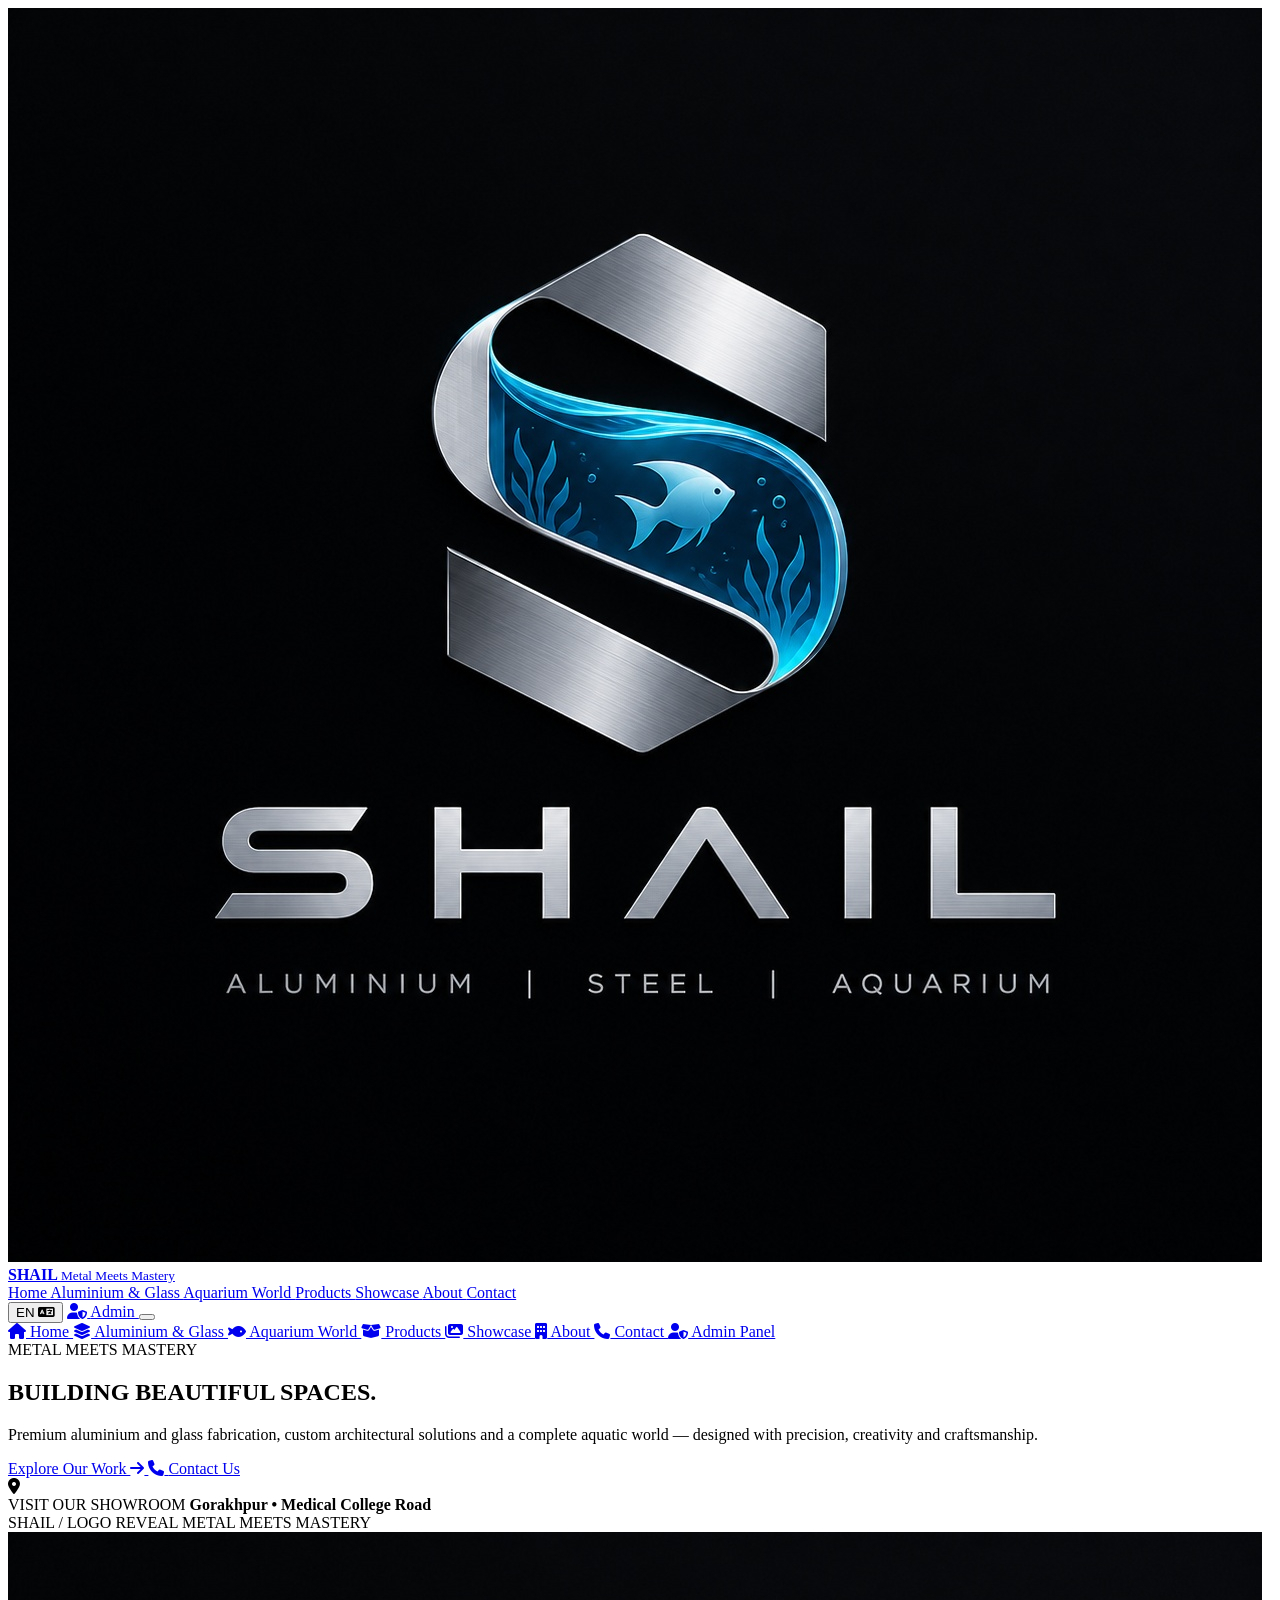
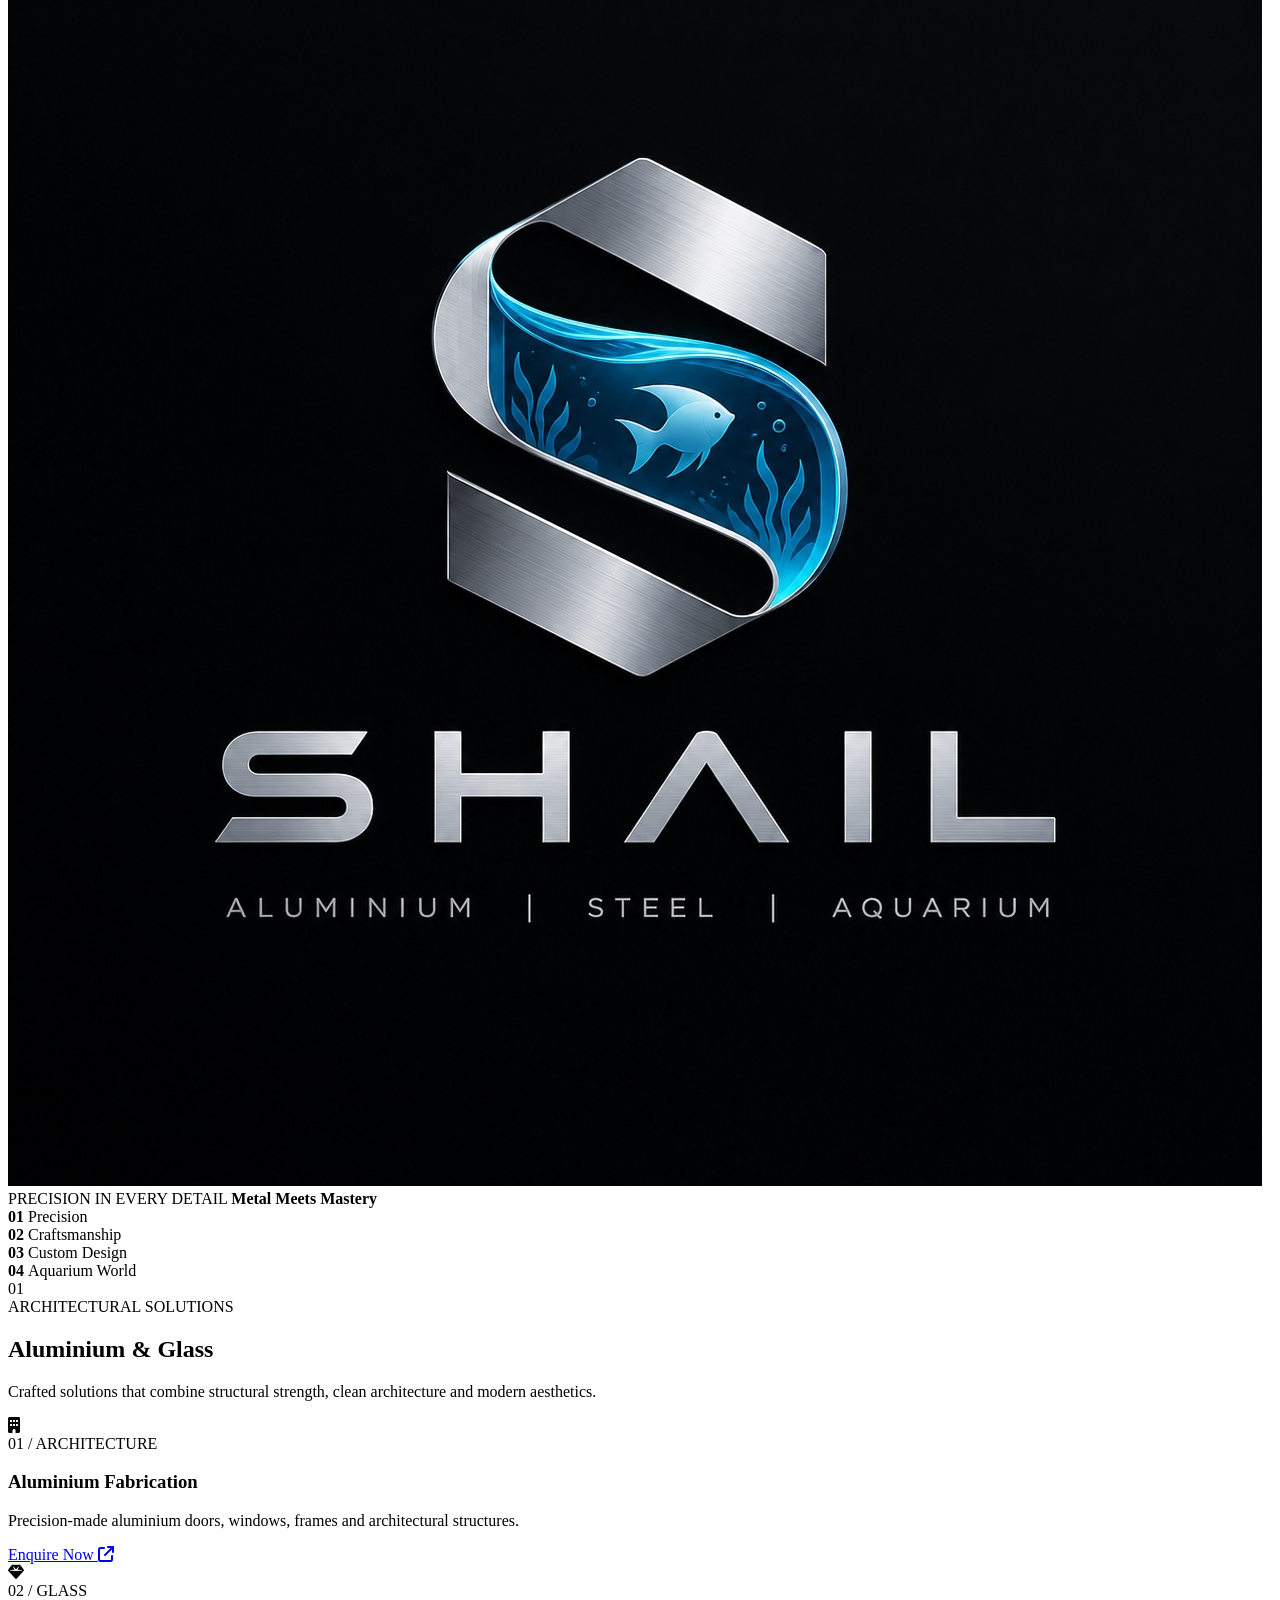
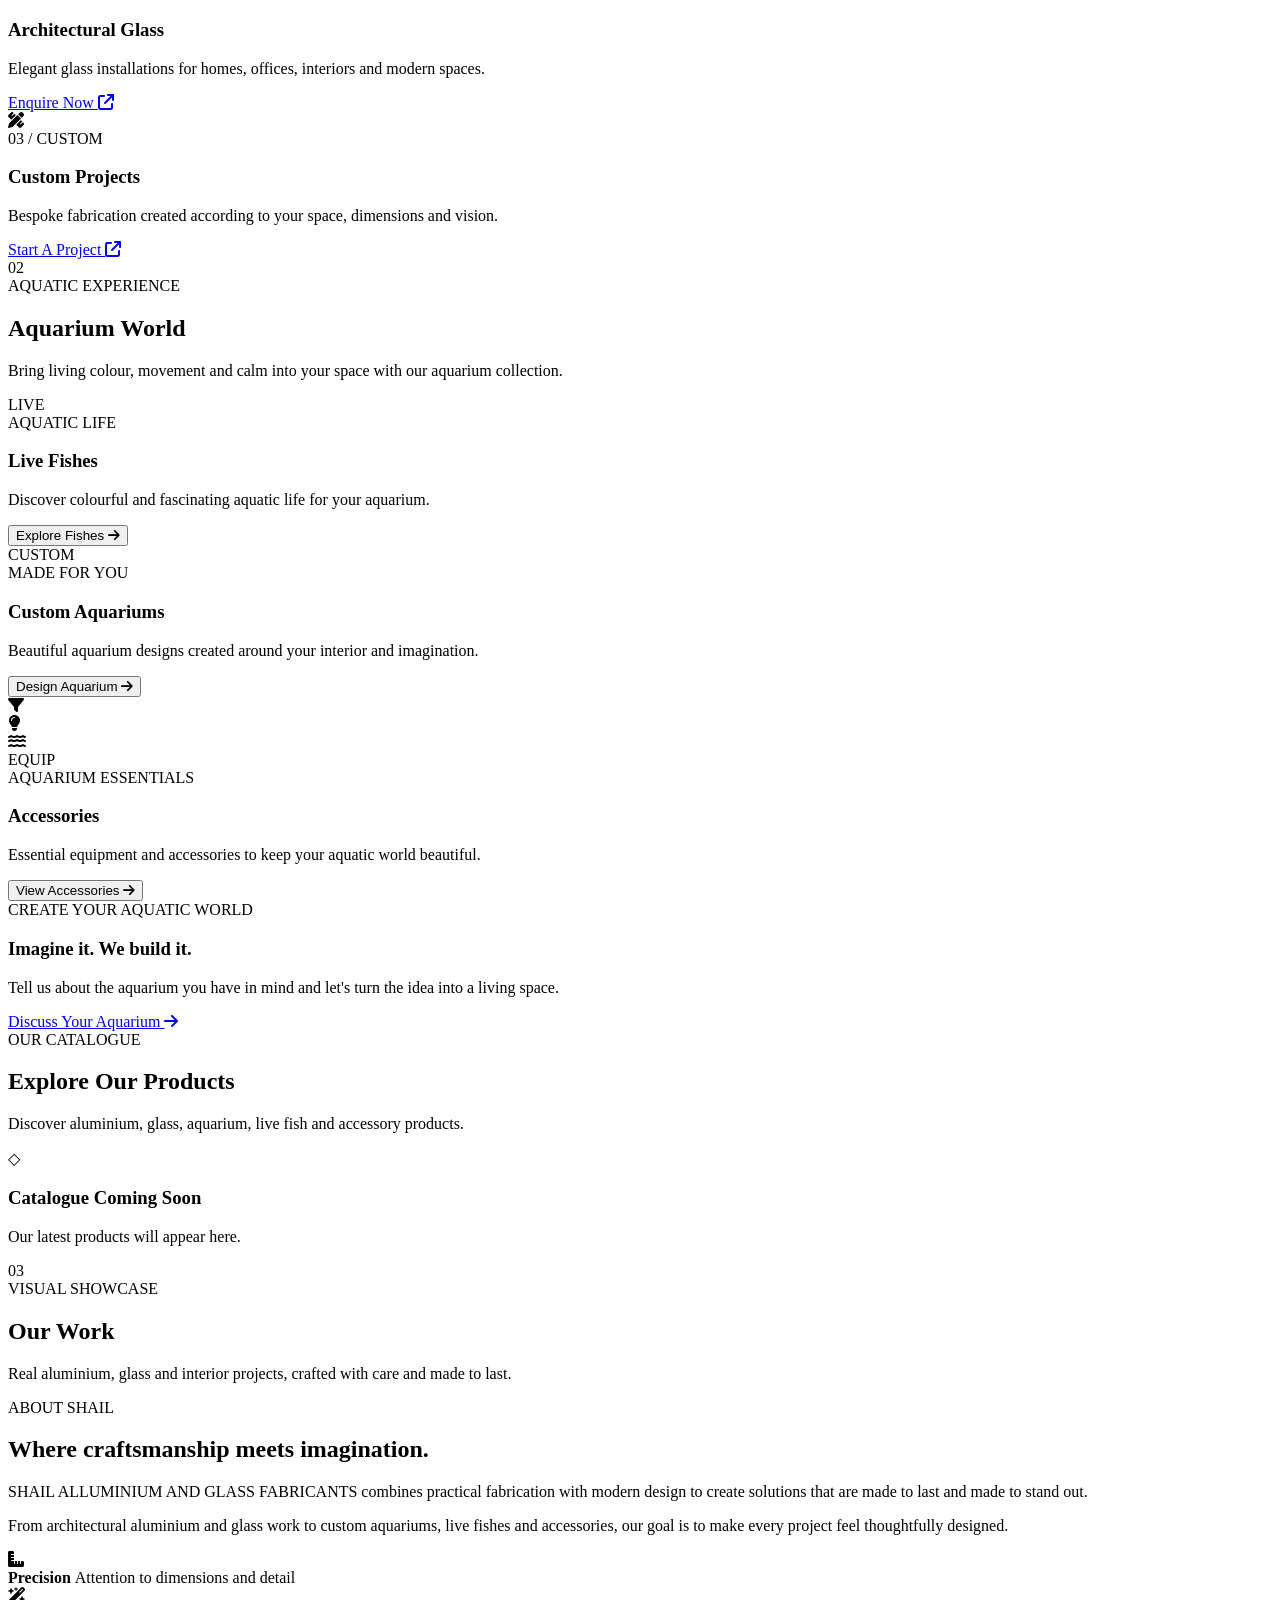
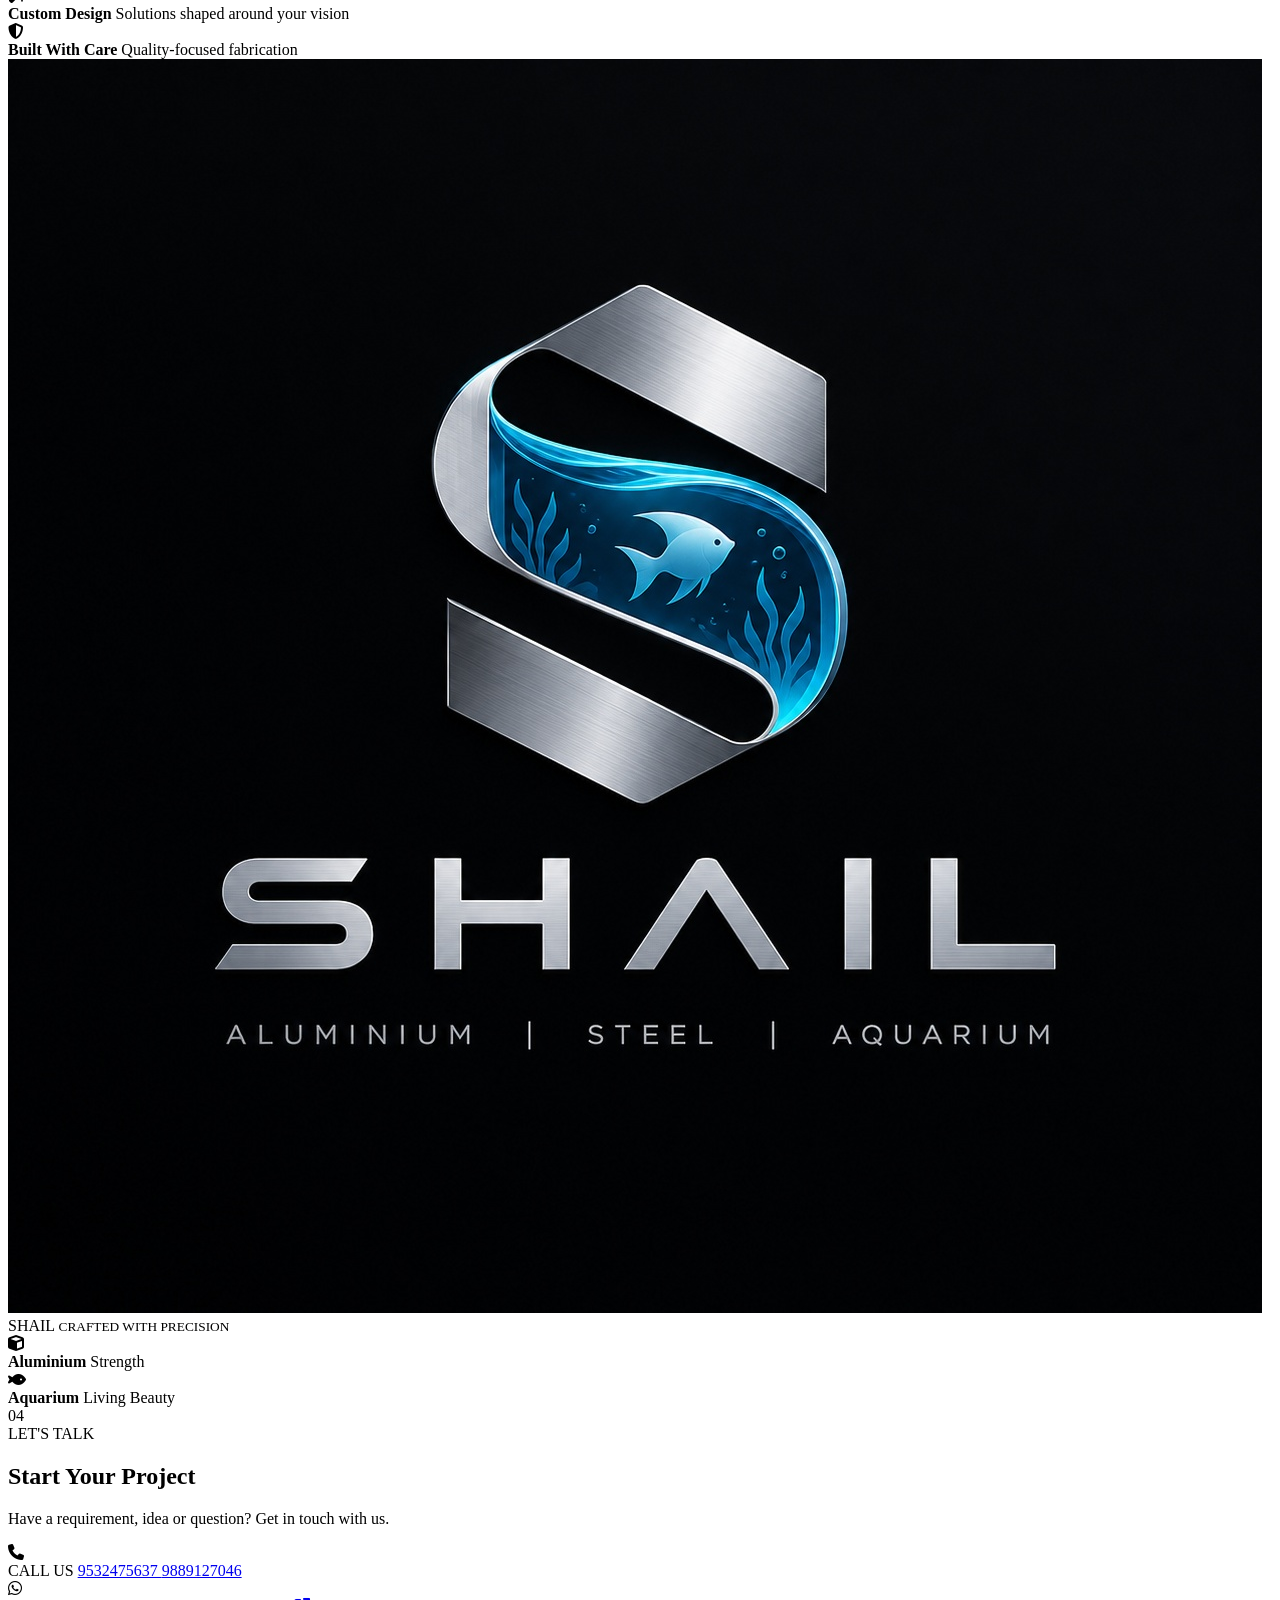
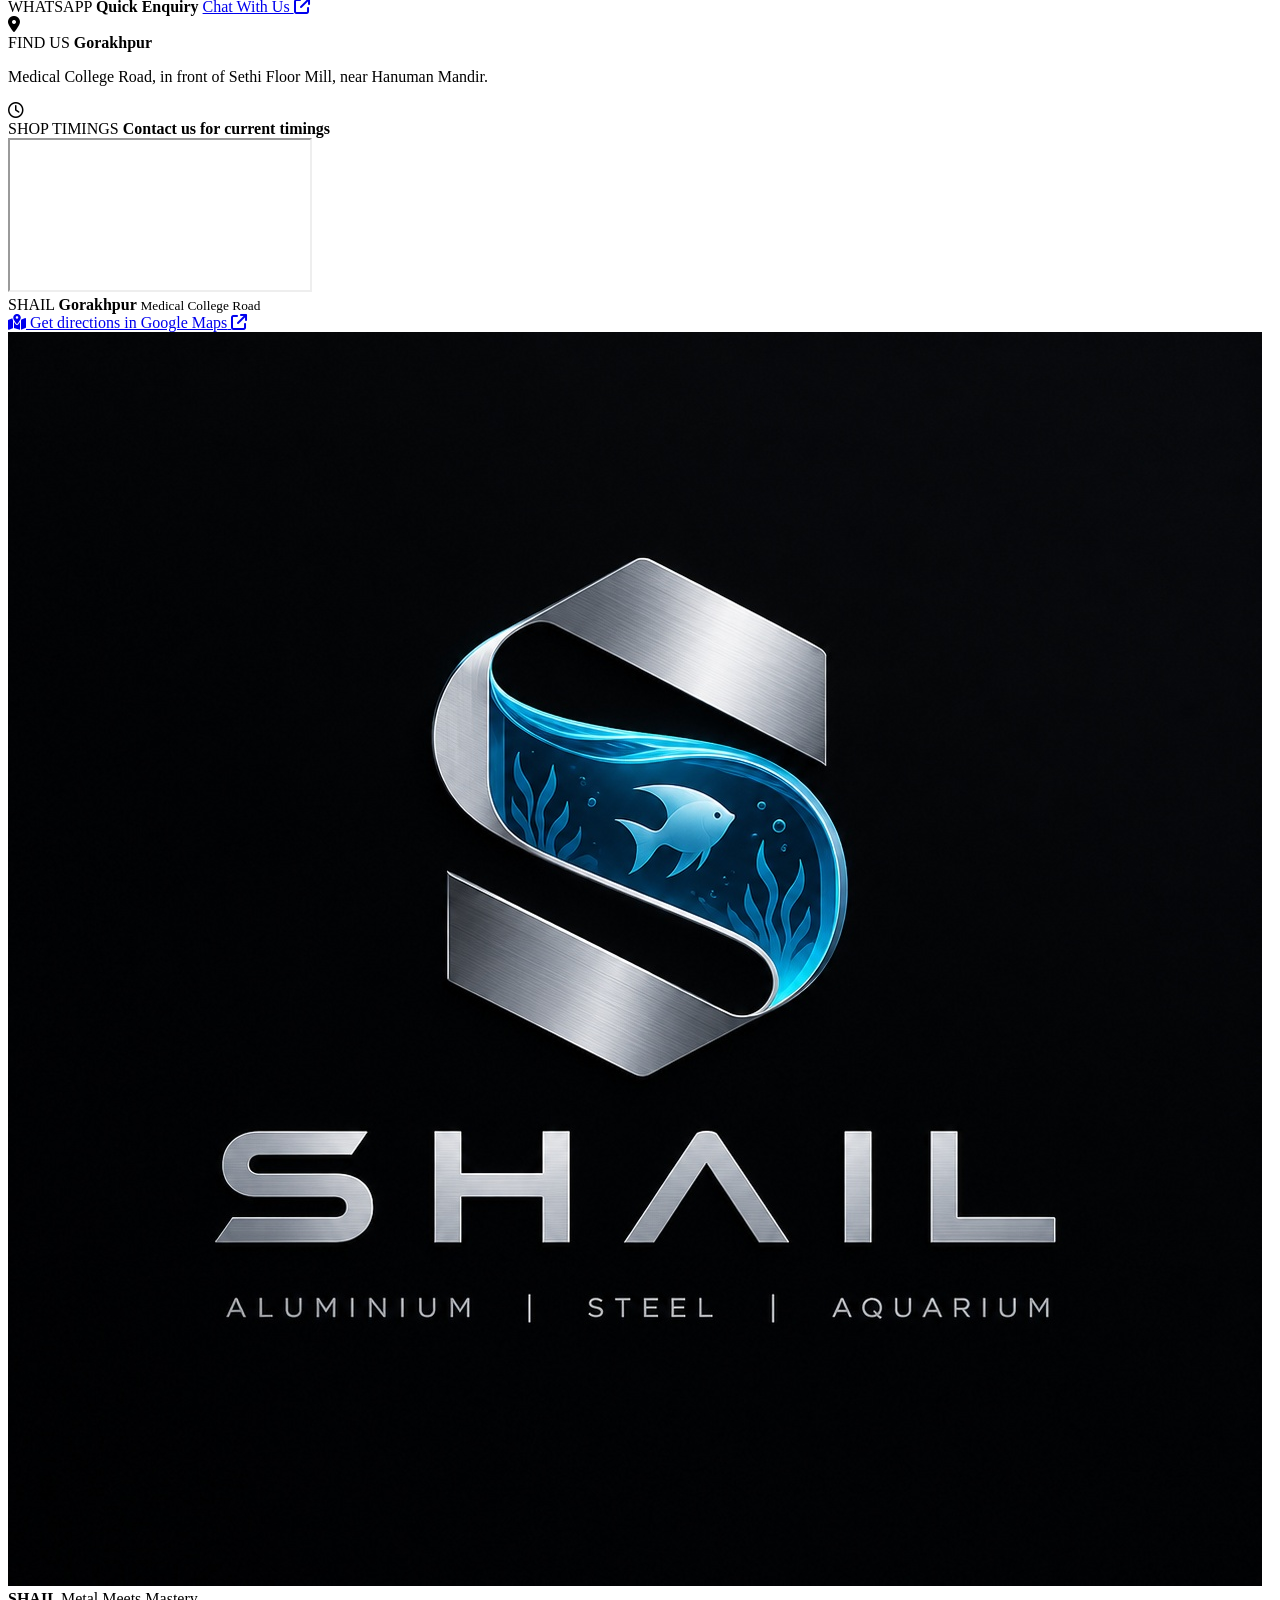
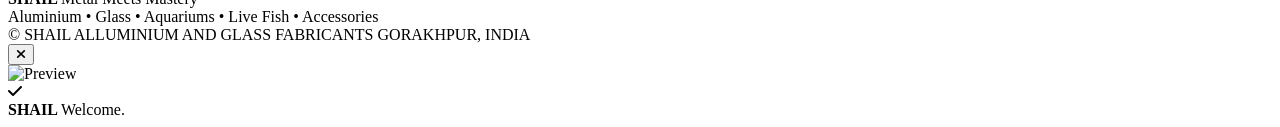
==== index.html @ bc989bfb "Add files via upload" ====
<!DOCTYPE html>
<html lang="en">
<head>
    <meta charset="UTF-8">

    <meta name="viewport"
          content="width=device-width, initial-scale=1.0">

    <meta name="theme-color" content="#f4f8fc">

    <meta name="description"
          content="SHAIL ALLUMINIUM AND GLASS FABRICANTS — Aluminium, Glass, Aquariums, Live Fish and Accessories in Gorakhpur.">

    <title>SHAIL ALLUMINIUM AND GLASS FABRICANTS | Gorakhpur</title>

    <!-- Google Fonts -->
    <link rel="preconnect" href="https://fonts.googleapis.com">
    <link rel="preconnect" href="https://fonts.gstatic.com" crossorigin>

    <link href="https://fonts.googleapis.com/css2?family=Inter:wght@300;400;500;600;700;800&family=Manrope:wght@400;500;600;700;800&display=swap"
          rel="stylesheet">

    <!-- Font Awesome -->
    <link rel="stylesheet"
          href="https://cdnjs.cloudflare.com/ajax/libs/font-awesome/6.5.2/css/all.min.css">

    <!-- MAIN WEBSITE CSS -->
    <link rel="stylesheet" href="./css/style.css?v=6">
</head>

<body>
    <script>
    window.addEventListener("load", function () {
        const loader = document.getElementById("preloader");

        if (loader) {
            loader.style.display = "none";
        }
    });
</script>

    <!-- =========================================================
         PRELOADER
    ========================================================== -->

    <div id="preloader">
        <div class="preloader-content">

            <div class="loader-ring"></div>

            <div class="preloader-logo">
                SHAIL
            </div>

            <div class="preloader-text">
                ALUMINIUM • GLASS • AQUARIUMS
            </div>

        </div>
    </div>


    <!-- =========================================================
         CURSOR LIGHT
    ========================================================== -->

    <div class="cursor-glow"></div>


    <!-- =========================================================
         BACKGROUND ENVIRONMENT
    ========================================================== -->

    <div class="background-environment">

        <div class="ambient-orb orb-one"></div>
        <div class="ambient-orb orb-two"></div>
        <div class="ambient-orb orb-three"></div>

        <div class="background-grid"></div>

        <div class="background-noise"></div>

    </div>


    <!-- =========================================================
         HEADER
    ========================================================== -->

    <header id="mainHeader" class="main-header">

        <div class="header-inner">

            <!-- LOGO -->
            <a href="#home" class="brand">

                <img class="brand-logo"
                     src="./SHAIL_logo.jpeg"
                     alt="SHAIL Aluminium, Steel and Aquarium logo">

                <div class="brand-text">

                    <strong>
                        SHAIL
                    </strong>

                    <small>
                        Metal Meets Mastery
                    </small>

                </div>

            </a>


            <!-- DESKTOP NAVIGATION -->

            <nav class="desktop-navigation">

                <a href="#home" class="nav-link active">
                    Home
                </a>

                <a href="#aluminium" class="nav-link">
                    Aluminium & Glass
                </a>

                <a href="#aquarium" class="nav-link">
                    Aquarium World
                </a>

                <a href="#dynamicProductsSection" class="nav-link">
                    Products
                </a>

                <a href="#showcase" class="nav-link">
                    Showcase
                </a>

                <a href="#about" class="nav-link">
                    About
                </a>

                <a href="#contact" class="nav-link">
                    Contact
                </a>

            </nav>


            <!-- HEADER ACTIONS -->

            <div class="header-actions">

                <button id="languageButton"
                        class="language-button"
                        type="button">

                    <span id="languageLabel">
                        EN
                    </span>

                    <i class="fa-solid fa-language"></i>

                </button>


                <a id="adminButton"
                   class="admin-button"
                   href="./admin.html">

                    <i class="fa-solid fa-user-shield"></i>

                    <span>
                        Admin
                    </span>

                </a>


                <button id="mobileMenuButton"
                        class="mobile-menu-button"
                        type="button"
                        aria-label="Open navigation">

                    <span></span>
                    <span></span>
                    <span></span>

                </button>

            </div>

        </div>


        <!-- MOBILE NAVIGATION -->

        <div id="mobileNavigation"
             class="mobile-navigation">

            <div class="mobile-navigation-inner">

                <a href="#home" class="mobile-nav-link">
                    <i class="fa-solid fa-house"></i>
                    Home
                </a>

                <a href="#aluminium" class="mobile-nav-link">
                    <i class="fa-solid fa-layer-group"></i>
                    Aluminium & Glass
                </a>

                <a href="#aquarium" class="mobile-nav-link">
                    <i class="fa-solid fa-fish"></i>
                    Aquarium World
                </a>

                <a href="#dynamicProductsSection" class="mobile-nav-link">
                    <i class="fa-solid fa-box-open"></i>
                    Products
                </a>

                <a href="#showcase" class="mobile-nav-link">
                    <i class="fa-solid fa-images"></i>
                    Showcase
                </a>

                <a href="#about" class="mobile-nav-link">
                    <i class="fa-solid fa-building"></i>
                    About
                </a>

                <a href="#contact" class="mobile-nav-link">
                    <i class="fa-solid fa-phone"></i>
                    Contact
                </a>

                <a id="mobileAdminButton"
                   href="./admin.html"
                   class="mobile-admin-button">

                    <i class="fa-solid fa-user-shield"></i>
                    Admin Panel

                </a>

            </div>

        </div>

    </header>


    <!-- =========================================================
         MAIN
    ========================================================== -->

    <main>


        <!-- =====================================================
             HERO
        ====================================================== -->

        <section id="home" class="hero-section">

            <div class="hero-background">

                <div class="hero-light hero-light-one"></div>
                <div class="hero-light hero-light-two"></div>

                <div class="hero-water-glow"></div>

                <div class="hero-particles">

                    <span></span>
                    <span></span>
                    <span></span>
                    <span></span>
                    <span></span>
                    <span></span>
                    <span></span>
                    <span></span>
                    <span></span>
                    <span></span>

                </div>

            </div>


            <div class="hero-container">


                <!-- HERO CONTENT -->

                <div class="hero-content">

                    <div class="hero-eyebrow">

                        <span class="eyebrow-line"></span>

                        <span>
                            METAL MEETS MASTERY
                        </span>

                    </div>


                    <h1 class="hero-title">

                        <span class="hero-title-small">
                            BUILDING
                        </span>

                        <span class="hero-title-main">
                            <span class="metal-text">
                                BEAUTIFUL
                            </span>
                        </span>

                        <span class="hero-title-main">
                            <span class="glass-text">
                                SPACES.
                            </span>
                        </span>

                    </h1>


                    <p class="hero-description">

                        Premium aluminium and glass fabrication,
                        custom architectural solutions and a complete
                        aquatic world — designed with precision,
                        creativity and craftsmanship.

                    </p>


                    <!-- HERO BUTTONS -->

                    <div class="hero-actions">

                        <a href="#showcase"
                           class="primary-button">

                            <span>
                                Explore Our Work
                            </span>

                            <i class="fa-solid fa-arrow-right"></i>

                        </a>


                        <a href="#contact"
                           class="secondary-button">

                            <i class="fa-solid fa-phone"></i>

                            <span>
                                Contact Us
                            </span>

                        </a>

                    </div>


                    <!-- LOCATION -->

                    <div class="hero-location">

                        <div class="location-icon">

                            <i class="fa-solid fa-location-dot"></i>

                        </div>

                        <div>

                            <span>
                                VISIT OUR SHOWROOM
                            </span>

                            <strong>
                                Gorakhpur • Medical College Road
                            </strong>

                        </div>

                    </div>

                </div>


                <!-- =================================================
                     HERO VISUAL
                ================================================== -->

                <div class="hero-visual">

                    <div class="hero-visual-frame">

                        <div class="visual-top-bar">

                            <span>
                                SHAIL / LOGO REVEAL
                            </span>

                            <span>
                                METAL MEETS MASTERY
                            </span>

                        </div>


                        <div class="hero-brand-motion">

                            <video id="brandLogoAnimation"
                                   class="hero-brand-video"
                                   autoplay
                                   muted
                                   loop
                                   playsinline
                                   preload="metadata"
                                   poster="./SHAIL_logo.jpeg"
                                   aria-hidden="true"
                                   tabindex="-1">
                                <source src="./Video/WhatsApp%20Video%202026-10-05%20at%2012.36.55%20PM.mp4"
                                        type="video/mp4">
                            </video>

                            <div class="hero-brand-caption">
                                <span>PRECISION IN EVERY DETAIL</span>
                                <strong>Metal Meets Mastery</strong>
                            </div>

                        </div>

                    </div>

                </div>

            </div>


            <!-- HERO STATS -->

            <div class="hero-stats">

                <div class="hero-stat">

                    <strong>
                        01
                    </strong>

                    <span>
                        Precision
                    </span>

                </div>

                <div class="hero-stat">

                    <strong>
                        02
                    </strong>

                    <span>
                        Craftsmanship
                    </span>

                </div>

                <div class="hero-stat">

                    <strong>
                        03
                    </strong>

                    <span>
                        Custom Design
                    </span>

                </div>

                <div class="hero-stat">

                    <strong>
                        04
                    </strong>

                    <span>
                        Aquarium World
                    </span>

                </div>

            </div>

        </section>


        <!-- =====================================================
             ALUMINIUM & GLASS
        ====================================================== -->

        <section id="aluminium"
                 class="content-section aluminium-section">

            <div class="section-container">


                <div class="section-heading">

                    <div class="section-number">
                        01
                    </div>

                    <div>

                        <span class="section-eyebrow">
                            ARCHITECTURAL SOLUTIONS
                        </span>

                        <h2>
                            Aluminium
                            <span>&</span>
                            Glass
                        </h2>

                        <p>
                            Crafted solutions that combine structural
                            strength, clean architecture and modern
                            aesthetics.
                        </p>

                    </div>

                </div>


                <div class="showcase-grid">


                    <!-- CARD 1 -->

                    <article class="showcase-card">

                        <div class="showcase-card-image aluminium-image">

                            <div class="image-overlay"></div>

                            <div class="showcase-icon">
                                <i class="fa-solid fa-building"></i>
                            </div>

                        </div>

                        <div class="showcase-card-content">

                            <span>
                                01 / ARCHITECTURE
                            </span>

                            <h3>
                                Aluminium Fabrication
                            </h3>

                            <p>
                                Precision-made aluminium doors,
                                windows, frames and architectural
                                structures.
                            </p>

                            <a href="#contact"
                               class="card-action">

                                Enquire Now

                                <i class="fa-solid fa-arrow-up-right-from-square"></i>

                            </a>

                        </div>

                    </article>


                    <!-- CARD 2 -->

                    <article class="showcase-card">

                        <div class="showcase-card-image glass-image">

                            <div class="image-overlay"></div>

                            <div class="showcase-icon">
                                <i class="fa-solid fa-gem"></i>
                            </div>

                        </div>

                        <div class="showcase-card-content">

                            <span>
                                02 / GLASS
                            </span>

                            <h3>
                                Architectural Glass
                            </h3>

                            <p>
                                Elegant glass installations for homes,
                                offices, interiors and modern spaces.
                            </p>

                            <a href="#contact"
                               class="card-action">

                                Enquire Now

                                <i class="fa-solid fa-arrow-up-right-from-square"></i>

                            </a>

                        </div>

                    </article>


                    <!-- CARD 3 -->

                    <article class="showcase-card">

                        <div class="showcase-card-image custom-image">

                            <div class="image-overlay"></div>

                            <div class="showcase-icon">
                                <i class="fa-solid fa-pen-ruler"></i>
                            </div>

                        </div>

                        <div class="showcase-card-content">

                            <span>
                                03 / CUSTOM
                            </span>

                            <h3>
                                Custom Projects
                            </h3>

                            <p>
                                Bespoke fabrication created according
                                to your space, dimensions and vision.
                            </p>

                            <a href="#contact"
                               class="card-action">

                                Start A Project

                                <i class="fa-solid fa-arrow-up-right-from-square"></i>

                            </a>

                        </div>

                    </article>

                </div>

            </div>

        </section>


        <!-- =====================================================
             AQUARIUM WORLD
        ====================================================== -->

        <section id="aquarium"
                 class="content-section aquarium-section">

            <div class="aquarium-background">

                <div class="underwater-light underwater-one"></div>
                <div class="underwater-light underwater-two"></div>

                <div class="underwater-bubbles">

                    <span></span>
                    <span></span>
                    <span></span>
                    <span></span>
                    <span></span>
                    <span></span>
                    <span></span>
                    <span></span>

                </div>

            </div>


            <div class="section-container">


                <div class="section-heading aquarium-heading">

                    <div class="section-number">
                        02
                    </div>

                    <div>

                        <span class="section-eyebrow">
                            AQUATIC EXPERIENCE
                        </span>

                        <h2>
                            Aquarium
                            <span>World</span>
                        </h2>

                        <p>
                            Bring living colour, movement and calm into
                            your space with our aquarium collection.
                        </p>

                    </div>

                </div>


                <div class="aquarium-grid">


                    <!-- LIVE FISH -->

                    <article class="aquarium-card fish-card">

                        <div class="aquarium-card-visual">

                            <div class="aquarium-water-effect"></div>

                            <div class="card-fish fish-a"></div>
                            <div class="card-fish fish-b"></div>
                            <div class="card-fish fish-c"></div>

                            <div class="card-plant plant-a"></div>
                            <div class="card-plant plant-b"></div>

                            <div class="aquarium-card-label">
                                LIVE
                            </div>

                        </div>

                        <div class="aquarium-card-content">

                            <span>
                                AQUATIC LIFE
                            </span>

                            <h3>
                                Live Fishes
                            </h3>

                            <p>
                                Discover colourful and fascinating
                                aquatic life for your aquarium.
                            </p>

                            <button class="aquarium-card-button"
                                    type="button"
                                    data-category="fishes">

                                Explore Fishes

                                <i class="fa-solid fa-arrow-right"></i>

                            </button>

                        </div>

                    </article>


                    <!-- CUSTOM AQUARIUM -->

                    <article class="aquarium-card custom-aquarium-card">

                        <div class="aquarium-card-visual">

                            <div class="aquarium-glass-reflection"></div>

                            <div class="mini-aquarium">

                                <div class="mini-water"></div>

                                <div class="mini-fish mini-fish-one"></div>
                                <div class="mini-fish mini-fish-two"></div>

                                <div class="mini-plant mini-plant-one"></div>
                                <div class="mini-plant mini-plant-two"></div>

                            </div>

                            <div class="aquarium-card-label">
                                CUSTOM
                            </div>

                        </div>

                        <div class="aquarium-card-content">

                            <span>
                                MADE FOR YOU
                            </span>

                            <h3>
                                Custom Aquariums
                            </h3>

                            <p>
                                Beautiful aquarium designs created
                                around your interior and imagination.
                            </p>

                            <button class="aquarium-card-button"
                                    type="button"
                                    data-category="aquariums">

                                Design Aquarium

                                <i class="fa-solid fa-arrow-right"></i>

                            </button>

                        </div>

                    </article>


                    <!-- ACCESSORIES -->

                    <article class="aquarium-card accessories-card">

                        <div class="aquarium-card-visual">

                            <div class="accessory-orbit"></div>

                            <div class="accessory-icon accessory-one">
                                <i class="fa-solid fa-filter"></i>
                            </div>

                            <div class="accessory-icon accessory-two">
                                <i class="fa-solid fa-lightbulb"></i>
                            </div>

                            <div class="accessory-icon accessory-three">
                                <i class="fa-solid fa-water"></i>
                            </div>

                            <div class="aquarium-card-label">
                                EQUIP
                            </div>

                        </div>

                        <div class="aquarium-card-content">

                            <span>
                                AQUARIUM ESSENTIALS
                            </span>

                            <h3>
                                Accessories
                            </h3>

                            <p>
                                Essential equipment and accessories
                                to keep your aquatic world beautiful.
                            </p>

                            <button class="aquarium-card-button"
                                    type="button"
                                    data-category="accessories">

                                View Accessories

                                <i class="fa-solid fa-arrow-right"></i>

                            </button>

                        </div>

                    </article>

                </div>


                <!-- AQUARIUM CTA -->

                <div class="aquarium-cta">

                    <div class="cta-glow"></div>

                    <div class="cta-content">

                        <span>
                            CREATE YOUR AQUATIC WORLD
                        </span>

                        <h3>
                            Imagine it.
                            <strong>We build it.</strong>
                        </h3>

                        <p>
                            Tell us about the aquarium you have in mind
                            and let's turn the idea into a living space.
                        </p>

                    </div>

                    <a href="#contact"
                       class="primary-button">

                        Discuss Your Aquarium

                        <i class="fa-solid fa-arrow-right"></i>

                    </a>

                </div>

            </div>

        </section>
        <section id="dynamicProductsSection" class="dynamic-products-section">

    <div class="section-heading">

        <span class="section-eyebrow">
            OUR CATALOGUE
        </span>

        <h2>
            Explore Our Products
        </h2>

        <p>
            Discover aluminium, glass, aquarium,
            live fish and accessory products.
        </p>

    </div>


    <div
        id="dynamicProductsGrid"
        class="dynamic-products-grid"
    >
    </div>


    <div
        id="noProductsMessage"
        class="dynamic-no-products"
    >

        <div class="dynamic-empty-icon">
            ◇
        </div>

        <h3>
            Catalogue Coming Soon
        </h3>

        <p>
            Our latest products will appear here.
        </p>

    </div>

</section>


        <!-- =====================================================
             SHOWCASE
        ====================================================== -->

        <section id="showcase"
                 class="content-section showcase-section">

            <div class="section-container">


                <div class="section-heading">

                    <div class="section-number">
                        03
                    </div>

                    <div>

                        <span class="section-eyebrow">
                            VISUAL SHOWCASE
                        </span>

                        <h2>
                            Our
                            <span>Work</span>
                        </h2>

                        <p>
                            Real aluminium, glass and interior projects,
                            crafted with care and made to last.
                        </p>

                    </div>

                </div>


                <div id="projectGallery"
                     class="gallery-grid"
                     aria-label="SHAIL project gallery">
                </div>

            </div>

        </section>


        <!-- =====================================================
             ABOUT
        ====================================================== -->

        <section id="about"
                 class="content-section about-section">

            <div class="section-container about-container">


                <div class="about-content">

                    <span class="section-eyebrow">
                        ABOUT SHAIL
                    </span>

                    <h2>
                        Where
                        <span>craftsmanship</span>
                        meets imagination.
                    </h2>

                    <p>
                        SHAIL ALLUMINIUM AND GLASS FABRICANTS combines
                        practical fabrication with modern design to
                        create solutions that are made to last and
                        made to stand out.
                    </p>

                    <p>
                        From architectural aluminium and glass work to
                        custom aquariums, live fishes and accessories,
                        our goal is to make every project feel
                        thoughtfully designed.
                    </p>


                    <div class="experience-list">

                        <div class="experience-item">

                            <div class="experience-icon">
                                <i class="fa-solid fa-ruler-combined"></i>
                            </div>

                            <div>

                                <strong>
                                    Precision
                                </strong>

                                <span>
                                    Attention to dimensions and detail
                                </span>

                            </div>

                        </div>


                        <div class="experience-item">

                            <div class="experience-icon">
                                <i class="fa-solid fa-wand-magic-sparkles"></i>
                            </div>

                            <div>

                                <strong>
                                    Custom Design
                                </strong>

                                <span>
                                    Solutions shaped around your vision
                                </span>

                            </div>

                        </div>


                        <div class="experience-item">

                            <div class="experience-icon">
                                <i class="fa-solid fa-shield-halved"></i>
                            </div>

                            <div>

                                <strong>
                                    Built With Care
                                </strong>

                                <span>
                                    Quality-focused fabrication
                                </span>

                            </div>

                        </div>

                    </div>

                </div>


                <!-- ABOUT VISUAL -->

                <div class="about-visual">

                    <div class="about-orbit orbit-one"></div>
                    <div class="about-orbit orbit-two"></div>

                    <div class="about-core">

                        <img class="core-logo"
                             src="./SHAIL_logo.jpeg"
                             alt="SHAIL Aluminium, Steel and Aquarium logo">

                        <span>
                            SHAIL
                        </span>

                        <small>
                            CRAFTED WITH PRECISION
                        </small>

                    </div>


                    <div class="about-floating-card floating-top">

                        <i class="fa-solid fa-cube"></i>

                        <div>

                            <strong>
                                Aluminium
                            </strong>

                            <span>
                                Strength
                            </span>

                        </div>

                    </div>


                    <div class="about-floating-card floating-bottom">

                        <i class="fa-solid fa-fish"></i>

                        <div>

                            <strong>
                                Aquarium
                            </strong>

                            <span>
                                Living Beauty
                            </span>

                        </div>

                    </div>

                </div>

            </div>

        </section>


        <!-- =====================================================
             CONTACT
        ====================================================== -->

        <section id="contact"
                 class="content-section contact-section"
                  data-timings-source="shail_shop_timings">

            <div class="section-container">


                <div class="section-heading contact-heading">

                    <div class="section-number">
                        04
                    </div>

                    <div>

                        <span class="section-eyebrow">
                            LET'S TALK
                        </span>

                        <h2>
                            Start Your
                            <span>Project</span>
                        </h2>

                        <p>
                            Have a requirement, idea or question?
                            Get in touch with us.
                        </p>

                    </div>

                </div>


                <div class="contact-layout">


                    <!-- CONTACT CARDS -->

                    <div class="contact-details">


                        <!-- PHONE -->

                        <div class="contact-card">

                            <div class="contact-card-icon">

                                <i class="fa-solid fa-phone"></i>

                            </div>

                            <div>

                                <span>
                                    CALL US
                                </span>

                                <a href="tel:9532475637">
                                    9532475637
                                </a>

                                <a href="tel:9889127046">
                                    9889127046
                                </a>

                            </div>

                        </div>


                        <!-- WHATSAPP -->

                        <div class="contact-card whatsapp-card">

                            <div class="contact-card-icon">

                                <i class="fa-brands fa-whatsapp"></i>

                            </div>

                            <div>

                                <span>
                                    WHATSAPP
                                </span>

                                <strong>
                                    Quick Enquiry
                                </strong>

                                <a href="https://wa.me/919532475637"
                                   target="_blank"
                                   rel="noopener">

                                    Chat With Us
                                    <i class="fa-solid fa-arrow-up-right-from-square"></i>

                                </a>

                            </div>

                        </div>


                        <!-- LOCATION -->

                        <div class="contact-card">

                            <div class="contact-card-icon">

                                <i class="fa-solid fa-location-dot"></i>

                            </div>

                            <div>

                                <span>
                                    FIND US
                                </span>

                                <strong>
                                    Gorakhpur
                                </strong>

                                <p>
                                    Medical College Road,
                                    in front of Sethi Floor Mill,
                                    near Hanuman Mandir.
                                </p>

                            </div>

                        </div>


                        <!-- TIMINGS -->

                        <div class="contact-card shop-timings-card" id="shopTimingsCard">

                            <div class="contact-card-icon">

                                <i class="fa-regular fa-clock"></i>

                            </div>

                            <div class="shop-timings-content">

                                <span>
                                    SHOP TIMINGS
                                </span>

                                <strong id="shopTimingDisplay">
                                    Contact us for current timings
                                </strong>

                                <div id="shopTimingSchedule"
                                     class="shop-timing-schedule"
                                     aria-live="polite">
                                </div>

                                <small id="shopTimingNotice"
                                       class="shop-timing-notice">
                                </small>

                            </div>

                        </div>

                    </div>


                    <!-- MAP -->

                    <div class="map-container">
                        <iframe
                            id="shopMapFrame"
                            class="map-embed"
                            src="https://www.google.com/maps?q=Medical%20College%20Road%2C%20in%20front%20of%20Sethi%20Floor%20Mill%2C%20near%20Hanuman%20Mandir%2C%20Gorakhpur%2C%20Uttar%20Pradesh&output=embed"
                            title="SHAIL location on Google Maps"
                            loading="lazy"
                            referrerpolicy="no-referrer-when-downgrade"
                            allowfullscreen>
                        </iframe>

                        <div class="map-label">

                            <span>
                                SHAIL
                            </span>

                            <strong>
                                Gorakhpur
                            </strong>

                            <small>
                                Medical College Road
                            </small>

                        </div>

                        <a id="mapDirectionsLink"
                           class="map-note"
                           href="https://www.google.com/maps/dir/?api=1&destination=Medical%20College%20Road%2C%20in%20front%20of%20Sethi%20Floor%20Mill%2C%20near%20Hanuman%20Mandir%2C%20Gorakhpur%2C%20Uttar%20Pradesh"
                           target="_blank"
                           rel="noopener noreferrer">
                            <i class="fa-solid fa-map-location-dot"></i>
                            <span>Get directions in Google Maps</span>
                            <i class="fa-solid fa-arrow-up-right-from-square"></i>
                        </a>

                    </div>

                </div>

            </div>

        </section>

    </main>


    <!-- =========================================================
         FOOTER
    ========================================================== -->

    <footer class="site-footer">

        <div class="footer-inner">


            <div class="footer-brand">

                <img class="brand-logo footer-logo"
                     src="./SHAIL_logo.jpeg"
                     alt=""
                     aria-hidden="true">

                <div>

                    <strong>
                        SHAIL
                    </strong>

                    <span>
                        Metal Meets Mastery
                    </span>

                </div>

            </div>


            <div class="footer-description">

                Aluminium • Glass • Aquariums • Live Fish • Accessories

            </div>


            <div class="footer-bottom">

                <span>
                    © <span id="currentYear"></span>
                    SHAIL ALLUMINIUM AND GLASS FABRICANTS
                </span>

                <span>
                    GORAKHPUR, INDIA
                </span>

            </div>

        </div>

    </footer>


    <!-- =========================================================
         IMAGE VIEWER
    ========================================================== -->

    <div id="imageViewer"
         class="image-viewer"
         aria-hidden="true">

        <button id="closeImageViewer"
                class="viewer-close"
                type="button">

            <i class="fa-solid fa-xmark"></i>

        </button>


        <div class="viewer-content">

            <img id="viewerImage"
                 src=""
                 alt="Preview">

            <div id="viewerCaption"
                 class="viewer-caption">

            </div>

        </div>

    </div>


    <!-- =========================================================
         SITE NOTIFICATION
    ========================================================== -->

    <div id="siteNotification"
         class="site-notification">

        <div class="notification-icon">
            <i class="fa-solid fa-check"></i>
        </div>

        <div class="notification-content">

            <strong>
                SHAIL
            </strong>

            <span id="notificationText">
                Welcome.
            </span>

        </div>

    </div>


    <!-- =========================================================
         JAVASCRIPT
    ========================================================== -->

    <script type="module" src="./js/public-data.js"></script>
    <script src="./js/script.js?v=3"></script>

</body>
</html>
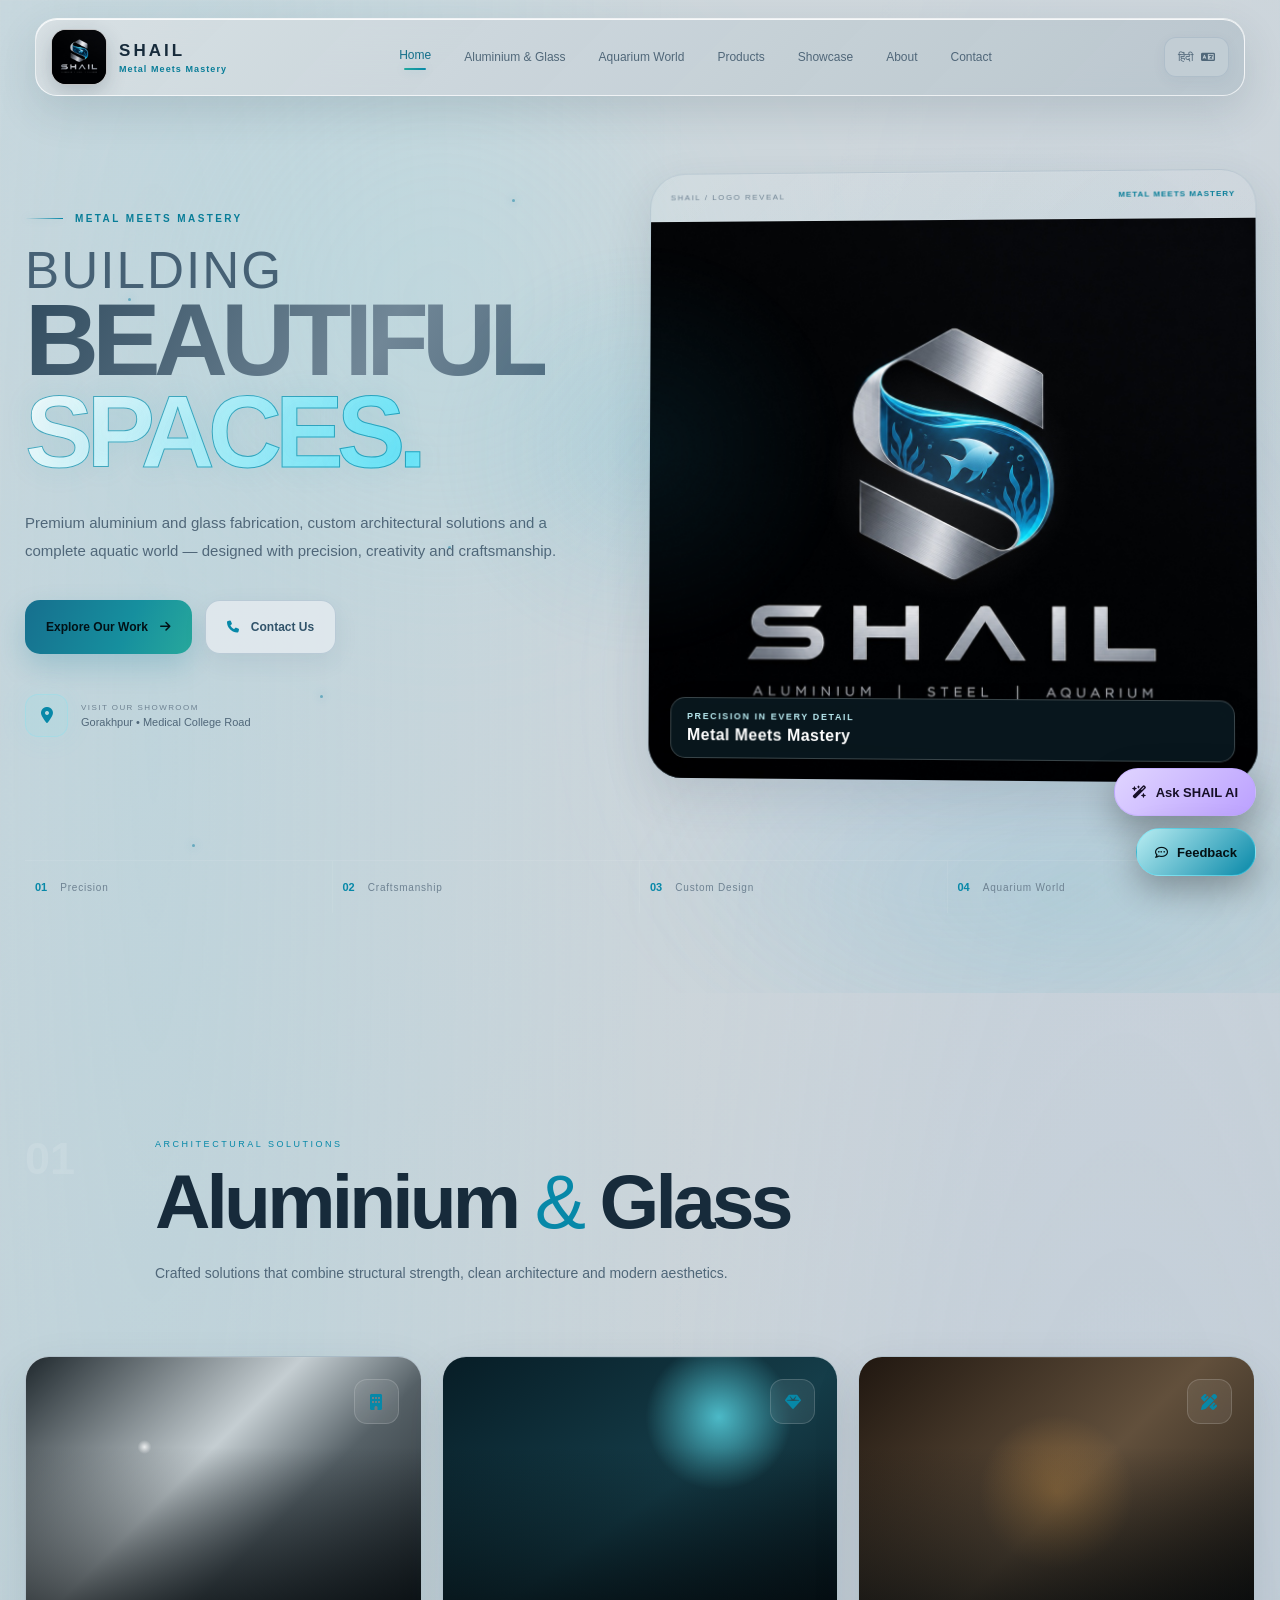
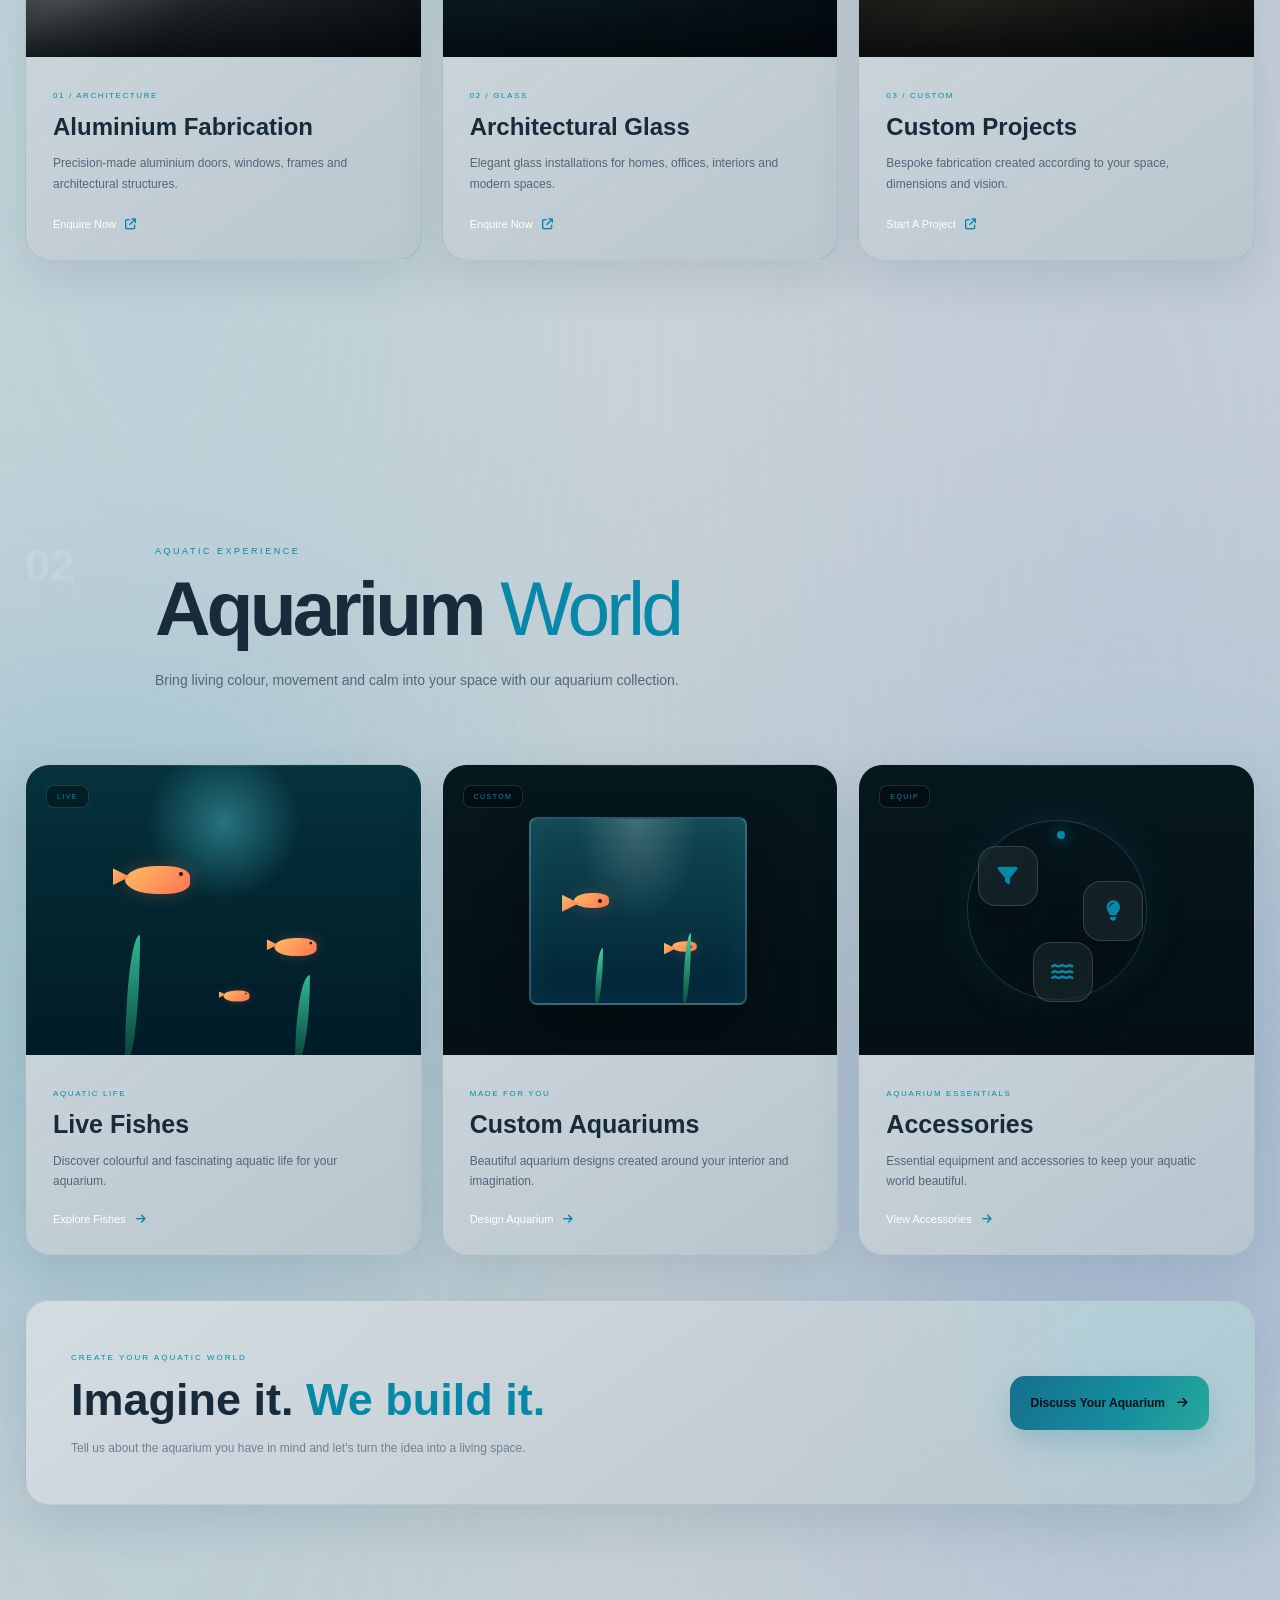
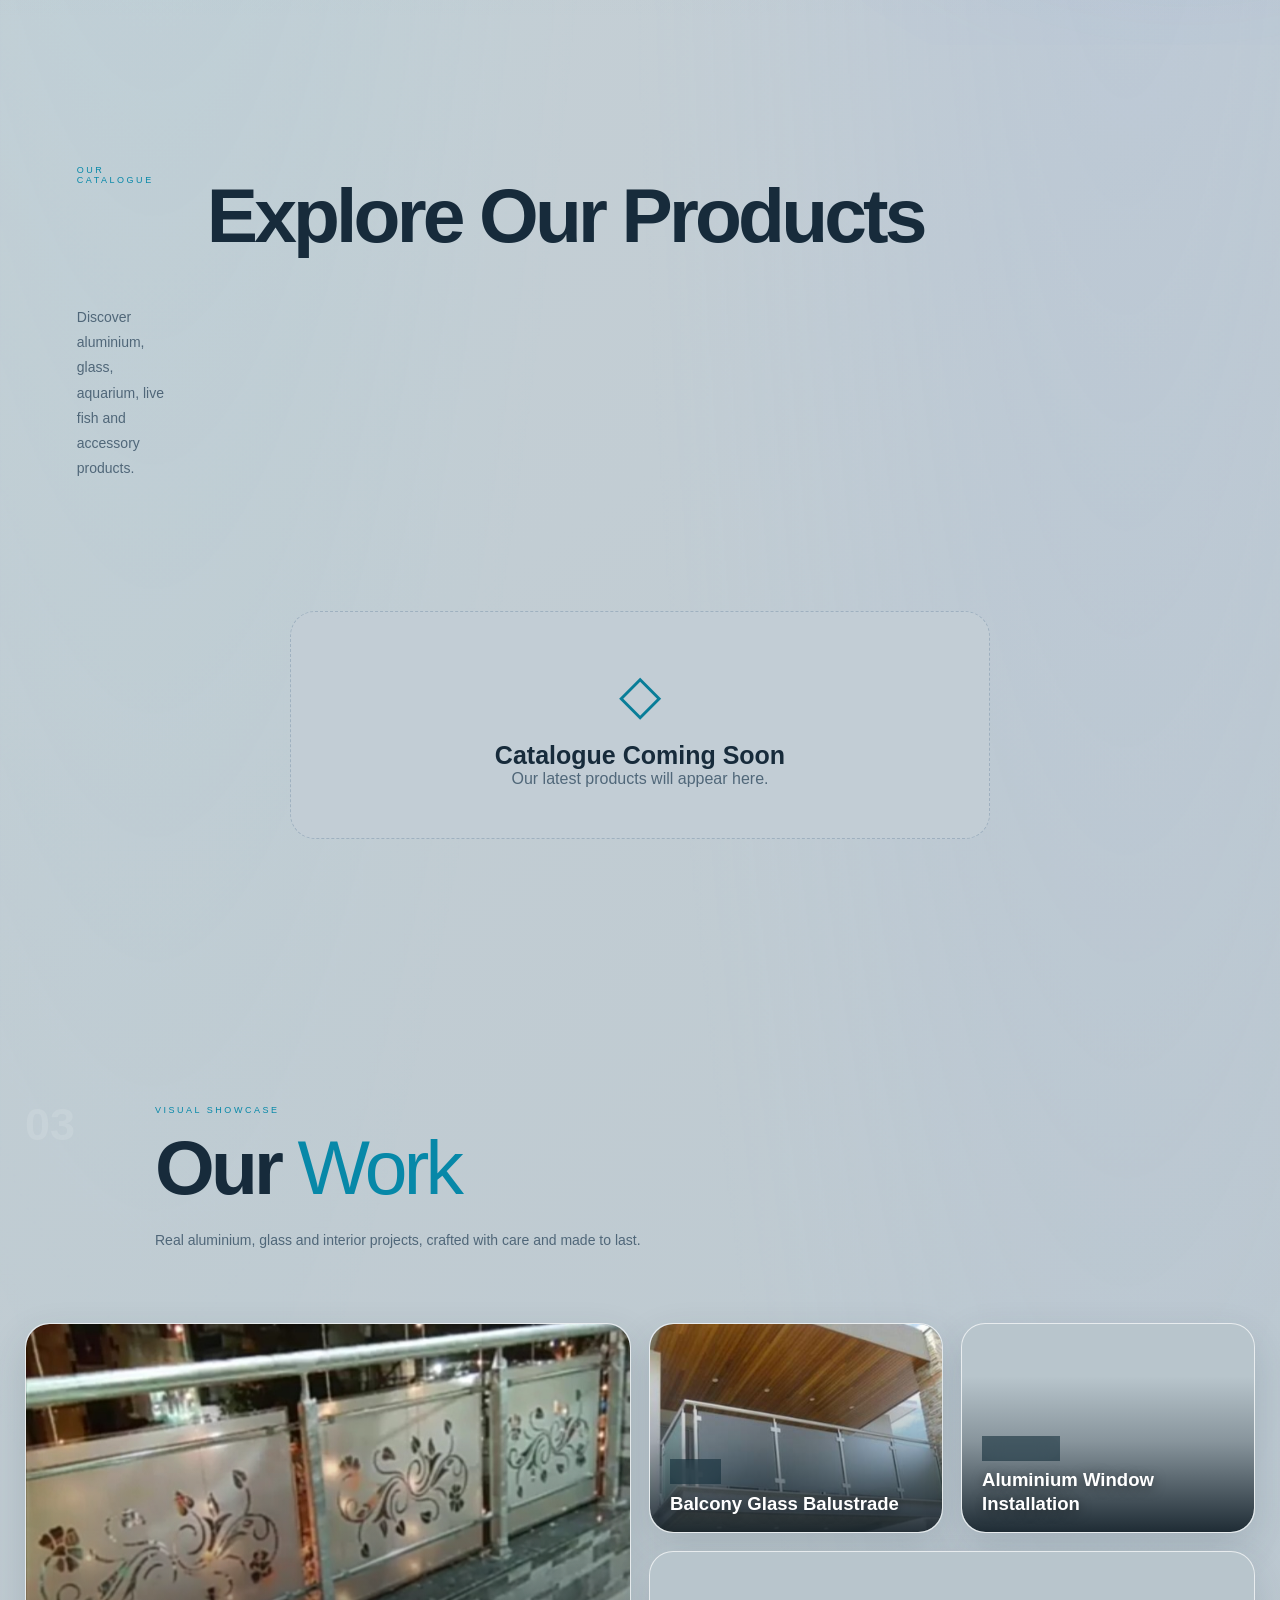
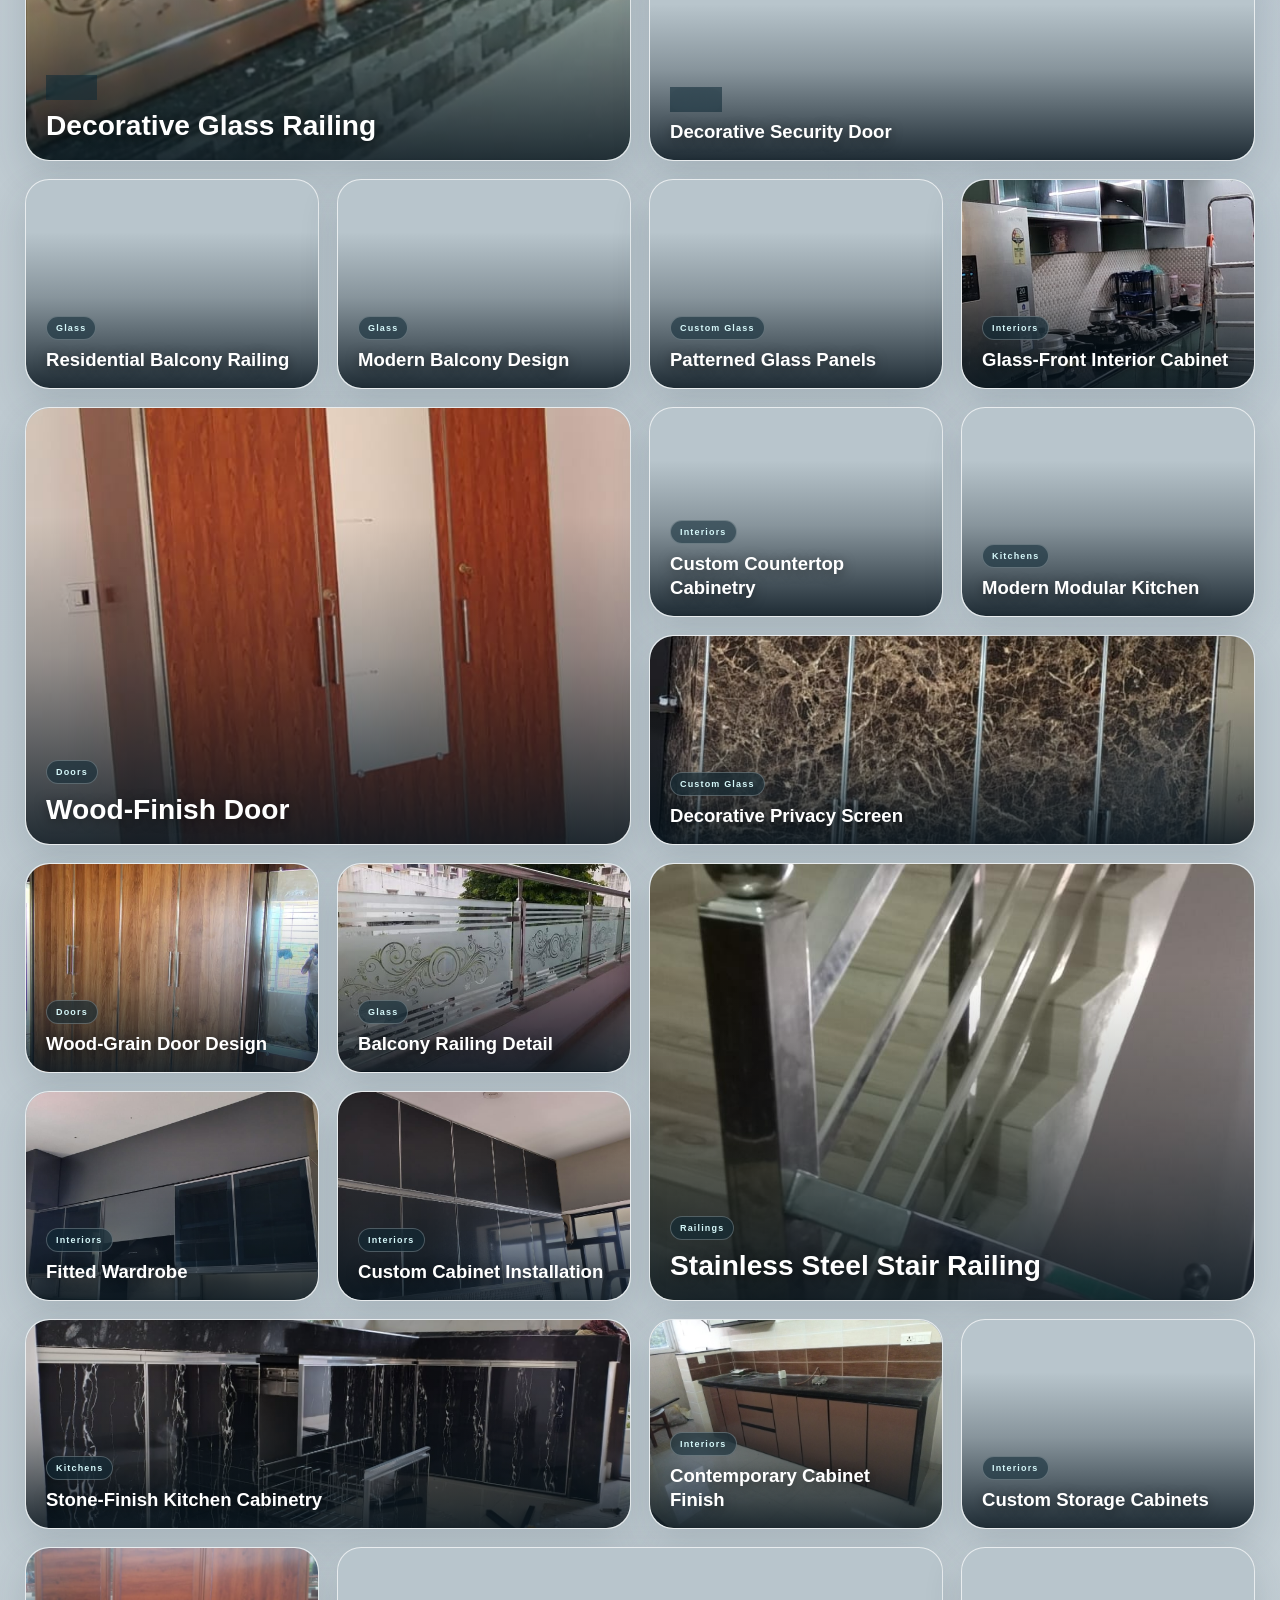
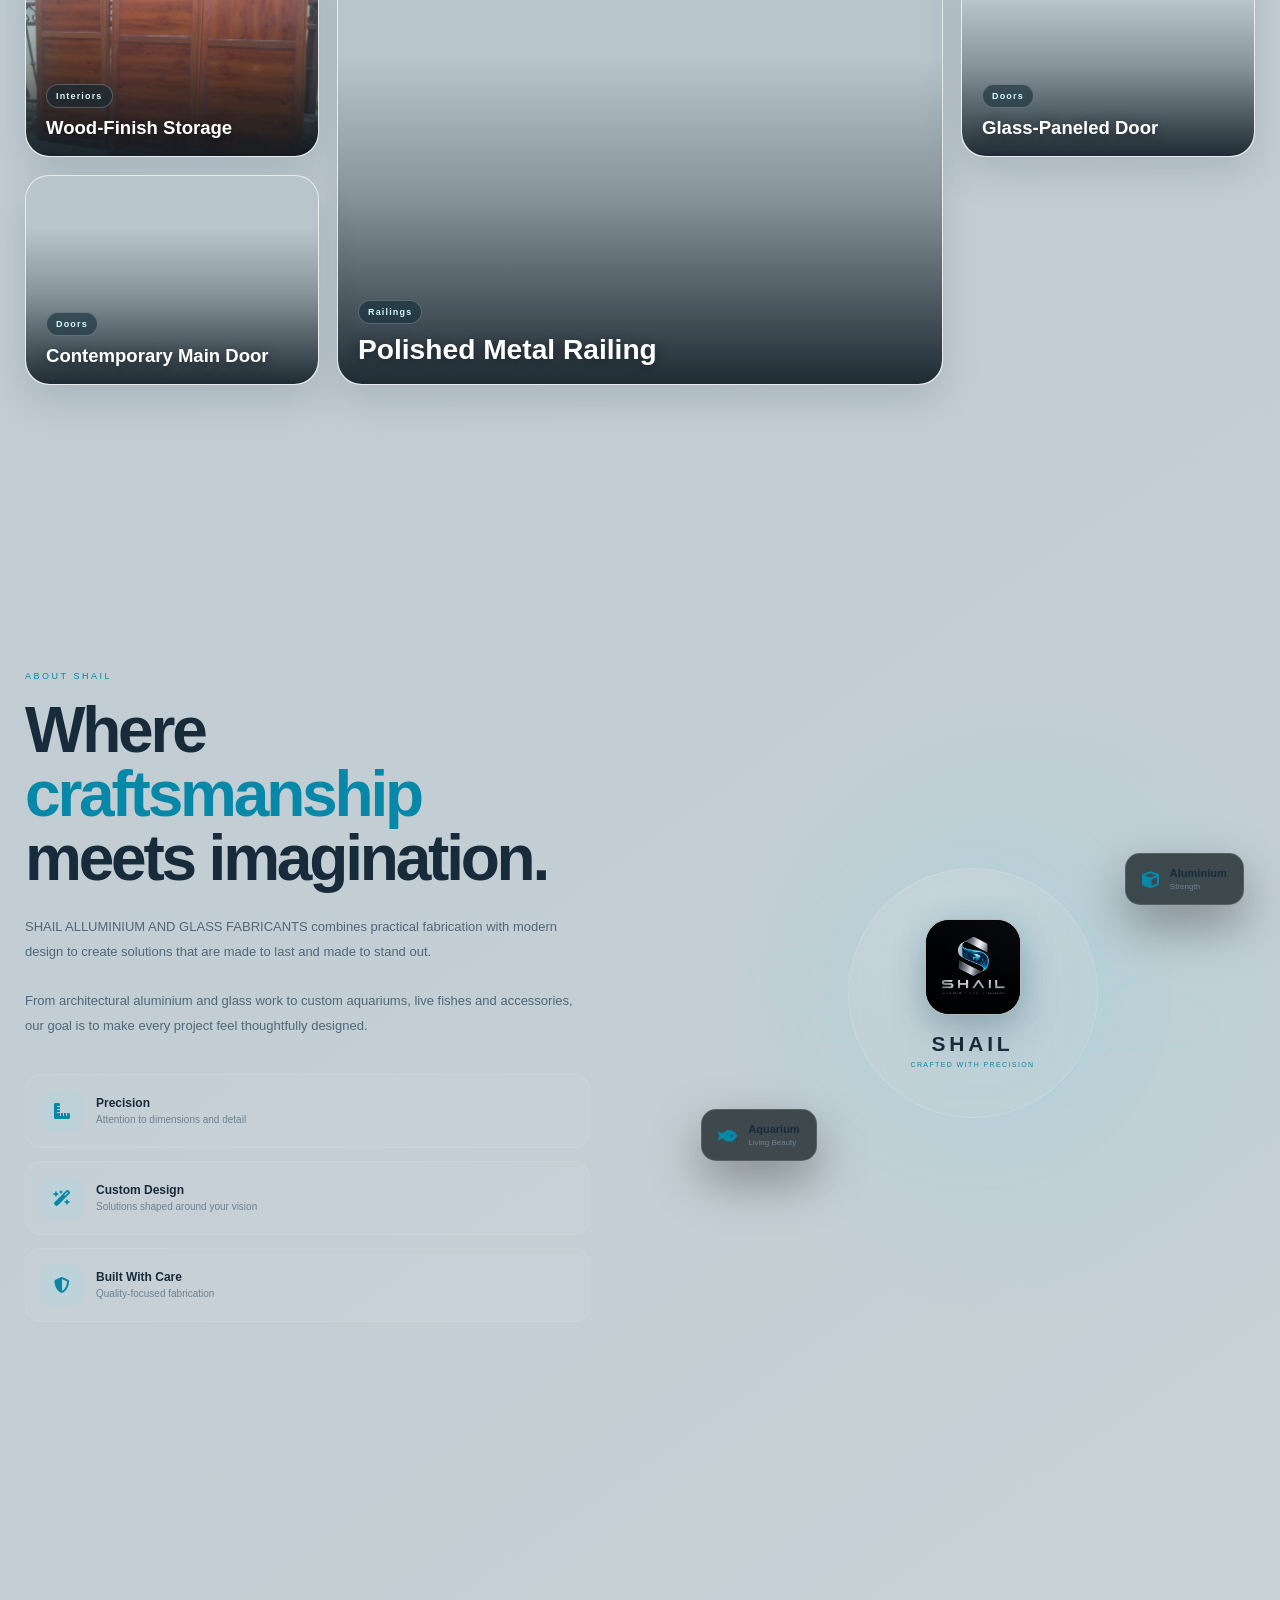
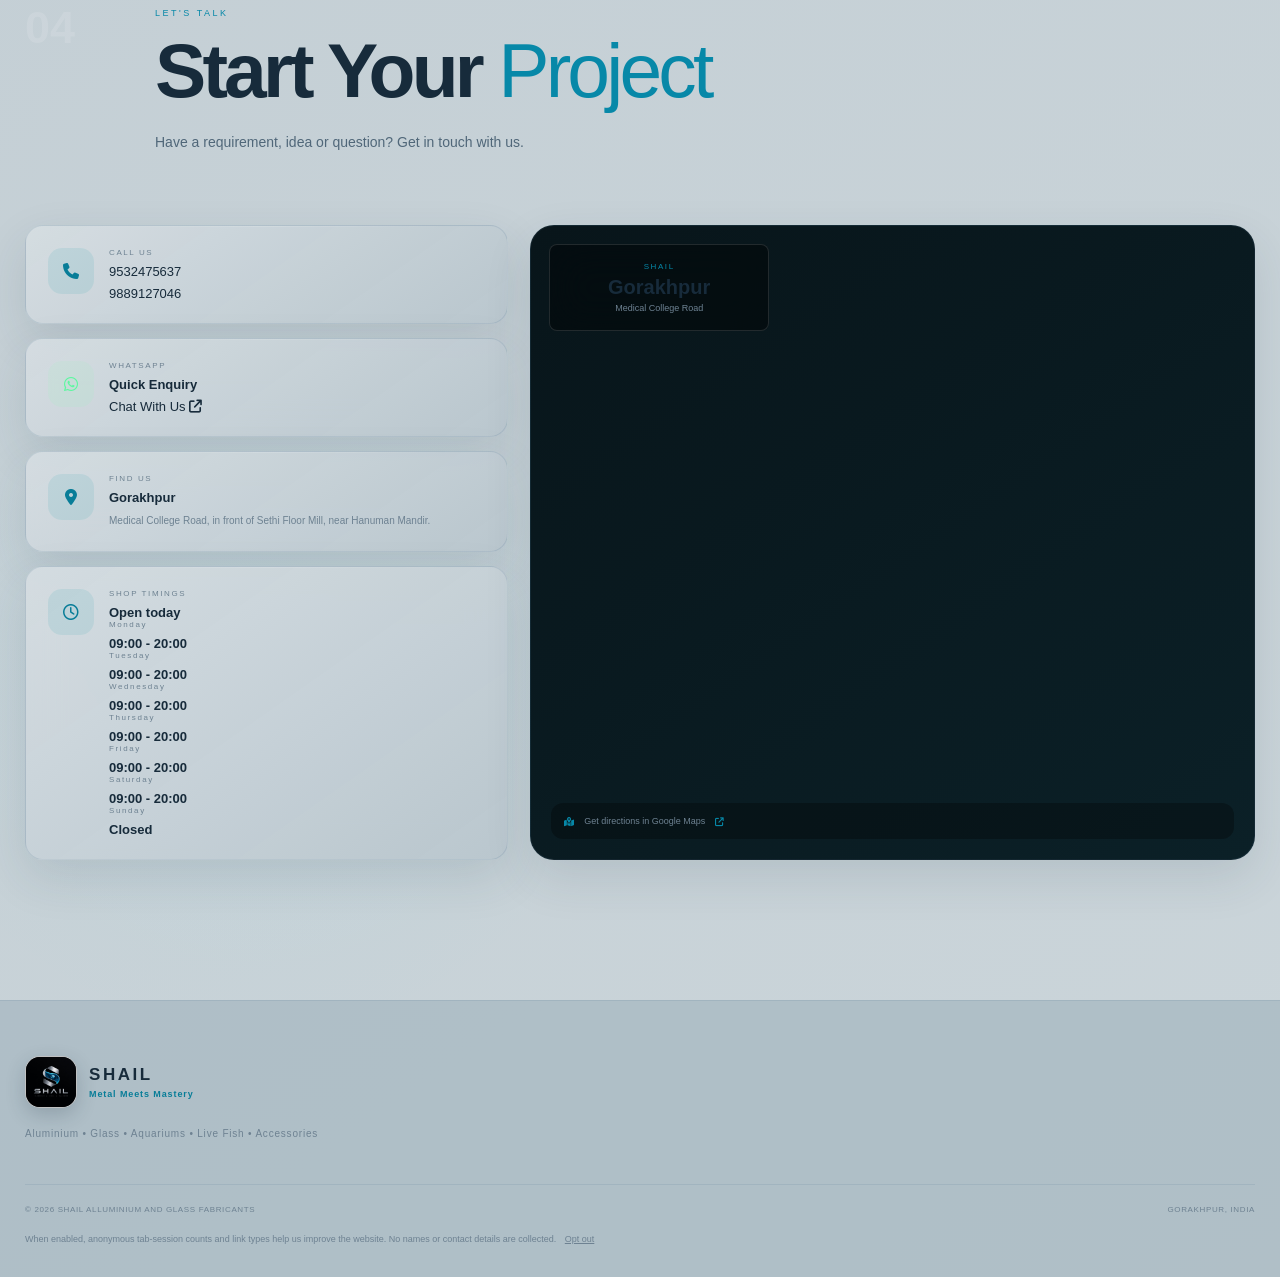
==== commit 65544381: "Update print statement from 'Hello' to 'Goodbye'" ====
--- a/index.html
+++ b/index.html
@@ -25,7 +25,7 @@
           href="https://cdnjs.cloudflare.com/ajax/libs/font-awesome/6.5.2/css/all.min.css">
 
     <!-- MAIN WEBSITE CSS -->
-    <link rel="stylesheet" href="./css/style.css?v=6">
+    <link rel="stylesheet" href="./css/style.css?v=9">
 </head>
 
 <body>
@@ -166,19 +166,6 @@
                 </button>
 
 
-                <a id="adminButton"
-                   class="admin-button"
-                   href="./admin.html">
-
-                    <i class="fa-solid fa-user-shield"></i>
-
-                    <span>
-                        Admin
-                    </span>
-
-                </a>
-
-
                 <button id="mobileMenuButton"
                         class="mobile-menu-button"
                         type="button"
@@ -235,15 +222,6 @@
                 <a href="#contact" class="mobile-nav-link">
                     <i class="fa-solid fa-phone"></i>
                     Contact
-                </a>
-
-                <a id="mobileAdminButton"
-                   href="./admin.html"
-                   class="mobile-admin-button">
-
-                    <i class="fa-solid fa-user-shield"></i>
-                    Admin Panel
-
                 </a>
 
             </div>
@@ -1493,11 +1471,88 @@
                 </span>
 
             </div>
+            <p class="analytics-privacy-note">
+                When enabled, anonymous tab-session counts and link types help us improve the website. No names or contact details are collected.
+                <button id="analyticsOptOut" type="button">Opt out</button>
+                <span id="analyticsOptOutStatus" role="status" aria-live="polite"></span>
+            </p>
 
         </div>
 
     </footer>
 
+    <button class="ai-chat-launch" id="aiChatOpen" type="button"
+            aria-haspopup="dialog" aria-controls="aiChatBackdrop">
+        <i class="fa-solid fa-wand-magic-sparkles" aria-hidden="true"></i>
+        <span>Ask SHAIL AI</span>
+    </button>
+
+    <div class="ai-chat-backdrop" id="aiChatBackdrop" aria-hidden="true">
+        <section class="ai-chat-dialog" role="dialog" aria-modal="true" aria-labelledby="aiChatTitle">
+            <header class="ai-chat-header">
+                <span class="ai-chat-avatar"><i class="fa-solid fa-wand-magic-sparkles" aria-hidden="true"></i></span>
+                <div>
+                    <h2 id="aiChatTitle">Ask SHAIL AI</h2>
+                    <p>Questions about our business or website</p>
+                </div>
+                <button class="ai-chat-close" id="aiChatClose" type="button" aria-label="Close chat">
+                    <i class="fa-solid fa-xmark" aria-hidden="true"></i>
+                </button>
+            </header>
+            <div class="ai-chat-messages" id="aiChatMessages" aria-live="polite" aria-relevant="additions">
+                <article class="ai-chat-message model">
+                    <span class="ai-chat-message-label">SHAIL AI</span>
+                    <p>Hello! Ask me about SHAIL’s aluminium and glass work, aquariums, products, or how to contact us.</p>
+                </article>
+            </div>
+            <p class="ai-chat-status" id="aiChatStatus" role="status" aria-live="polite"></p>
+            <form class="ai-chat-form" id="aiChatForm">
+                <label class="ai-chat-sr-only" for="aiChatInput">Your question</label>
+                <textarea id="aiChatInput" name="question" maxlength="700" rows="2" required
+                          placeholder="Ask a question about SHAIL..."></textarea>
+                <button id="aiChatSend" type="submit" aria-label="Send question">
+                    <i class="fa-solid fa-paper-plane" aria-hidden="true"></i>
+                </button>
+            </form>
+            <p class="ai-chat-disclaimer">AI answers may be inaccurate. Don’t share private information. Your question is sent to Google Gemini to generate a reply; SHAIL does not save chat messages.</p>
+        </section>
+    </div>
+
+    <button class="feedback-launch" id="feedbackOpen" type="button"
+            aria-haspopup="dialog" aria-controls="feedbackModal">
+        <i class="fa-regular fa-comment-dots" aria-hidden="true"></i>
+        <span>Feedback</span>
+    </button>
+
+    <div class="feedback-backdrop" id="feedbackModal" aria-hidden="true">
+        <section class="feedback-dialog" role="dialog" aria-modal="true" aria-labelledby="feedbackTitle">
+            <button class="feedback-close" id="closeFeedback" type="button" aria-label="Close feedback form">
+                <i class="fa-solid fa-xmark" aria-hidden="true"></i>
+            </button>
+            <span class="feedback-eyebrow">WE VALUE YOUR THOUGHTS</span>
+            <h2 id="feedbackTitle">Share your feedback</h2>
+            <p class="feedback-intro">Tell us about your experience with SHAIL. Your message will open in WhatsApp, where you can review it and choose whether to send.</p>
+            <form id="feedbackForm">
+                <fieldset class="feedback-rating">
+                    <legend>How was your experience?</legend>
+                    <div class="feedback-rating-options">
+                        <label><input type="radio" name="rating" value="1 - Poor" required aria-label="1 star, poor"><span><i class="fa-solid fa-star" aria-hidden="true"></i><small>Poor</small></span></label>
+                        <label><input type="radio" name="rating" value="2 - Fair" aria-label="2 stars, fair"><span><i class="fa-solid fa-star" aria-hidden="true"></i><small>Fair</small></span></label>
+                        <label><input type="radio" name="rating" value="3 - Okay" aria-label="3 stars, okay"><span><i class="fa-solid fa-star" aria-hidden="true"></i><small>Okay</small></span></label>
+                        <label><input type="radio" name="rating" value="4 - Good" aria-label="4 stars, good"><span><i class="fa-solid fa-star" aria-hidden="true"></i><small>Good</small></span></label>
+                        <label><input type="radio" name="rating" value="5 - Great" aria-label="5 stars, great"><span><i class="fa-solid fa-star" aria-hidden="true"></i><small>Great</small></span></label>
+                    </div>
+                </fieldset>
+                <label class="feedback-message-label" for="feedbackMessage">Your feedback</label>
+                <textarea id="feedbackMessage" name="message" maxlength="1000" required
+                          placeholder="What did you like, or what could we improve?" rows="5"></textarea>
+                <div class="feedback-form-footer">
+                    <button class="feedback-cancel" id="cancelFeedback" type="button">Cancel</button>
+                    <button class="feedback-submit" type="submit"><i class="fa-brands fa-whatsapp" aria-hidden="true"></i> Continue to WhatsApp</button>
+                </div>
+            </form>
+        </section>
+    </div>
 
     <!-- =========================================================
          IMAGE VIEWER
@@ -1563,7 +1618,9 @@
     ========================================================== -->
 
     <script type="module" src="./js/public-data.js"></script>
-    <script src="./js/script.js?v=3"></script>
+    <script type="module" src="./js/analytics.js"></script>
+    <script src="./js/script.js?v=5"></script>
+    <script type="module" src="./js/chat.js?v=1"></script>
 
 </body>
-</html>+</html>
--- a/css/style.css
+++ b/css/style.css
@@ -0,0 +1,6940 @@
+/* ============================================================
+   SHAIL ALLUMINIUM & GLASS FABRICANTS
+   PREMIUM GLASSMORPHISM DESIGN SYSTEM
+   ============================================================ */
+
+/* ============================================================
+   01. ROOT VARIABLES
+   ============================================================ */
+
+:root {
+
+    --bg-main: #05090d;
+    --bg-secondary: #071218;
+    --bg-card: rgba(255, 255, 255, 0.055);
+    --bg-card-strong: rgba(255, 255, 255, 0.085);
+
+    --glass-border: rgba(255, 255, 255, 0.14);
+    --glass-border-light: rgba(255, 255, 255, 0.24);
+
+    --white: #ffffff;
+    --text-main: #f5f8fa;
+    --text-soft: #b7c4cb;
+    --text-muted: #71818a;
+
+    --cyan: #55e8ff;
+    --cyan-light: #b9f8ff;
+    --blue: #328cff;
+    --aqua: #00d9c5;
+
+    --metal: #d9e1e5;
+    --metal-dark: #7f8a90;
+
+    --orange: #ff9f43;
+    --red: #ff5d5d;
+    --yellow: #ffd166;
+
+    --shadow-deep: 0 35px 100px rgba(0, 0, 0, 0.55);
+    --shadow-card: 0 20px 60px rgba(0, 0, 0, 0.35);
+
+    --blur: blur(25px);
+    --blur-heavy: blur(45px);
+
+    --radius-small: 14px;
+    --radius-medium: 24px;
+    --radius-large: 34px;
+
+    --container: 1280px;
+
+    --mouse-x: 50%;
+    --mouse-y: 50%;
+}
+
+
+/* ============================================================
+   02. RESET
+   ============================================================ */
+
+* {
+    margin: 0;
+    padding: 0;
+    box-sizing: border-box;
+}
+
+html {
+    scroll-behavior: smooth;
+    background: var(--bg-main);
+}
+
+body {
+    min-height: 100vh;
+
+    font-family: "Inter", sans-serif;
+
+    color: var(--text-main);
+
+    background:
+        radial-gradient(
+            circle at 20% 10%,
+            rgba(0, 220, 255, 0.08),
+            transparent 28%
+        ),
+        radial-gradient(
+            circle at 80% 30%,
+            rgba(0, 140, 255, 0.07),
+            transparent 30%
+        ),
+        linear-gradient(
+            135deg,
+            #030609,
+            #071015 45%,
+            #03080c
+        );
+
+    overflow-x: hidden;
+}
+
+body::selection {
+    background: var(--cyan);
+    color: #001016;
+}
+
+a {
+    color: inherit;
+    text-decoration: none;
+}
+
+button,
+input {
+    font: inherit;
+}
+
+button {
+    border: 0;
+    cursor: pointer;
+}
+
+img {
+    max-width: 100%;
+    display: block;
+}
+
+
+/* ============================================================
+   03. BACKGROUND ENVIRONMENT
+   ============================================================ */
+
+.background-environment {
+    position: fixed;
+    inset: 0;
+
+    pointer-events: none;
+    z-index: -10;
+
+    overflow: hidden;
+}
+
+.background-grid {
+    position: absolute;
+    inset: 0;
+
+    opacity: 0.16;
+
+    background-image:
+        linear-gradient(
+            rgba(255,255,255,0.035) 1px,
+            transparent 1px
+        ),
+        linear-gradient(
+            90deg,
+            rgba(255,255,255,0.035) 1px,
+            transparent 1px
+        );
+
+    background-size: 70px 70px;
+
+    mask-image: linear-gradient(
+        to bottom,
+        black,
+        transparent 85%
+    );
+}
+
+.background-noise {
+    position: absolute;
+    inset: 0;
+
+    opacity: 0.025;
+
+    background-image:
+        url("data:image/svg+xml,%3Csvg viewBox='0 0 200 200' xmlns='http://www.w3.org/2000/svg'%3E%3Cfilter id='n'%3E%3CfeTurbulence type='fractalNoise' baseFrequency='.9' numOctaves='4' stitchTiles='stitch'/%3E%3C/filter%3E%3Crect width='100%25' height='100%25' filter='url(%23n)' opacity='.7'/%3E%3C/svg%3E");
+
+    mix-blend-mode: screen;
+}
+
+.ambient-orb {
+    position: absolute;
+
+    width: 420px;
+    height: 420px;
+
+    border-radius: 50%;
+
+    filter: blur(100px);
+
+    opacity: 0.16;
+
+    animation:
+        ambientFloat 14s ease-in-out infinite alternate;
+}
+
+.orb-one {
+    top: 5%;
+    left: -12%;
+    background: var(--cyan);
+}
+
+.orb-two {
+    right: -10%;
+    top: 35%;
+    background: var(--blue);
+
+    animation-delay: -5s;
+}
+
+.orb-three {
+    bottom: -15%;
+    left: 40%;
+    background: var(--aqua);
+
+    animation-delay: -9s;
+}
+
+@keyframes ambientFloat {
+
+    from {
+        transform: translate3d(0, 0, 0) scale(1);
+    }
+
+    to {
+        transform: translate3d(80px, 60px, 0) scale(1.25);
+    }
+}
+
+
+/* ============================================================
+   04. CURSOR LIGHT
+   ============================================================ */
+
+.cursor-glow {
+    position: fixed;
+
+    width: 420px;
+    height: 420px;
+
+    left: var(--mouse-x);
+    top: var(--mouse-y);
+
+    transform: translate(-50%, -50%);
+
+    pointer-events: none;
+
+    background:
+        radial-gradient(
+            circle,
+            rgba(85, 232, 255, 0.09),
+            transparent 65%
+        );
+
+    filter: blur(10px);
+
+    z-index: 999;
+
+    transition:
+        left 0.12s linear,
+        top 0.12s linear;
+}
+
+
+/* ============================================================
+   05. PRELOADER
+   ============================================================ */
+
+#preloader {
+    position: fixed;
+    inset: 0;
+
+    z-index: 10000;
+
+    display: flex;
+    align-items: center;
+    justify-content: center;
+
+    background:
+        radial-gradient(
+            circle,
+            #0c222b,
+            #020508 70%
+        );
+
+    transition:
+        opacity 0.8s ease,
+        visibility 0.8s ease;
+}
+
+#preloader.hidden {
+    opacity: 0;
+    visibility: hidden;
+    pointer-events: none;
+}
+
+.preloader-content {
+    text-align: center;
+
+    animation: preloaderEnter 1s ease forwards;
+}
+
+.loader-ring {
+    width: 90px;
+    height: 90px;
+
+    margin: 0 auto 25px;
+
+    border-radius: 50%;
+
+    border: 2px solid rgba(255,255,255,0.08);
+    border-top-color: var(--cyan);
+
+    box-shadow:
+        0 0 35px rgba(85,232,255,0.25);
+
+    animation:
+        spinLoader 1.2s linear infinite;
+}
+
+.preloader-logo {
+    font-family: "Manrope", sans-serif;
+
+    font-size: 42px;
+    font-weight: 800;
+
+    letter-spacing: 0.18em;
+
+    background:
+        linear-gradient(
+            120deg,
+            #ffffff,
+            #aab6bc,
+            #ffffff
+        );
+
+    background-size: 250% auto;
+
+    -webkit-background-clip: text;
+    background-clip: text;
+
+    color: transparent;
+
+    animation: metalShine 3s linear infinite;
+}
+
+.preloader-text {
+    margin-top: 8px;
+
+    color: var(--text-muted);
+
+    font-size: 10px;
+
+    letter-spacing: 0.28em;
+}
+
+@keyframes spinLoader {
+    to {
+        transform: rotate(360deg);
+    }
+}
+
+@keyframes preloaderEnter {
+
+    from {
+        opacity: 0;
+        transform: scale(0.8);
+    }
+
+    to {
+        opacity: 1;
+        transform: scale(1);
+    }
+}
+
+
+/* ============================================================
+   06. HEADER
+   ============================================================ */
+
+.main-header {
+    position: fixed;
+
+    top: 0;
+    left: 0;
+    right: 0;
+
+    z-index: 500;
+
+    padding: 18px 25px;
+
+    transition:
+        padding 0.4s ease,
+        background 0.4s ease,
+        backdrop-filter 0.4s ease;
+}
+
+.main-header.scrolled {
+    padding-top: 10px;
+    padding-bottom: 10px;
+
+    background:
+        rgba(4, 10, 14, 0.72);
+
+    backdrop-filter: blur(28px);
+
+    border-bottom:
+        1px solid rgba(255,255,255,0.08);
+}
+
+.header-inner {
+    width: min(
+        var(--container),
+        calc(100% - 20px)
+    );
+
+    margin: auto;
+
+    display: flex;
+    align-items: center;
+    justify-content: space-between;
+
+    min-height: 72px;
+
+    padding: 10px 15px;
+
+    border:
+        1px solid var(--glass-border);
+
+    border-radius: 22px;
+
+    background:
+        linear-gradient(
+            135deg,
+            rgba(255,255,255,0.08),
+            rgba(255,255,255,0.025)
+        );
+
+    backdrop-filter: blur(25px);
+
+    box-shadow:
+        0 15px 50px rgba(0,0,0,0.25);
+
+    position: relative;
+
+    overflow: hidden;
+}
+
+.header-inner::before {
+    content: "";
+
+    position: absolute;
+
+    top: 0;
+    left: -100%;
+
+    width: 70%;
+    height: 100%;
+
+    background:
+        linear-gradient(
+            100deg,
+            transparent,
+            rgba(255,255,255,0.08),
+            transparent
+        );
+
+    transform: skewX(-25deg);
+
+    animation:
+        headerReflection 7s ease-in-out infinite;
+}
+
+@keyframes headerReflection {
+
+    0% {
+        left: -100%;
+    }
+
+    45%,
+    100% {
+        left: 140%;
+    }
+}
+
+
+/* ============================================================
+   07. BRAND
+   ============================================================ */
+
+.brand {
+    display: flex;
+    align-items: center;
+    gap: 12px;
+
+    position: relative;
+    z-index: 2;
+}
+
+.brand-mark {
+    width: 44px;
+    height: 44px;
+
+    display: grid;
+    place-items: center;
+
+    border-radius: 13px;
+
+    background:
+        linear-gradient(
+            145deg,
+            #f4f7f8,
+            #7d898e 45%,
+            #e9eef0
+        );
+
+    box-shadow:
+        inset 0 1px 0 rgba(255,255,255,0.9),
+        0 8px 30px rgba(0,0,0,0.3);
+
+    transform: rotate(-4deg);
+
+    transition:
+        transform 0.4s ease,
+        box-shadow 0.4s ease;
+}
+
+.brand:hover .brand-mark {
+    transform:
+        rotate(0deg)
+        scale(1.08);
+
+    box-shadow:
+        0 0 30px rgba(85,232,255,0.25);
+}
+
+.brand-mark span {
+    color: #071014;
+
+    font-family: "Manrope", sans-serif;
+
+    font-size: 22px;
+    font-weight: 800;
+}
+
+.brand-text {
+    display: flex;
+    flex-direction: column;
+}
+
+.brand-text strong {
+    font-family: "Manrope", sans-serif;
+
+    font-size: 17px;
+
+    letter-spacing: 0.18em;
+}
+
+.brand-text small {
+    margin-top: 3px;
+
+    color: var(--text-muted);
+
+    font-size: 7px;
+
+    letter-spacing: 0.16em;
+}
+
+
+/* ============================================================
+   08. NAVIGATION
+   ============================================================ */
+
+.desktop-navigation {
+    display: flex;
+    align-items: center;
+    gap: 5px;
+
+    position: relative;
+    z-index: 2;
+}
+
+.nav-link {
+    position: relative;
+
+    padding: 11px 14px;
+
+    color: var(--text-soft);
+
+    font-size: 12px;
+    font-weight: 500;
+
+    transition:
+        color 0.3s ease,
+        transform 0.3s ease;
+}
+
+.nav-link::after {
+    content: "";
+
+    position: absolute;
+
+    left: 50%;
+    bottom: 3px;
+
+    width: 0;
+    height: 2px;
+
+    transform: translateX(-50%);
+
+    border-radius: 20px;
+
+    background: var(--cyan);
+
+    box-shadow:
+        0 0 10px var(--cyan);
+
+    transition: width 0.3s ease;
+}
+
+.nav-link:hover,
+.nav-link.active {
+    color: var(--white);
+
+    transform: translateY(-2px);
+}
+
+.nav-link:hover::after,
+.nav-link.active::after {
+    width: 22px;
+}
+
+
+/* ============================================================
+   09. HEADER BUTTONS
+   ============================================================ */
+
+.header-actions {
+    display: flex;
+    align-items: center;
+    gap: 8px;
+
+    position: relative;
+    z-index: 2;
+}
+
+.language-button,
+.admin-button {
+    min-height: 40px;
+
+    padding: 0 13px;
+
+    display: flex;
+    align-items: center;
+    gap: 8px;
+
+    border-radius: 12px;
+
+    color: var(--text-soft);
+
+    background:
+        rgba(255,255,255,0.04);
+
+    border:
+        1px solid rgba(255,255,255,0.08);
+
+    transition:
+        0.3s ease;
+}
+
+.language-button:hover,
+.admin-button:hover {
+    color: var(--white);
+
+    background:
+        rgba(85,232,255,0.08);
+
+    border-color:
+        rgba(85,232,255,0.3);
+
+    transform: translateY(-2px);
+}
+
+.language-button {
+    font-size: 11px;
+}
+
+.admin-button {
+    font-size: 11px;
+}
+
+.admin-button i {
+    color: var(--cyan);
+}
+
+
+/* ============================================================
+   10. MOBILE MENU
+   ============================================================ */
+
+.mobile-menu-button {
+    width: 43px;
+    height: 43px;
+
+    display: none;
+
+    flex-direction: column;
+    justify-content: center;
+    align-items: center;
+
+    gap: 5px;
+
+    border-radius: 13px;
+
+    background:
+        rgba(255,255,255,0.06);
+
+    border:
+        1px solid rgba(255,255,255,0.1);
+}
+
+.mobile-menu-button span {
+    width: 19px;
+    height: 2px;
+
+    border-radius: 10px;
+
+    background: var(--white);
+
+    transition: 0.3s ease;
+}
+
+.mobile-navigation {
+    display: none;
+}
+
+
+/* ============================================================
+   11. HERO
+   ============================================================ */
+
+.hero-section {
+    min-height: 100vh;
+
+    padding:
+        170px 25px 80px;
+
+    position: relative;
+
+    display: flex;
+    flex-direction: column;
+
+    overflow: hidden;
+}
+
+.hero-background {
+    position: absolute;
+    inset: 0;
+
+    pointer-events: none;
+
+    overflow: hidden;
+}
+
+.hero-light {
+    position: absolute;
+
+    width: 500px;
+    height: 500px;
+
+    border-radius: 50%;
+
+    filter: blur(100px);
+
+    opacity: 0.16;
+}
+
+.hero-light-one {
+    top: 5%;
+    left: 15%;
+
+    background: var(--cyan);
+
+    animation:
+        heroLightMove 9s ease-in-out infinite alternate;
+}
+
+.hero-light-two {
+    right: 5%;
+    bottom: 5%;
+
+    background: var(--blue);
+
+    animation:
+        heroLightMove 12s ease-in-out infinite alternate-reverse;
+}
+
+@keyframes heroLightMove {
+
+    from {
+        transform: translate(0,0) scale(0.9);
+    }
+
+    to {
+        transform: translate(70px,-40px) scale(1.2);
+    }
+}
+
+.hero-water-glow {
+    position: absolute;
+
+    width: 900px;
+    height: 400px;
+
+    right: -250px;
+    bottom: -100px;
+
+    border-radius: 50%;
+
+    background:
+        radial-gradient(
+            ellipse,
+            rgba(0, 220, 255, 0.12),
+            transparent 70%
+        );
+
+    filter: blur(25px);
+
+    animation:
+        waterGlow 8s ease-in-out infinite alternate;
+}
+
+@keyframes waterGlow {
+
+    from {
+        transform: translateY(0);
+    }
+
+    to {
+        transform: translateY(-30px);
+    }
+}
+
+.hero-particles {
+    position: absolute;
+    inset: 0;
+}
+
+.hero-particles span {
+    position: absolute;
+
+    width: 3px;
+    height: 3px;
+
+    border-radius: 50%;
+
+    background: rgba(255,255,255,0.6);
+
+    box-shadow:
+        0 0 10px rgba(85,232,255,0.8);
+
+    animation:
+        particleFloat 8s linear infinite;
+}
+
+.hero-particles span:nth-child(1) {
+    left: 10%;
+    top: 30%;
+}
+
+.hero-particles span:nth-child(2) {
+    left: 25%;
+    top: 70%;
+    animation-delay: -2s;
+}
+
+.hero-particles span:nth-child(3) {
+    left: 40%;
+    top: 20%;
+    animation-delay: -5s;
+}
+
+.hero-particles span:nth-child(4) {
+    left: 58%;
+    top: 75%;
+    animation-delay: -1s;
+}
+
+.hero-particles span:nth-child(5) {
+    left: 70%;
+    top: 25%;
+    animation-delay: -4s;
+}
+
+.hero-particles span:nth-child(6) {
+    left: 80%;
+    top: 60%;
+    animation-delay: -6s;
+}
+
+.hero-particles span:nth-child(7) {
+    left: 90%;
+    top: 35%;
+    animation-delay: -3s;
+}
+
+.hero-particles span:nth-child(8) {
+    left: 15%;
+    top: 85%;
+    animation-delay: -7s;
+}
+
+.hero-particles span:nth-child(9) {
+    left: 52%;
+    top: 45%;
+    animation-delay: -5s;
+}
+
+.hero-particles span:nth-child(10) {
+    left: 35%;
+    top: 55%;
+    animation-delay: -2s;
+}
+
+@keyframes particleFloat {
+
+    0% {
+        opacity: 0;
+        transform: translateY(30px) scale(0.5);
+    }
+
+    30% {
+        opacity: 1;
+    }
+
+    100% {
+        opacity: 0;
+        transform: translateY(-120px) scale(1.3);
+    }
+}
+
+
+/* ============================================================
+   12. HERO CONTAINER
+   ============================================================ */
+
+.hero-container {
+    width: min(
+        var(--container),
+        100%
+    );
+
+    margin: auto;
+
+    display: grid;
+
+    grid-template-columns:
+        minmax(0, 0.95fr)
+        minmax(0, 1.05fr);
+
+    gap: 70px;
+
+    align-items: center;
+
+    position: relative;
+
+    z-index: 2;
+}
+
+
+/* ============================================================
+   13. HERO CONTENT ANIMATION
+   ============================================================ */
+
+.hero-content {
+    animation:
+        heroContentEnter 1.2s cubic-bezier(.2,.8,.2,1) both;
+}
+
+@keyframes heroContentEnter {
+
+    from {
+        opacity: 0;
+
+        transform:
+            translateX(-80px)
+            translateY(20px);
+    }
+
+    to {
+        opacity: 1;
+
+        transform:
+            translateX(0)
+            translateY(0);
+    }
+}
+
+.hero-eyebrow {
+    display: flex;
+    align-items: center;
+    gap: 12px;
+
+    margin-bottom: 24px;
+
+    color: var(--cyan);
+
+    font-size: 10px;
+
+    letter-spacing: 0.24em;
+
+    animation:
+        fadeUp 0.8s 0.2s both;
+}
+
+.eyebrow-line {
+    width: 38px;
+    height: 1px;
+
+    background:
+        linear-gradient(
+            90deg,
+            transparent,
+            var(--cyan)
+        );
+
+    box-shadow:
+        0 0 10px var(--cyan);
+}
+
+
+/* ============================================================
+   14. HERO TYPOGRAPHY
+   ============================================================ */
+
+.hero-title {
+    display: flex;
+    flex-direction: column;
+
+    font-family: "Manrope", sans-serif;
+
+    line-height: 0.9;
+
+    margin-bottom: 30px;
+
+    animation:
+        titleReveal 1s 0.25s cubic-bezier(.2,.8,.2,1) both;
+}
+
+.hero-title-small {
+    color: var(--text-soft);
+
+    font-size: clamp(
+        30px,
+        4vw,
+        60px
+    );
+
+    font-weight: 300;
+
+    letter-spacing: 0.04em;
+}
+
+.hero-title-main {
+    font-size: clamp(
+        65px,
+        8vw,
+        125px
+    );
+
+    font-weight: 800;
+
+    letter-spacing: -0.065em;
+}
+
+.metal-text {
+    background:
+        linear-gradient(
+            120deg,
+            #68757b 0%,
+            #f7fafb 22%,
+            #8e9ba0 42%,
+            #ffffff 55%,
+            #68757b 78%,
+            #f5f7f8 100%
+        );
+
+    background-size: 300% auto;
+
+    -webkit-background-clip: text;
+    background-clip: text;
+
+    color: transparent;
+
+    animation:
+        metalShine 6s linear infinite;
+}
+
+.glass-text {
+    color: transparent;
+
+    -webkit-text-stroke:
+        1px rgba(185,248,255,0.7);
+
+    text-shadow:
+        0 0 35px rgba(85,232,255,0.2);
+
+    background:
+        linear-gradient(
+            120deg,
+            rgba(255,255,255,0.9),
+            rgba(85,232,255,0.8),
+            rgba(255,255,255,0.9)
+        );
+
+    background-size: 200% auto;
+
+    -webkit-background-clip: text;
+    background-clip: text;
+
+    animation:
+        glassTextShine 4s linear infinite;
+}
+
+@keyframes metalShine {
+
+    from {
+        background-position: 0% center;
+    }
+
+    to {
+        background-position: 300% center;
+    }
+}
+
+@keyframes glassTextShine {
+
+    from {
+        background-position: 0% center;
+    }
+
+    to {
+        background-position: 200% center;
+    }
+}
+
+@keyframes titleReveal {
+
+    from {
+        opacity: 0;
+
+        transform:
+            translateY(50px)
+            skewY(3deg);
+    }
+
+    to {
+        opacity: 1;
+
+        transform:
+            translateY(0)
+            skewY(0);
+    }
+}
+
+.hero-description {
+    max-width: 590px;
+
+    color: var(--text-soft);
+
+    font-size: 15px;
+
+    line-height: 1.9;
+
+    margin-bottom: 34px;
+
+    animation:
+        fadeUp 0.9s 0.5s both;
+}
+
+
+/* ============================================================
+   15. BUTTONS
+   ============================================================ */
+
+.hero-actions {
+    display: flex;
+    align-items: center;
+    gap: 13px;
+
+    margin-bottom: 40px;
+
+    animation:
+        fadeUp 0.9s 0.7s both;
+}
+
+.primary-button,
+.secondary-button {
+    min-height: 54px;
+
+    display: inline-flex;
+    align-items: center;
+    justify-content: center;
+
+    gap: 12px;
+
+    padding: 0 21px;
+
+    border-radius: 15px;
+
+    font-size: 12px;
+    font-weight: 600;
+
+    position: relative;
+
+    overflow: hidden;
+
+    transition:
+        transform 0.35s ease,
+        box-shadow 0.35s ease;
+}
+
+.primary-button {
+    color: #021116;
+
+    background:
+        linear-gradient(
+            120deg,
+            #dffcff,
+            var(--cyan),
+            #ffffff
+        );
+
+    box-shadow:
+        0 12px 35px rgba(85,232,255,0.18);
+}
+
+.primary-button::before,
+.secondary-button::before {
+    content: "";
+
+    position: absolute;
+
+    width: 70px;
+    height: 160%;
+
+    top: -30%;
+    left: -100px;
+
+    background:
+        linear-gradient(
+            90deg,
+            transparent,
+            rgba(255,255,255,0.7),
+            transparent
+        );
+
+    transform: rotate(20deg);
+
+    transition: left 0.7s ease;
+}
+
+.primary-button:hover::before,
+.secondary-button:hover::before {
+    left: 120%;
+}
+
+.primary-button:hover,
+.secondary-button:hover {
+    transform:
+        translateY(-5px)
+        scale(1.02);
+}
+
+.primary-button:hover {
+    box-shadow:
+        0 20px 50px rgba(85,232,255,0.3);
+}
+
+.secondary-button {
+    color: var(--white);
+
+    background:
+        rgba(255,255,255,0.045);
+
+    border:
+        1px solid rgba(255,255,255,0.14);
+
+    backdrop-filter: blur(15px);
+}
+
+.secondary-button:hover {
+    border-color:
+        rgba(85,232,255,0.4);
+
+    box-shadow:
+        0 15px 40px rgba(0,0,0,0.3);
+}
+
+.secondary-button i {
+    color: var(--cyan);
+}
+
+
+/* ============================================================
+   16. LOCATION
+   ============================================================ */
+
+.hero-location {
+    display: flex;
+    align-items: center;
+    gap: 13px;
+
+    animation:
+        fadeUp 0.9s 0.9s both;
+}
+
+.location-icon {
+    width: 43px;
+    height: 43px;
+
+    display: grid;
+    place-items: center;
+
+    border-radius: 13px;
+
+    background:
+        rgba(85,232,255,0.08);
+
+    border:
+        1px solid rgba(85,232,255,0.18);
+
+    color: var(--cyan);
+
+    box-shadow:
+        0 0 30px rgba(85,232,255,0.08);
+}
+
+.hero-location div:last-child {
+    display: flex;
+    flex-direction: column;
+}
+
+.hero-location span {
+    color: var(--text-muted);
+
+    font-size: 8px;
+
+    letter-spacing: 0.18em;
+}
+
+.hero-location strong {
+    margin-top: 4px;
+
+    color: var(--text-soft);
+
+    font-size: 11px;
+
+    font-weight: 500;
+}
+
+
+/* ============================================================
+   17. HERO VISUAL
+   ============================================================ */
+
+.hero-visual {
+    perspective: 1200px;
+
+    animation:
+        heroVisualEnter 1.3s 0.2s cubic-bezier(.2,.8,.2,1) both;
+}
+
+@keyframes heroVisualEnter {
+
+    from {
+        opacity: 0;
+
+        transform:
+            translateX(90px)
+            rotateY(-12deg)
+            scale(0.92);
+    }
+
+    to {
+        opacity: 1;
+
+        transform:
+            translateX(0)
+            rotateY(0)
+            scale(1);
+    }
+}
+
+.hero-visual-frame {
+    min-height: 610px;
+
+    position: relative;
+
+    border-radius: 35px;
+
+    overflow: hidden;
+
+    border:
+        1px solid rgba(255,255,255,0.17);
+
+    background:
+        linear-gradient(
+            135deg,
+            rgba(255,255,255,0.1),
+            rgba(255,255,255,0.025)
+        );
+
+    backdrop-filter: blur(20px);
+
+    box-shadow:
+        var(--shadow-deep),
+        inset 0 1px 0 rgba(255,255,255,0.18);
+
+    transform:
+        rotateY(-2deg)
+        rotateX(1deg);
+
+    transition:
+        transform 0.6s ease;
+}
+
+.hero-visual-frame:hover {
+    transform:
+        rotateY(0deg)
+        rotateX(0deg)
+        translateY(-5px);
+}
+
+.hero-visual-frame::before {
+    content: "";
+
+    position: absolute;
+    inset: 0;
+
+    background:
+        radial-gradient(
+            circle at var(--mouse-x) var(--mouse-y),
+            rgba(255,255,255,0.12),
+            transparent 30%
+        );
+
+    pointer-events: none;
+
+    z-index: 10;
+}
+
+.visual-top-bar {
+    height: 48px;
+
+    display: flex;
+    align-items: center;
+    justify-content: space-between;
+
+    padding: 0 20px;
+
+    border-bottom:
+        1px solid rgba(255,255,255,0.08);
+
+    color: var(--text-muted);
+
+    font-size: 8px;
+
+    letter-spacing: 0.2em;
+}
+
+
+/* ============================================================
+   18. HERO SCENE
+   ============================================================ */
+
+.hero-scene {
+    position: absolute;
+
+    top: 48px;
+    left: 0;
+    right: 0;
+    bottom: 0;
+
+    overflow: hidden;
+
+    background:
+        radial-gradient(
+            ellipse at 50% 75%,
+            rgba(0,218,255,0.14),
+            transparent 45%
+        ),
+        linear-gradient(
+            145deg,
+            #0a151b,
+            #061017 55%,
+            #020609
+        );
+}
+
+.scene-glass-panel {
+    position: absolute;
+
+    top: 60px;
+    left: 16%;
+    right: 16%;
+    bottom: 80px;
+
+    border:
+        1px solid rgba(180,240,255,0.17);
+
+    background:
+        linear-gradient(
+            120deg,
+            rgba(255,255,255,0.035),
+            rgba(85,232,255,0.025)
+        );
+
+    box-shadow:
+        inset 0 0 70px rgba(85,232,255,0.035);
+
+    backdrop-filter: blur(5px);
+
+    transform:
+        perspective(800px)
+        rotateY(-4deg);
+}
+
+.scene-glass-panel::after {
+    content: "";
+
+    position: absolute;
+
+    top: 0;
+    left: -100%;
+
+    width: 70%;
+    height: 100%;
+
+    background:
+        linear-gradient(
+            100deg,
+            transparent,
+            rgba(255,255,255,0.13),
+            transparent
+        );
+
+    transform: skewX(-20deg);
+
+    animation:
+        glassSweep 5s ease-in-out infinite;
+}
+
+@keyframes glassSweep {
+
+    0% {
+        left: -120%;
+    }
+
+    45%,
+    100% {
+        left: 140%;
+    }
+}
+
+
+/* ============================================================
+   19. ALUMINIUM FRAME
+   ============================================================ */
+
+.scene-aluminium-frame {
+    position: absolute;
+
+    background:
+        linear-gradient(
+            90deg,
+            #4b555a,
+            #e5ebed 35%,
+            #879298 55%,
+            #f7fafb 75%,
+            #555f64
+        );
+
+    box-shadow:
+        0 0 20px rgba(255,255,255,0.08);
+}
+
+.frame-left {
+    width: 8px;
+
+    top: 40px;
+    bottom: 65px;
+    left: 15%;
+}
+
+.frame-right {
+    width: 8px;
+
+    top: 40px;
+    bottom: 65px;
+    right: 15%;
+}
+
+.frame-top {
+    height: 8px;
+
+    top: 40px;
+    left: 15%;
+    right: 15%;
+}
+
+
+/* ============================================================
+   20. AQUARIUM
+   ============================================================ */
+
+.scene-aquarium {
+    position: absolute;
+
+    left: 17%;
+    right: 17%;
+
+    bottom: 70px;
+
+    height: 290px;
+
+    border:
+        2px solid rgba(180,245,255,0.18);
+
+    border-radius: 6px 6px 12px 12px;
+
+    background:
+        rgba(0,180,220,0.04);
+
+    box-shadow:
+        0 30px 80px rgba(0,0,0,0.55),
+        inset 0 0 40px rgba(0,220,255,0.06);
+
+    overflow: hidden;
+}
+
+.aquarium-water {
+    position: absolute;
+    inset: 0;
+
+    background:
+        linear-gradient(
+            to bottom,
+            rgba(30,200,230,0.18),
+            rgba(0,80,120,0.24) 55%,
+            rgba(0,20,30,0.7)
+        );
+
+    overflow: hidden;
+}
+
+.aquarium-water::before {
+    content: "";
+
+    position: absolute;
+
+    left: -20%;
+    top: 0;
+
+    width: 140%;
+    height: 40px;
+
+    background:
+        repeating-linear-gradient(
+            90deg,
+            transparent 0 50px,
+            rgba(255,255,255,0.08) 55px,
+            transparent 110px
+        );
+
+    filter: blur(2px);
+
+    animation:
+        waterMove 5s linear infinite;
+}
+
+@keyframes waterMove {
+
+    from {
+        transform: translateX(0);
+    }
+
+    to {
+        transform: translateX(100px);
+    }
+}
+
+.water-light {
+    position: absolute;
+
+    width: 220px;
+    height: 220px;
+
+    left: 50%;
+    top: -120px;
+
+    transform: translateX(-50%);
+
+    background:
+        radial-gradient(
+            circle,
+            rgba(255,255,255,0.28),
+            transparent 70%
+        );
+
+    filter: blur(15px);
+
+    animation:
+        underwaterLight 5s ease-in-out infinite alternate;
+}
+
+@keyframes underwaterLight {
+
+    from {
+        opacity: 0.5;
+        transform:
+            translateX(-50%)
+            scale(0.8);
+    }
+
+    to {
+        opacity: 0.9;
+        transform:
+            translateX(-50%)
+            scale(1.3);
+    }
+}
+
+
+/* ============================================================
+   21. AQUARIUM BUBBLES
+   ============================================================ */
+
+.bubble {
+    position: absolute;
+
+    bottom: -20px;
+
+    border:
+        1px solid rgba(255,255,255,0.35);
+
+    border-radius: 50%;
+
+    background:
+        rgba(255,255,255,0.04);
+
+    animation:
+        bubbleRise 6s linear infinite;
+}
+
+.bubble-one {
+    width: 7px;
+    height: 7px;
+    left: 25%;
+}
+
+.bubble-two {
+    width: 11px;
+    height: 11px;
+    left: 45%;
+    animation-delay: -2s;
+}
+
+.bubble-three {
+    width: 5px;
+    height: 5px;
+    left: 65%;
+    animation-delay: -4s;
+}
+
+.bubble-four {
+    width: 8px;
+    height: 8px;
+    left: 75%;
+    animation-delay: -1s;
+}
+
+@keyframes bubbleRise {
+
+    0% {
+        opacity: 0;
+        transform:
+            translateY(0)
+            translateX(0);
+    }
+
+    15% {
+        opacity: 0.8;
+    }
+
+    100% {
+        opacity: 0;
+
+        transform:
+            translateY(-310px)
+            translateX(30px);
+    }
+}
+
+
+/* ============================================================
+   22. FISH
+   ============================================================ */
+
+.aquarium-fish,
+.card-fish,
+.mini-fish {
+    position: absolute;
+
+    width: 42px;
+    height: 20px;
+
+    border-radius:
+        60% 45% 45% 60%;
+
+    background:
+        linear-gradient(
+            135deg,
+            #ffbd69,
+            #ff744f
+        );
+
+    box-shadow:
+        0 0 18px rgba(255,120,80,0.25);
+}
+
+.aquarium-fish::after,
+.card-fish::after,
+.mini-fish::after {
+    content: "";
+
+    position: absolute;
+
+    left: -12px;
+    top: 2px;
+
+    width: 17px;
+    height: 17px;
+
+    background: inherit;
+
+    clip-path:
+        polygon(
+            100% 50%,
+            0 0,
+            0 100%
+        );
+}
+
+.aquarium-fish::before,
+.card-fish::before,
+.mini-fish::before {
+    content: "";
+
+    position: absolute;
+
+    width: 4px;
+    height: 4px;
+
+    right: 7px;
+    top: 6px;
+
+    border-radius: 50%;
+
+    background: #111;
+
+    z-index: 2;
+}
+
+.fish-one {
+    left: 30%;
+    top: 35%;
+
+    animation:
+        swimOne 8s ease-in-out infinite alternate;
+}
+
+.fish-two {
+    left: 60%;
+    top: 55%;
+
+    transform: scale(0.7);
+
+    animation:
+        swimTwo 7s ease-in-out infinite alternate;
+}
+
+.fish-three {
+    left: 45%;
+    top: 72%;
+
+    transform: scale(0.5);
+
+    animation:
+        swimThree 9s ease-in-out infinite alternate;
+}
+
+@keyframes swimOne {
+
+    from {
+        transform: translateX(-50px);
+    }
+
+    to {
+        transform: translateX(80px);
+    }
+}
+
+@keyframes swimTwo {
+
+    from {
+        transform:
+            translateX(70px)
+            scale(0.7);
+    }
+
+    to {
+        transform:
+            translateX(-80px)
+            scale(0.7);
+    }
+}
+
+@keyframes swimThree {
+
+    from {
+        transform:
+            translateX(-30px)
+            scale(0.5);
+    }
+
+    to {
+        transform:
+            translateX(100px)
+            scale(0.5);
+    }
+}
+
+
+/* ============================================================
+   23. AQUARIUM PLANTS
+   ============================================================ */
+
+.aquarium-plant {
+    position: absolute;
+
+    bottom: -10px;
+
+    width: 12px;
+
+    border-radius:
+        80% 20% 80% 20%;
+
+    background:
+        linear-gradient(
+            to top,
+            #0b4d45,
+            #35c59a
+        );
+
+    transform-origin: bottom;
+
+    animation:
+        plantSway 3s ease-in-out infinite alternate;
+}
+
+.plant-one {
+    height: 100px;
+    left: 25%;
+}
+
+.plant-two {
+    height: 75px;
+    left: 40%;
+    animation-delay: -1s;
+}
+
+.plant-three {
+    height: 125px;
+    right: 25%;
+    animation-delay: -2s;
+}
+
+@keyframes plantSway {
+
+    from {
+        transform: rotate(-8deg);
+    }
+
+    to {
+        transform: rotate(8deg);
+    }
+}
+
+.aquarium-base {
+    position: absolute;
+
+    left: -3%;
+    right: -3%;
+
+    bottom: -22px;
+
+    height: 30px;
+
+    border-radius: 8px;
+
+    background:
+        linear-gradient(
+            90deg,
+            #222a2e,
+            #aab4b8,
+            #4e585d,
+            #dbe1e3,
+            #252d31
+        );
+
+    box-shadow:
+        0 15px 40px rgba(0,0,0,0.6);
+}
+
+
+/* ============================================================
+   24. HERO FLOATING CARDS
+   ============================================================ */
+
+.floating-info-card {
+    position: absolute;
+
+    display: flex;
+    align-items: center;
+    gap: 10px;
+
+    padding: 12px 15px;
+
+    border-radius: 15px;
+
+    border:
+        1px solid rgba(255,255,255,0.14);
+
+    background:
+        rgba(5,12,16,0.64);
+
+    backdrop-filter: blur(20px);
+
+    box-shadow:
+        0 20px 50px rgba(0,0,0,0.35);
+
+    z-index: 20;
+
+    animation:
+        floatingCard 5s ease-in-out infinite alternate;
+}
+
+.floating-info-card small {
+    display: block;
+
+    color: var(--text-muted);
+
+    font-size: 7px;
+
+    letter-spacing: 0.18em;
+}
+
+.floating-info-card strong {
+    display: block;
+
+    margin-top: 3px;
+
+    font-size: 10px;
+}
+
+.floating-card-icon {
+    width: 32px;
+    height: 32px;
+
+    display: grid;
+    place-items: center;
+
+    border-radius: 10px;
+
+    background:
+        rgba(85,232,255,0.08);
+
+    color: var(--cyan);
+}
+
+.card-aluminium {
+    top: 115px;
+    left: 25px;
+}
+
+.card-glass {
+    top: 250px;
+    right: 25px;
+
+    animation-delay: -2s;
+}
+
+.card-aquarium {
+    bottom: 30px;
+    left: 35px;
+
+    animation-delay: -4s;
+}
+
+@keyframes floatingCard {
+
+    from {
+        transform: translateY(0);
+    }
+
+    to {
+        transform: translateY(-13px);
+    }
+}
+
+
+/* ============================================================
+   25. HERO STATS
+   ============================================================ */
+
+.hero-stats {
+    width: min(
+        var(--container),
+        100%
+    );
+
+    margin: 80px auto 0;
+
+    display: grid;
+
+    grid-template-columns:
+        repeat(4, 1fr);
+
+    border-top:
+        1px solid rgba(255,255,255,0.09);
+
+    animation:
+        fadeUp 1s 1s both;
+}
+
+.hero-stat {
+    padding: 20px 10px;
+
+    display: flex;
+    align-items: center;
+    gap: 13px;
+
+    border-right:
+        1px solid rgba(255,255,255,0.07);
+}
+
+.hero-stat:last-child {
+    border-right: 0;
+}
+
+.hero-stat strong {
+    color: var(--cyan);
+
+    font-size: 11px;
+
+    font-family: "Manrope", sans-serif;
+}
+
+.hero-stat span {
+    color: var(--text-muted);
+
+    font-size: 10px;
+
+    letter-spacing: 0.08em;
+}
+
+
+/* ============================================================
+   26. GENERIC SECTIONS
+   ============================================================ */
+
+.content-section {
+    position: relative;
+
+    padding:
+        140px 25px;
+
+    overflow: hidden;
+}
+
+.section-container {
+    width: min(
+        var(--container),
+        100%
+    );
+
+    margin: auto;
+
+    position: relative;
+
+    z-index: 2;
+}
+
+
+/* ============================================================
+   27. SECTION HEADINGS
+   ============================================================ */
+
+.section-heading {
+    display: grid;
+
+    grid-template-columns:
+        100px
+        minmax(0, 1fr);
+
+    gap: 30px;
+
+    margin-bottom: 70px;
+
+    opacity: 0;
+
+    transform:
+        translateY(60px);
+
+    transition:
+        opacity 0.9s ease,
+        transform 0.9s cubic-bezier(.2,.8,.2,1);
+}
+
+.section-heading.visible {
+    opacity: 1;
+
+    transform:
+        translateY(0);
+}
+
+.section-number {
+    font-family: "Manrope", sans-serif;
+
+    color: rgba(255,255,255,0.12);
+
+    font-size: 45px;
+
+    font-weight: 800;
+}
+
+.section-eyebrow {
+    color: var(--cyan);
+
+    font-size: 9px;
+
+    letter-spacing: 0.28em;
+}
+
+.section-heading h2 {
+    margin-top: 13px;
+
+    max-width: 800px;
+
+    font-family: "Manrope", sans-serif;
+
+    font-size: clamp(
+        45px,
+        6vw,
+        80px
+    );
+
+    line-height: 0.98;
+
+    letter-spacing: -0.05em;
+}
+
+.section-heading h2 span {
+    color: var(--cyan);
+
+    font-weight: 300;
+}
+
+.section-heading p {
+    max-width: 620px;
+
+    margin-top: 22px;
+
+    color: var(--text-soft);
+
+    font-size: 14px;
+
+    line-height: 1.8;
+}
+
+
+/* ============================================================
+   28. SHOWCASE CARDS
+   ============================================================ */
+
+.showcase-grid {
+    display: grid;
+
+    grid-template-columns:
+        repeat(3, 1fr);
+
+    gap: 20px;
+}
+
+.showcase-card {
+    position: relative;
+
+    min-height: 500px;
+
+    overflow: hidden;
+
+    border-radius: var(--radius-medium);
+
+    border:
+        1px solid var(--glass-border);
+
+    background:
+        linear-gradient(
+            145deg,
+            rgba(255,255,255,0.085),
+            rgba(255,255,255,0.025)
+        );
+
+    backdrop-filter: blur(20px);
+
+    box-shadow:
+        var(--shadow-card);
+
+    opacity: 0;
+
+    transform:
+        translateY(80px)
+        scale(0.96);
+
+    transition:
+        opacity 0.8s ease,
+        transform 0.8s cubic-bezier(.2,.8,.2,1),
+        border-color 0.4s ease;
+}
+
+.showcase-card.visible {
+    opacity: 1;
+
+    transform:
+        translateY(0)
+        scale(1);
+}
+
+.showcase-card:nth-child(2) {
+    transition-delay: 0.12s;
+}
+
+.showcase-card:nth-child(3) {
+    transition-delay: 0.24s;
+}
+
+.showcase-card:hover {
+    border-color:
+        rgba(85,232,255,0.35);
+
+    transform:
+        translateY(-12px)
+        rotateX(2deg);
+}
+
+.showcase-card-image {
+    height: 300px;
+
+    position: relative;
+
+    overflow: hidden;
+}
+
+.aluminium-image {
+    background:
+        radial-gradient(
+            circle at 30% 30%,
+            rgba(255,255,255,0.8),
+            transparent 2%
+        ),
+        linear-gradient(
+            135deg,
+            #20292e,
+            #c5ced2 40%,
+            #566167 60%,
+            #151c20
+        );
+}
+
+.glass-image {
+    background:
+        radial-gradient(
+            circle at 70% 20%,
+            rgba(100,240,255,0.7),
+            transparent 20%
+        ),
+        linear-gradient(
+            145deg,
+            #071d26,
+            #153d49,
+            #071319
+        );
+}
+
+.custom-image {
+    background:
+        radial-gradient(
+            circle at 50% 45%,
+            rgba(255,180,80,0.3),
+            transparent 30%
+        ),
+        linear-gradient(
+            135deg,
+            #201710,
+            #62503c,
+            #11100e
+        );
+}
+
+.showcase-card-image::after {
+    content: "";
+
+    position: absolute;
+
+    inset: -50%;
+
+    background:
+        linear-gradient(
+            110deg,
+            transparent 35%,
+            rgba(255,255,255,0.18) 48%,
+            transparent 60%
+        );
+
+    transform:
+        translateX(-100%)
+        rotate(15deg);
+
+    transition:
+        transform 0.9s ease;
+}
+
+.showcase-card:hover
+.showcase-card-image::after {
+    transform:
+        translateX(100%)
+        rotate(15deg);
+}
+
+.image-overlay {
+    position: absolute;
+    inset: 0;
+
+    background:
+        linear-gradient(
+            to bottom,
+            transparent 30%,
+            rgba(2,7,10,0.9)
+        );
+}
+
+.showcase-icon {
+    position: absolute;
+
+    top: 22px;
+    right: 22px;
+
+    width: 45px;
+    height: 45px;
+
+    display: grid;
+    place-items: center;
+
+    border-radius: 13px;
+
+    background:
+        rgba(255,255,255,0.08);
+
+    border:
+        1px solid rgba(255,255,255,0.16);
+
+    backdrop-filter: blur(12px);
+
+    color: var(--cyan);
+
+    transition:
+        transform 0.4s ease;
+}
+
+.showcase-card:hover .showcase-icon {
+    transform:
+        rotate(10deg)
+        scale(1.1);
+}
+
+.showcase-card-content {
+    padding: 27px;
+}
+
+.showcase-card-content > span {
+    color: var(--cyan);
+
+    font-size: 8px;
+
+    letter-spacing: 0.2em;
+}
+
+.showcase-card-content h3 {
+    margin-top: 11px;
+
+    font-family: "Manrope", sans-serif;
+
+    font-size: 24px;
+}
+
+.showcase-card-content p {
+    margin-top: 12px;
+
+    color: var(--text-muted);
+
+    font-size: 12px;
+
+    line-height: 1.7;
+}
+
+.card-action {
+    display: inline-flex;
+    align-items: center;
+    gap: 9px;
+
+    margin-top: 24px;
+
+    color: var(--white);
+
+    font-size: 11px;
+
+    transition:
+        color 0.3s ease,
+        gap 0.3s ease;
+}
+
+.card-action i {
+    color: var(--cyan);
+}
+
+.card-action:hover {
+    color: var(--cyan);
+    gap: 14px;
+}
+
+
+/* ============================================================
+   29. AQUARIUM SECTION
+   ============================================================ */
+
+.aquarium-section {
+    background:
+        linear-gradient(
+            180deg,
+            transparent,
+            rgba(0,100,130,0.05),
+            transparent
+        );
+}
+
+.aquarium-background {
+    position: absolute;
+    inset: 0;
+
+    pointer-events: none;
+}
+
+.underwater-light {
+    position: absolute;
+
+    width: 700px;
+    height: 700px;
+
+    border-radius: 50%;
+
+    filter: blur(120px);
+
+    opacity: 0.1;
+}
+
+.underwater-one {
+    left: -20%;
+    top: 20%;
+
+    background: var(--cyan);
+}
+
+.underwater-two {
+    right: -20%;
+    bottom: 10%;
+
+    background: var(--blue);
+}
+
+.underwater-bubbles {
+    position: absolute;
+    inset: 0;
+}
+
+.underwater-bubbles span {
+    position: absolute;
+
+    bottom: -30px;
+
+    width: 8px;
+    height: 8px;
+
+    border:
+        1px solid rgba(255,255,255,0.15);
+
+    border-radius: 50%;
+
+    animation:
+        underwaterBubble 12s linear infinite;
+}
+
+.underwater-bubbles span:nth-child(1) {
+    left: 10%;
+}
+
+.underwater-bubbles span:nth-child(2) {
+    left: 20%;
+    animation-delay: -4s;
+}
+
+.underwater-bubbles span:nth-child(3) {
+    left: 40%;
+    animation-delay: -7s;
+}
+
+.underwater-bubbles span:nth-child(4) {
+    left: 55%;
+    animation-delay: -2s;
+}
+
+.underwater-bubbles span:nth-child(5) {
+    left: 65%;
+    animation-delay: -8s;
+}
+
+.underwater-bubbles span:nth-child(6) {
+    left: 75%;
+    animation-delay: -5s;
+}
+
+.underwater-bubbles span:nth-child(7) {
+    left: 88%;
+    animation-delay: -9s;
+}
+
+.underwater-bubbles span:nth-child(8) {
+    left: 32%;
+    animation-delay: -11s;
+}
+
+@keyframes underwaterBubble {
+
+    from {
+        opacity: 0;
+        transform:
+            translateY(0)
+            scale(0.5);
+    }
+
+    20% {
+        opacity: 0.5;
+    }
+
+    to {
+        opacity: 0;
+        transform:
+            translateY(-110vh)
+            translateX(80px)
+            scale(1.5);
+    }
+}
+
+
+/* ============================================================
+   30. AQUARIUM CARDS
+   ============================================================ */
+
+.aquarium-grid {
+    display: grid;
+
+    grid-template-columns:
+        repeat(3, 1fr);
+
+    gap: 20px;
+}
+
+.aquarium-card {
+    overflow: hidden;
+
+    border:
+        1px solid rgba(255,255,255,0.12);
+
+    border-radius:
+        var(--radius-medium);
+
+    background:
+        rgba(255,255,255,0.045);
+
+    backdrop-filter: blur(20px);
+
+    box-shadow:
+        var(--shadow-card);
+
+    opacity: 0;
+
+    transform:
+        translateY(100px)
+        rotateX(8deg);
+
+    transition:
+        opacity 0.9s ease,
+        transform 0.9s cubic-bezier(.2,.8,.2,1),
+        border-color 0.4s ease;
+}
+
+.aquarium-card.visible {
+    opacity: 1;
+
+    transform:
+        translateY(0)
+        rotateX(0);
+}
+
+.aquarium-card:nth-child(2) {
+    transition-delay: 0.15s;
+}
+
+.aquarium-card:nth-child(3) {
+    transition-delay: 0.3s;
+}
+
+.aquarium-card:hover {
+    border-color:
+        rgba(85,232,255,0.3);
+
+    transform:
+        translateY(-12px);
+}
+
+.aquarium-card-visual {
+    height: 290px;
+
+    position: relative;
+
+    overflow: hidden;
+
+    background:
+        linear-gradient(
+            180deg,
+            #06171e,
+            #041014
+        );
+}
+
+.aquarium-water-effect {
+    position: absolute;
+    inset: 0;
+
+    background:
+        radial-gradient(
+            circle at 50% 20%,
+            rgba(100,245,255,0.35),
+            transparent 25%
+        ),
+        linear-gradient(
+            to bottom,
+            rgba(0,210,240,0.15),
+            rgba(0,30,45,0.8)
+        );
+}
+
+.card-fish {
+    width: 65px;
+    height: 28px;
+}
+
+.fish-a {
+    left: 25%;
+    top: 35%;
+
+    animation:
+        cardFishOne 7s ease-in-out infinite alternate;
+}
+
+.fish-b {
+    left: 60%;
+    top: 58%;
+
+    transform: scale(0.65);
+
+    animation:
+        cardFishTwo 8s ease-in-out infinite alternate;
+}
+
+.fish-c {
+    left: 45%;
+    top: 75%;
+
+    transform: scale(0.4);
+
+    animation:
+        cardFishThree 6s ease-in-out infinite alternate;
+}
+
+@keyframes cardFishOne {
+
+    from {
+        transform: translateX(-30px);
+    }
+
+    to {
+        transform: translateX(90px);
+    }
+}
+
+@keyframes cardFishTwo {
+
+    from {
+        transform:
+            translateX(80px)
+            scale(0.65);
+    }
+
+    to {
+        transform:
+            translateX(-70px)
+            scale(0.65);
+    }
+}
+
+@keyframes cardFishThree {
+
+    from {
+        transform:
+            translateX(-40px)
+            scale(0.4);
+    }
+
+    to {
+        transform:
+            translateX(70px)
+            scale(0.4);
+    }
+}
+
+.card-plant {
+    position: absolute;
+
+    bottom: -10px;
+
+    width: 15px;
+
+    border-radius: 100% 0 100% 0;
+
+    background:
+        linear-gradient(
+            to top,
+            #073c35,
+            #2fb897
+        );
+
+    transform-origin: bottom;
+
+    animation:
+        cardPlant 3s ease-in-out infinite alternate;
+}
+
+.plant-a {
+    left: 25%;
+    height: 130px;
+}
+
+.plant-b {
+    right: 28%;
+    height: 90px;
+
+    animation-delay: -1s;
+}
+
+@keyframes cardPlant {
+
+    from {
+        transform: rotate(-8deg);
+    }
+
+    to {
+        transform: rotate(8deg);
+    }
+}
+
+.aquarium-card-label {
+    position: absolute;
+
+    top: 20px;
+    left: 20px;
+
+    padding: 7px 10px;
+
+    border-radius: 8px;
+
+    background:
+        rgba(0,0,0,0.35);
+
+    border:
+        1px solid rgba(255,255,255,0.13);
+
+    backdrop-filter: blur(10px);
+
+    color: var(--cyan);
+
+    font-size: 7px;
+
+    letter-spacing: 0.2em;
+}
+
+.aquarium-card-content {
+    padding: 27px;
+}
+
+.aquarium-card-content > span {
+    color: var(--cyan);
+
+    font-size: 8px;
+
+    letter-spacing: 0.2em;
+}
+
+.aquarium-card-content h3 {
+    margin-top: 10px;
+
+    font-family: "Manrope", sans-serif;
+
+    font-size: 25px;
+}
+
+.aquarium-card-content p {
+    margin-top: 12px;
+
+    color: var(--text-muted);
+
+    font-size: 12px;
+
+    line-height: 1.7;
+}
+
+.aquarium-card-button {
+    margin-top: 22px;
+
+    display: inline-flex;
+    align-items: center;
+    gap: 10px;
+
+    color: var(--white);
+
+    background: transparent;
+
+    font-size: 11px;
+
+    transition:
+        gap 0.3s ease,
+        color 0.3s ease;
+}
+
+.aquarium-card-button i {
+    color: var(--cyan);
+}
+
+.aquarium-card-button:hover {
+    color: var(--cyan);
+    gap: 15px;
+}
+
+
+/* ============================================================
+   31. MINI AQUARIUM
+   ============================================================ */
+
+.mini-aquarium {
+    position: absolute;
+
+    width: 55%;
+    height: 65%;
+
+    left: 22%;
+    top: 18%;
+
+    border:
+        2px solid rgba(190,245,255,0.22);
+
+    border-radius: 8px;
+
+    overflow: hidden;
+
+    background:
+        linear-gradient(
+            to bottom,
+            rgba(50,220,245,0.25),
+            rgba(0,45,70,0.7)
+        );
+
+    box-shadow:
+        0 25px 50px rgba(0,0,0,0.4),
+        inset 0 0 30px rgba(85,232,255,0.08);
+}
+
+.mini-water {
+    position: absolute;
+    inset: 0;
+
+    background:
+        radial-gradient(
+            ellipse at 50% 0,
+            rgba(255,255,255,0.2),
+            transparent 40%
+        );
+}
+
+.mini-fish {
+    width: 35px;
+    height: 15px;
+}
+
+.mini-fish-one {
+    left: 20%;
+    top: 40%;
+
+    animation:
+        miniSwim 5s ease-in-out infinite alternate;
+}
+
+.mini-fish-two {
+    right: 20%;
+    top: 65%;
+
+    transform: scale(0.7);
+
+    animation:
+        miniSwimReverse 6s ease-in-out infinite alternate;
+}
+
+@keyframes miniSwim {
+
+    from {
+        transform: translateX(-15px);
+    }
+
+    to {
+        transform: translateX(55px);
+    }
+}
+
+@keyframes miniSwimReverse {
+
+    from {
+        transform:
+            translateX(30px)
+            scale(0.7);
+    }
+
+    to {
+        transform:
+            translateX(-40px)
+            scale(0.7);
+    }
+}
+
+.mini-plant {
+    position: absolute;
+
+    bottom: -5px;
+
+    width: 8px;
+
+    background:
+        linear-gradient(
+            to top,
+            #06463c,
+            #44cfa0
+        );
+
+    border-radius: 100% 0;
+
+    transform-origin: bottom;
+
+    animation:
+        cardPlant 2.5s ease-in-out infinite alternate;
+}
+
+.mini-plant-one {
+    left: 30%;
+    height: 60px;
+}
+
+.mini-plant-two {
+    right: 25%;
+    height: 75px;
+
+    animation-delay: -1s;
+}
+
+
+/* ============================================================
+   32. ACCESSORIES VISUAL
+   ============================================================ */
+
+.accessory-orbit {
+    position: absolute;
+
+    width: 180px;
+    height: 180px;
+
+    left: 50%;
+    top: 50%;
+
+    transform:
+        translate(-50%, -50%);
+
+    border:
+        1px solid rgba(85,232,255,0.22);
+
+    border-radius: 50%;
+
+    box-shadow:
+        0 0 50px rgba(85,232,255,0.08);
+
+    animation:
+        orbitRotate 10s linear infinite;
+}
+
+.accessory-orbit::after {
+    content: "";
+
+    position: absolute;
+
+    width: 8px;
+    height: 8px;
+
+    top: 10px;
+    left: 50%;
+
+    border-radius: 50%;
+
+    background: var(--cyan);
+
+    box-shadow:
+        0 0 15px var(--cyan);
+}
+
+@keyframes orbitRotate {
+    to {
+        transform:
+            translate(-50%, -50%)
+            rotate(360deg);
+    }
+}
+
+.accessory-icon {
+    position: absolute;
+
+    width: 60px;
+    height: 60px;
+
+    display: grid;
+    place-items: center;
+
+    border-radius: 18px;
+
+    background:
+        rgba(255,255,255,0.06);
+
+    border:
+        1px solid rgba(255,255,255,0.15);
+
+    backdrop-filter: blur(15px);
+
+    color: var(--cyan);
+
+    font-size: 20px;
+
+    box-shadow:
+        0 20px 40px rgba(0,0,0,0.3);
+
+    animation:
+        accessoryFloat 4s ease-in-out infinite alternate;
+}
+
+.accessory-one {
+    left: 30%;
+    top: 28%;
+}
+
+.accessory-two {
+    right: 28%;
+    top: 40%;
+
+    animation-delay: -1s;
+}
+
+.accessory-three {
+    left: 44%;
+    bottom: 18%;
+
+    animation-delay: -2s;
+}
+
+@keyframes accessoryFloat {
+
+    from {
+        transform: translateY(0) rotate(-3deg);
+    }
+
+    to {
+        transform: translateY(-15px) rotate(5deg);
+    }
+}
+
+
+/* ============================================================
+   33. AQUARIUM CTA
+   ============================================================ */
+
+.aquarium-cta {
+    margin-top: 45px;
+
+    padding: 45px;
+
+    display: flex;
+    align-items: center;
+    justify-content: space-between;
+
+    gap: 30px;
+
+    position: relative;
+
+    overflow: hidden;
+
+    border-radius:
+        var(--radius-medium);
+
+    border:
+        1px solid rgba(85,232,255,0.16);
+
+    background:
+        linear-gradient(
+            120deg,
+            rgba(0,200,230,0.08),
+            rgba(255,255,255,0.035)
+        );
+
+    backdrop-filter: blur(20px);
+
+    opacity: 0;
+
+    transform:
+        translateY(60px);
+
+    transition:
+        opacity 0.9s ease,
+        transform 0.9s ease;
+}
+
+.aquarium-cta.visible {
+    opacity: 1;
+
+    transform:
+        translateY(0);
+}
+
+.cta-glow {
+    position: absolute;
+
+    width: 350px;
+    height: 350px;
+
+    right: -100px;
+    top: -160px;
+
+    border-radius: 50%;
+
+    background:
+        rgba(85,232,255,0.12);
+
+    filter: blur(80px);
+
+    animation:
+        ctaGlow 6s ease-in-out infinite alternate;
+}
+
+@keyframes ctaGlow {
+
+    from {
+        transform: scale(0.8);
+    }
+
+    to {
+        transform: scale(1.3);
+    }
+}
+
+.cta-content {
+    position: relative;
+    z-index: 2;
+}
+
+.cta-content > span {
+    color: var(--cyan);
+
+    font-size: 8px;
+
+    letter-spacing: 0.25em;
+}
+
+.cta-content h3 {
+    margin-top: 10px;
+
+    font-family: "Manrope", sans-serif;
+
+    font-size: clamp(
+        25px,
+        4vw,
+        45px
+    );
+}
+
+.cta-content h3 strong {
+    color: var(--cyan);
+}
+
+.cta-content p {
+    max-width: 550px;
+
+    margin-top: 12px;
+
+    color: var(--text-muted);
+
+    font-size: 12px;
+
+    line-height: 1.7;
+}
+
+
+/* ============================================================
+   34. GALLERY
+   ============================================================ */
+
+.gallery-grid {
+    display: grid;
+
+    grid-template-columns:
+        1.4fr 1fr;
+
+    grid-auto-rows: 300px;
+
+    gap: 18px;
+}
+
+.gallery-item {
+    opacity: 0;
+
+    transform:
+        scale(0.92)
+        translateY(50px);
+
+    transition:
+        opacity 0.8s ease,
+        transform 0.8s cubic-bezier(.2,.8,.2,1);
+}
+
+.gallery-item.visible {
+    opacity: 1;
+
+    transform:
+        scale(1)
+        translateY(0);
+}
+
+.gallery-item:nth-child(2) {
+    transition-delay: 0.12s;
+}
+
+.gallery-item:nth-child(3) {
+    transition-delay: 0.24s;
+}
+
+.gallery-item:nth-child(4) {
+    transition-delay: 0.36s;
+}
+
+.gallery-large {
+    grid-row:
+        span 2;
+}
+
+.gallery-wide {
+    grid-column:
+        span 2;
+}
+
+.gallery-placeholder {
+    width: 100%;
+    height: 100%;
+
+    position: relative;
+
+    overflow: hidden;
+
+    border-radius:
+        var(--radius-medium);
+
+    border:
+        1px solid rgba(255,255,255,0.12);
+
+    background:
+        linear-gradient(
+            135deg,
+            #11191e,
+            #26353a
+        );
+
+    transition:
+        transform 0.7s ease;
+}
+
+.gallery-placeholder::before {
+    content: "";
+
+    position: absolute;
+    inset: 0;
+
+    background:
+        linear-gradient(
+            135deg,
+            transparent,
+            rgba(255,255,255,0.1),
+            transparent
+        );
+
+    transform:
+        translateX(-100%);
+
+    transition:
+        transform 0.9s ease;
+}
+
+.gallery-placeholder:hover {
+    transform:
+        scale(1.025);
+}
+
+.gallery-placeholder:hover::before {
+    transform:
+        translateX(100%);
+}
+
+.gallery-one {
+    background:
+        radial-gradient(
+            circle at 30% 30%,
+            rgba(255,255,255,0.3),
+            transparent 8%
+        ),
+        linear-gradient(
+            135deg,
+            #303a3f,
+            #aeb8bc 35%,
+            #4b555a 55%,
+            #11171b
+        );
+}
+
+.gallery-two {
+    background:
+        radial-gradient(
+            circle at 70% 25%,
+            rgba(85,232,255,0.35),
+            transparent 30%
+        ),
+        linear-gradient(
+            145deg,
+            #08212b,
+            #174451,
+            #071116
+        );
+}
+
+.gallery-three {
+    background:
+        radial-gradient(
+            circle at 50% 50%,
+            rgba(255,175,80,0.22),
+            transparent 30%
+        ),
+        linear-gradient(
+            145deg,
+            #26180f,
+            #5c4532,
+            #0e0c09
+        );
+}
+
+.gallery-four {
+    background:
+        radial-gradient(
+            ellipse at 50% 30%,
+            rgba(85,232,255,0.18),
+            transparent 40%
+        ),
+        linear-gradient(
+            145deg,
+            #091a21,
+            #132e35,
+            #05090b
+        );
+}
+
+.gallery-content {
+    position: absolute;
+
+    left: 28px;
+    bottom: 25px;
+
+    z-index: 3;
+}
+
+.gallery-content span {
+    color: var(--cyan);
+
+    font-size: 8px;
+
+    letter-spacing: 0.22em;
+}
+
+.gallery-content h3 {
+    margin-top: 7px;
+
+    font-family: "Manrope", sans-serif;
+
+    font-size: 22px;
+}
+
+.gallery-large
+.gallery-content h3 {
+    font-size: 34px;
+}
+
+.gallery-shine {
+    position: absolute;
+
+    width: 180px;
+    height: 500px;
+
+    top: -100px;
+    left: -200px;
+
+    background:
+        linear-gradient(
+            90deg,
+            transparent,
+            rgba(255,255,255,0.15),
+            transparent
+        );
+
+    transform:
+        rotate(20deg);
+
+    animation:
+        gallerySweep 7s ease-in-out infinite;
+}
+
+@keyframes gallerySweep {
+
+    0%,
+    35% {
+        left: -250px;
+    }
+
+    70%,
+    100% {
+        left: 130%;
+    }
+}
+
+
+/* ============================================================
+   35. ABOUT
+   ============================================================ */
+
+.about-section {
+    background:
+        radial-gradient(
+            circle at 80% 50%,
+            rgba(0,200,230,0.06),
+            transparent 30%
+        );
+}
+
+.about-container {
+    display: grid;
+
+    grid-template-columns:
+        1fr 1fr;
+
+    gap: 100px;
+
+    align-items: center;
+}
+
+.about-content,
+.about-visual {
+    opacity: 0;
+
+    transition:
+        opacity 1s ease,
+        transform 1s cubic-bezier(.2,.8,.2,1);
+}
+
+.about-content {
+    transform:
+        translateX(-80px);
+}
+
+.about-visual {
+    transform:
+        translateX(80px)
+        scale(0.9);
+}
+
+.about-content.visible,
+.about-visual.visible {
+    opacity: 1;
+
+    transform:
+        translateX(0)
+        scale(1);
+}
+
+.about-content > .section-eyebrow {
+    display: inline-block;
+}
+
+.about-content h2 {
+    margin-top: 15px;
+
+    font-family: "Manrope", sans-serif;
+
+    font-size: clamp(
+        42px,
+        5vw,
+        68px
+    );
+
+    line-height: 1;
+
+    letter-spacing: -0.05em;
+}
+
+.about-content h2 span {
+    color: var(--cyan);
+}
+
+.about-content > p {
+    max-width: 600px;
+
+    margin-top: 25px;
+
+    color: var(--text-soft);
+
+    font-size: 13px;
+
+    line-height: 1.9;
+}
+
+.experience-list {
+    margin-top: 35px;
+
+    display: grid;
+
+    gap: 13px;
+}
+
+.experience-item {
+    display: flex;
+    align-items: center;
+    gap: 13px;
+
+    padding: 15px;
+
+    border-radius: 16px;
+
+    border:
+        1px solid rgba(255,255,255,0.08);
+
+    background:
+        rgba(255,255,255,0.035);
+
+    transition:
+        0.35s ease;
+}
+
+.experience-item:hover {
+    transform:
+        translateX(8px);
+
+    border-color:
+        rgba(85,232,255,0.22);
+
+    background:
+        rgba(85,232,255,0.05);
+}
+
+.experience-icon {
+    width: 42px;
+    height: 42px;
+
+    display: grid;
+    place-items: center;
+
+    border-radius: 12px;
+
+    color: var(--cyan);
+
+    background:
+        rgba(85,232,255,0.08);
+}
+
+.experience-item strong,
+.experience-item span {
+    display: block;
+}
+
+.experience-item strong {
+    font-size: 12px;
+}
+
+.experience-item span {
+    margin-top: 4px;
+
+    color: var(--text-muted);
+
+    font-size: 10px;
+}
+
+
+/* ============================================================
+   36. ABOUT VISUAL
+   ============================================================ */
+
+.about-visual {
+    min-height: 560px;
+
+    position: relative;
+
+    display: grid;
+    place-items: center;
+
+    perspective: 1000px;
+}
+
+.about-core {
+    width: 250px;
+    height: 250px;
+
+    display: flex;
+    flex-direction: column;
+
+    align-items: center;
+    justify-content: center;
+
+    border-radius: 50%;
+
+    background:
+        radial-gradient(
+            circle at 40% 30%,
+            rgba(255,255,255,0.15),
+            rgba(255,255,255,0.035) 55%,
+            rgba(85,232,255,0.04)
+        );
+
+    border:
+        1px solid rgba(255,255,255,0.16);
+
+    backdrop-filter: blur(25px);
+
+    box-shadow:
+        0 0 100px rgba(85,232,255,0.08),
+        inset 0 0 50px rgba(255,255,255,0.04);
+
+    z-index: 4;
+
+    animation:
+        coreFloat 5s ease-in-out infinite alternate;
+}
+
+@keyframes coreFloat {
+
+    from {
+        transform:
+            translateY(0)
+            rotateX(0);
+    }
+
+    to {
+        transform:
+            translateY(-15px)
+            rotateX(4deg);
+    }
+}
+
+.core-logo {
+    width: 96px;
+    height: 96px;
+    display: block;
+    object-fit: cover;
+    border: 1px solid rgba(255, 255, 255, 0.72);
+    border-radius: 24px;
+    background: #05080b;
+    box-shadow:
+        0 16px 38px rgba(23, 43, 59, 0.24),
+        0 0 30px rgba(7, 136, 168, 0.12);
+}
+
+.about-core > span {
+    margin-top: 17px;
+
+    font-family: "Manrope", sans-serif;
+
+    font-size: 21px;
+
+    font-weight: 800;
+
+    letter-spacing: 0.18em;
+}
+
+.about-core small {
+    margin-top: 5px;
+
+    color: var(--cyan);
+
+    font-size: 7px;
+
+    letter-spacing: 0.2em;
+}
+
+.about-orbit {
+    position: absolute;
+
+    border:
+        1px solid rgba(85,232,255,0.16);
+
+    border-radius: 50%;
+
+    transform:
+        rotateX(62deg)
+        rotateZ(15deg);
+}
+
+.orbit-one {
+    width: 480px;
+    height: 190px;
+
+    animation:
+        orbitOne 14s linear infinite;
+}
+
+.orbit-two {
+    width: 390px;
+    height: 150px;
+
+    transform:
+        rotateX(65deg)
+        rotateZ(-25deg);
+
+    animation:
+        orbitTwo 10s linear infinite reverse;
+}
+
+@keyframes orbitOne {
+
+    to {
+        transform:
+            rotateX(62deg)
+            rotateZ(375deg);
+    }
+}
+
+@keyframes orbitTwo {
+
+    to {
+        transform:
+            rotateX(65deg)
+            rotateZ(335deg);
+    }
+}
+
+.about-floating-card {
+    position: absolute;
+
+    display: flex;
+    align-items: center;
+    gap: 11px;
+
+    padding: 13px 16px;
+
+    border-radius: 15px;
+
+    background:
+        rgba(6,15,19,0.7);
+
+    border:
+        1px solid rgba(255,255,255,0.13);
+
+    backdrop-filter: blur(20px);
+
+    box-shadow:
+        0 20px 50px rgba(0,0,0,0.35);
+
+    z-index: 5;
+
+    animation:
+        floatingCard 5s ease-in-out infinite alternate;
+}
+
+.about-floating-card i {
+    color: var(--cyan);
+
+    font-size: 17px;
+}
+
+.about-floating-card strong,
+.about-floating-card span {
+    display: block;
+}
+
+.about-floating-card strong {
+    font-size: 11px;
+}
+
+.about-floating-card span {
+    margin-top: 3px;
+
+    color: var(--text-muted);
+
+    font-size: 8px;
+}
+
+.floating-top {
+    top: 25%;
+    right: 2%;
+}
+
+.floating-bottom {
+    bottom: 20%;
+    left: 2%;
+
+    animation-delay: -2s;
+}
+
+
+/* ============================================================
+   37. CONTACT
+   ============================================================ */
+
+.contact-section {
+    background:
+        radial-gradient(
+            circle at 20% 70%,
+            rgba(85,232,255,0.05),
+            transparent 30%
+        );
+}
+
+.contact-layout {
+    display: grid;
+
+    grid-template-columns:
+        0.8fr 1.2fr;
+
+    gap: 22px;
+}
+
+.contact-details {
+    display: grid;
+
+    gap: 14px;
+}
+
+.contact-card {
+    display: flex;
+    align-items: flex-start;
+
+    gap: 15px;
+
+    padding: 22px;
+
+    border-radius: 18px;
+
+    background:
+        rgba(255,255,255,0.04);
+
+    border:
+        1px solid rgba(255,255,255,0.1);
+
+    backdrop-filter: blur(20px);
+
+    box-shadow:
+        0 15px 45px rgba(0,0,0,0.2);
+
+    opacity: 0;
+
+    transform:
+        translateX(-50px);
+
+    transition:
+        opacity 0.8s ease,
+        transform 0.8s ease,
+        border-color 0.3s ease,
+        background 0.3s ease;
+}
+
+.contact-card.visible {
+    opacity: 1;
+
+    transform:
+        translateX(0);
+}
+
+.contact-card:nth-child(2) {
+    transition-delay: 0.1s;
+}
+
+.contact-card:nth-child(3) {
+    transition-delay: 0.2s;
+}
+
+.contact-card:nth-child(4) {
+    transition-delay: 0.3s;
+}
+
+.contact-card:hover {
+    border-color:
+        rgba(85,232,255,0.25);
+
+    background:
+        rgba(85,232,255,0.045);
+
+    transform:
+        translateX(7px);
+}
+
+.contact-card-icon {
+    flex-shrink: 0;
+
+    width: 46px;
+    height: 46px;
+
+    display: grid;
+    place-items: center;
+
+    border-radius: 14px;
+
+    background:
+        rgba(85,232,255,0.08);
+
+    color: var(--cyan);
+}
+
+.contact-card span {
+    display: block;
+
+    color: var(--text-muted);
+
+    font-size: 8px;
+
+    letter-spacing: 0.2em;
+}
+
+.contact-card strong,
+.contact-card a {
+    display: block;
+
+    margin-top: 7px;
+
+    font-size: 13px;
+}
+
+.contact-card a:hover {
+    color: var(--cyan);
+}
+
+.contact-card p {
+    max-width: 340px;
+
+    margin-top: 8px;
+
+    color: var(--text-muted);
+
+    font-size: 10px;
+
+    line-height: 1.6;
+}
+
+.whatsapp-card .contact-card-icon {
+    color: #5ff7a1;
+
+    background:
+        rgba(95,247,161,0.07);
+}
+
+
+/* ============================================================
+   38. MAP
+   ============================================================ */
+
+.map-container {
+    min-height: 540px;
+
+    position: relative;
+
+    overflow: hidden;
+
+    border-radius:
+        var(--radius-medium);
+
+    border:
+        1px solid rgba(255,255,255,0.12);
+
+    background:
+        linear-gradient(
+            145deg,
+            #08151a,
+            #0b2027
+        );
+
+    box-shadow:
+        var(--shadow-deep);
+
+    opacity: 0;
+
+    transform:
+        translateX(70px);
+
+    transition:
+        opacity 1s ease,
+        transform 1s cubic-bezier(.2,.8,.2,1);
+}
+
+.map-embed {
+    position: absolute;
+    inset: 0;
+    width: 100%;
+    height: 100%;
+    border: 0;
+}
+
+.map-container.visible {
+    opacity: 1;
+
+    transform:
+        translateX(0);
+}
+
+.map-grid {
+    position: absolute;
+    inset: 0;
+
+    opacity: 0.45;
+
+    background-image:
+        linear-gradient(
+            30deg,
+            rgba(255,255,255,0.03) 12%,
+            transparent 12.5%,
+            transparent 87%,
+            rgba(255,255,255,0.03) 87.5%
+        ),
+        linear-gradient(
+            150deg,
+            rgba(255,255,255,0.03) 12%,
+            transparent 12.5%,
+            transparent 87%,
+            rgba(255,255,255,0.03) 87.5%
+        );
+
+    background-size: 80px 80px;
+
+    animation:
+        mapMove 15s linear infinite;
+}
+
+@keyframes mapMove {
+
+    to {
+        background-position:
+            80px 80px;
+    }
+}
+
+.map-glow {
+    position: absolute;
+
+    width: 500px;
+    height: 500px;
+
+    left: 50%;
+    top: 50%;
+
+    transform:
+        translate(-50%, -50%);
+
+    border-radius: 50%;
+
+    background:
+        radial-gradient(
+            circle,
+            rgba(85,232,255,0.12),
+            transparent 65%
+        );
+
+    filter: blur(20px);
+}
+
+.map-pin {
+    position: absolute;
+
+    left: 50%;
+    top: 47%;
+
+    width: 60px;
+    height: 60px;
+
+    display: grid;
+    place-items: center;
+
+    transform:
+        translate(-50%, -50%);
+
+    border-radius: 50%;
+
+    color: var(--cyan);
+
+    background:
+        rgba(5,15,19,0.8);
+
+    border:
+        1px solid rgba(85,232,255,0.3);
+
+    box-shadow:
+        0 0 40px rgba(85,232,255,0.3);
+
+    z-index: 5;
+}
+
+.map-pin i {
+    font-size: 24px;
+}
+
+.pin-pulse {
+    position: absolute;
+
+    inset: -20px;
+
+    border-radius: 50%;
+
+    border:
+        1px solid rgba(85,232,255,0.35);
+
+    animation:
+        pinPulse 2.5s ease-out infinite;
+}
+
+@keyframes pinPulse {
+
+    0% {
+        opacity: 1;
+        transform: scale(0.4);
+    }
+
+    100% {
+        opacity: 0;
+        transform: scale(2);
+    }
+}
+
+.map-label {
+    position: absolute;
+
+    left: 18px;
+    top: 18px;
+
+    min-width: 220px;
+
+    padding: 17px;
+
+    text-align: center;
+
+    border-radius: 8px;
+
+    background:
+        rgba(3,10,13,0.72);
+
+    border:
+        1px solid rgba(255,255,255,0.12);
+
+    backdrop-filter: blur(20px);
+
+    z-index: 4;
+}
+
+.map-label span {
+    display: block;
+
+    color: var(--cyan);
+
+    font-size: 8px;
+
+    letter-spacing: 0.2em;
+}
+
+.map-label strong {
+    display: block;
+
+    margin-top: 5px;
+
+    font-family: "Manrope", sans-serif;
+
+    font-size: 20px;
+}
+
+.map-label small {
+    display: block;
+
+    margin-top: 4px;
+
+    color: var(--text-muted);
+
+    font-size: 9px;
+}
+
+.map-note {
+    position: absolute;
+
+    left: 20px;
+    right: 20px;
+    bottom: 20px;
+
+    display: flex;
+    align-items: center;
+
+    gap: 10px;
+
+    padding: 13px;
+
+    border-radius: 12px;
+
+    background:
+        rgba(0,0,0,0.3);
+
+    color: var(--text-muted);
+
+    font-size: 9px;
+    text-decoration: none;
+    z-index: 2;
+}
+
+.map-note:hover,
+.map-note:focus-visible {
+    color: #fff;
+    background: rgba(0,0,0,0.65);
+}
+
+.map-note i {
+    color: var(--cyan);
+}
+
+
+/* ============================================================
+   39. FOOTER
+   ============================================================ */
+
+.site-footer {
+    position: relative;
+
+    padding:
+        55px 25px 30px;
+
+    border-top:
+        1px solid rgba(255,255,255,0.08);
+
+    background:
+        rgba(0,0,0,0.25);
+}
+
+.footer-inner {
+    width: min(
+        var(--container),
+        100%
+    );
+
+    margin: auto;
+}
+
+.footer-brand {
+    display: flex;
+    align-items: center;
+
+    gap: 12px;
+}
+
+.footer-brand > div:last-child {
+    display: flex;
+    flex-direction: column;
+}
+
+.footer-brand strong {
+    font-family: "Manrope", sans-serif;
+
+    font-size: 17px;
+
+    letter-spacing: 0.15em;
+}
+
+.footer-brand span {
+    margin-top: 4px;
+
+    color: var(--text-muted);
+
+    font-size: 7px;
+
+    letter-spacing: 0.13em;
+}
+
+.footer-description {
+    margin-top: 20px;
+
+    color: var(--text-muted);
+
+    font-size: 10px;
+
+    letter-spacing: 0.08em;
+}
+
+.footer-bottom {
+    margin-top: 45px;
+    padding-top: 20px;
+
+    display: flex;
+    justify-content: space-between;
+
+    border-top:
+        1px solid rgba(255,255,255,0.07);
+
+    color: var(--text-muted);
+
+    font-size: 8px;
+
+    letter-spacing: 0.08em;
+}
+
+.analytics-privacy-note {
+    margin: 18px 0 0;
+    color: var(--text-muted);
+    font-size: 9px;
+    line-height: 1.7;
+}
+
+.analytics-privacy-note button {
+    margin-left: 6px;
+    padding: 0;
+    border: 0;
+    color: var(--text-muted);
+    background: transparent;
+    font: inherit;
+    text-decoration: underline;
+    cursor: pointer;
+}
+
+.analytics-privacy-note button:hover {
+    color: var(--text);
+}
+
+.feedback-launch {
+    position: fixed;
+    right: 24px;
+    bottom: 24px;
+    z-index: 1100;
+    display: inline-flex;
+    align-items: center;
+    gap: 9px;
+    min-height: 48px;
+    padding: 0 18px;
+    border: 1px solid rgba(85, 232, 255, 0.4);
+    border-radius: 999px;
+    color: #041014;
+    background: linear-gradient(135deg, var(--cyan-light), var(--cyan));
+    box-shadow: 0 12px 35px rgba(0, 0, 0, 0.32);
+    font: inherit;
+    font-size: 13px;
+    font-weight: 700;
+    cursor: pointer;
+    transition: transform 0.2s ease, box-shadow 0.2s ease;
+}
+
+.feedback-launch:hover {
+    transform: translateY(-2px);
+    box-shadow: 0 16px 38px rgba(0, 0, 0, 0.38);
+}
+
+.feedback-backdrop {
+    position: fixed;
+    inset: 0;
+    z-index: 5000;
+    display: grid;
+    place-items: center;
+    padding: 18px;
+    background: rgba(3, 9, 13, 0.76);
+    backdrop-filter: blur(12px);
+    opacity: 0;
+    visibility: hidden;
+    transition: opacity 0.25s ease, visibility 0.25s ease;
+}
+
+.feedback-backdrop.active {
+    opacity: 1;
+    visibility: visible;
+}
+
+.feedback-dialog {
+    position: relative;
+    width: min(500px, 100%);
+    max-height: min(90vh, 760px);
+    overflow-y: auto;
+    padding: 32px;
+    border: 1px solid rgba(255, 255, 255, 0.14);
+    border-radius: 22px;
+    color: var(--text-main);
+    background: linear-gradient(145deg, #10202a, #071116);
+    box-shadow: 0 30px 90px rgba(0, 0, 0, 0.55);
+}
+
+.feedback-close {
+    position: absolute;
+    top: 16px;
+    right: 16px;
+    width: 36px;
+    height: 36px;
+    display: grid;
+    place-items: center;
+    border: 1px solid var(--glass-border);
+    border-radius: 10px;
+    color: var(--text-soft);
+    background: rgba(255, 255, 255, 0.04);
+    cursor: pointer;
+}
+
+.feedback-eyebrow {
+    color: var(--cyan);
+    font-size: 10px;
+    font-weight: 700;
+    letter-spacing: 0.14em;
+}
+
+.feedback-dialog h2 {
+    margin: 9px 40px 8px 0;
+    font: 700 25px "Manrope", sans-serif;
+}
+
+.feedback-intro {
+    margin-bottom: 22px;
+    color: var(--text-soft);
+    font-size: 12px;
+    line-height: 1.65;
+}
+
+#feedbackForm {
+    display: grid;
+    gap: 12px;
+}
+
+.feedback-rating {
+    min-width: 0;
+    margin: 0 0 5px;
+    padding: 0;
+    border: 0;
+}
+
+.feedback-rating legend,
+.feedback-message-label {
+    margin-bottom: 10px;
+    color: var(--text-soft);
+    font-size: 12px;
+    font-weight: 600;
+}
+
+.feedback-rating-options {
+    display: grid;
+    grid-template-columns: repeat(5, minmax(0, 1fr));
+    gap: 8px;
+}
+
+.feedback-rating-options label {
+    position: relative;
+    cursor: pointer;
+}
+
+.feedback-rating-options input {
+    position: absolute;
+    width: 1px;
+    height: 1px;
+    opacity: 0;
+}
+
+.feedback-rating-options label > span {
+    min-height: 65px;
+    display: flex;
+    flex-direction: column;
+    align-items: center;
+    justify-content: center;
+    gap: 5px;
+    border: 1px solid var(--glass-border);
+    border-radius: 11px;
+    color: #95a7b0;
+    background: rgba(255, 255, 255, 0.035);
+    transition: border-color 0.2s ease, color 0.2s ease, background 0.2s ease;
+}
+
+.feedback-rating-options label > span i {
+    color: #71818a;
+    font-size: 14px;
+}
+
+.feedback-rating-options label > span small {
+    font-size: 9px;
+}
+
+.feedback-rating-options input:checked + span,
+.feedback-rating-options label:hover > span {
+    border-color: rgba(85, 232, 255, 0.55);
+    color: var(--cyan-light);
+    background: rgba(85, 232, 255, 0.09);
+}
+
+.feedback-rating-options input:checked + span i,
+.feedback-rating-options label:hover > span i {
+    color: var(--yellow);
+}
+
+.feedback-rating-options input:focus-visible + span {
+    outline: 2px solid var(--cyan);
+    outline-offset: 3px;
+}
+
+#feedbackMessage {
+    width: 100%;
+    min-height: 120px;
+    padding: 12px;
+    border: 1px solid var(--glass-border);
+    border-radius: 11px;
+    color: var(--text-main);
+    background: rgba(0, 0, 0, 0.22);
+    font: inherit;
+    font-size: 12px;
+    line-height: 1.6;
+    resize: vertical;
+}
+
+#feedbackMessage::placeholder {
+    color: var(--text-muted);
+}
+
+.feedback-form-footer {
+    display: flex;
+    justify-content: flex-end;
+    gap: 9px;
+    margin-top: 5px;
+}
+
+.feedback-cancel,
+.feedback-submit {
+    min-height: 42px;
+    padding: 0 14px;
+    border-radius: 10px;
+    font: inherit;
+    font-size: 11px;
+    font-weight: 700;
+    cursor: pointer;
+}
+
+.feedback-cancel {
+    border: 1px solid var(--glass-border);
+    color: var(--text-soft);
+    background: transparent;
+}
+
+.feedback-submit {
+    display: inline-flex;
+    align-items: center;
+    gap: 8px;
+    border: 1px solid #25d366;
+    color: #062b17;
+    background: #25d366;
+}
+
+.feedback-submit:hover {
+    background: #48e17f;
+}
+
+.ai-chat-launch {
+    position: fixed;
+    right: 24px;
+    bottom: 84px;
+    z-index: 1100;
+    display: inline-flex;
+    align-items: center;
+    gap: 9px;
+    min-height: 48px;
+    padding: 0 17px;
+    border: 1px solid rgba(187, 160, 255, 0.5);
+    border-radius: 999px;
+    color: #171027;
+    background: linear-gradient(135deg, #e0d5ff, #bba0ff);
+    box-shadow: 0 12px 35px rgba(0, 0, 0, 0.32);
+    font: inherit;
+    font-size: 13px;
+    font-weight: 700;
+    cursor: pointer;
+    transition: transform 0.2s ease, box-shadow 0.2s ease;
+}
+
+.ai-chat-launch:hover {
+    transform: translateY(-2px);
+    box-shadow: 0 16px 38px rgba(0, 0, 0, 0.38);
+}
+
+.ai-chat-backdrop {
+    position: fixed;
+    inset: 0;
+    z-index: 5100;
+    display: grid;
+    place-items: center;
+    padding: 18px;
+    background: rgba(3, 9, 13, 0.76);
+    backdrop-filter: blur(12px);
+    opacity: 0;
+    visibility: hidden;
+    transition: opacity 0.25s ease, visibility 0.25s ease;
+}
+
+.ai-chat-backdrop.active {
+    opacity: 1;
+    visibility: visible;
+}
+
+.ai-chat-dialog {
+    width: min(430px, 100%);
+    height: min(640px, 88vh);
+    min-height: 390px;
+    display: flex;
+    flex-direction: column;
+    overflow: hidden;
+    border: 1px solid rgba(255, 255, 255, 0.14);
+    border-radius: 22px;
+    color: var(--text-main);
+    background: linear-gradient(145deg, #10202a, #071116);
+    box-shadow: 0 30px 90px rgba(0, 0, 0, 0.55);
+}
+
+.ai-chat-header {
+    display: flex;
+    align-items: center;
+    gap: 11px;
+    padding: 16px 17px;
+    border-bottom: 1px solid var(--glass-border);
+    background: rgba(255, 255, 255, 0.025);
+}
+
+.ai-chat-avatar {
+    width: 38px;
+    height: 38px;
+    display: grid;
+    flex: 0 0 38px;
+    place-items: center;
+    border-radius: 12px;
+    color: #d7c8ff;
+    background: rgba(187, 160, 255, 0.14);
+}
+
+.ai-chat-header > div {
+    min-width: 0;
+    flex: 1;
+}
+
+.ai-chat-header h2 {
+    margin: 0 0 3px;
+    font: 700 14px "Manrope", sans-serif;
+}
+
+.ai-chat-header p {
+    margin: 0;
+    color: var(--text-muted);
+    font-size: 10px;
+}
+
+.ai-chat-close {
+    width: 35px;
+    height: 35px;
+    display: grid;
+    flex: 0 0 35px;
+    place-items: center;
+    border: 1px solid var(--glass-border);
+    border-radius: 9px;
+    color: var(--text-soft);
+    background: rgba(255, 255, 255, 0.04);
+    cursor: pointer;
+}
+
+.ai-chat-messages {
+    flex: 1;
+    display: flex;
+    flex-direction: column;
+    gap: 12px;
+    overflow-y: auto;
+    padding: 18px 15px;
+}
+
+.ai-chat-message {
+    width: fit-content;
+    max-width: 88%;
+    padding: 10px 12px;
+    border: 1px solid var(--glass-border);
+    border-radius: 14px;
+    background: rgba(255, 255, 255, 0.055);
+}
+
+.ai-chat-message.user {
+    align-self: flex-end;
+    border-color: rgba(85, 232, 255, 0.22);
+    background: rgba(85, 232, 255, 0.09);
+}
+
+.ai-chat-message-label {
+    display: block;
+    margin-bottom: 5px;
+    color: #cdbdff;
+    font-size: 9px;
+    font-weight: 700;
+    letter-spacing: 0.07em;
+}
+
+.ai-chat-message.user .ai-chat-message-label {
+    color: var(--cyan-light);
+}
+
+.ai-chat-message p {
+    margin: 0;
+    color: var(--text-soft);
+    font-size: 12px;
+    line-height: 1.65;
+    white-space: pre-wrap;
+    overflow-wrap: anywhere;
+}
+
+.ai-chat-status {
+    min-height: 16px;
+    margin: 0;
+    padding: 0 16px 5px;
+    color: var(--text-muted);
+    font-size: 10px;
+}
+
+.ai-chat-form {
+    display: flex;
+    align-items: flex-end;
+    gap: 8px;
+    margin: 0 13px;
+    padding: 8px;
+    border: 1px solid var(--glass-border);
+    border-radius: 13px;
+    background: rgba(0, 0, 0, 0.22);
+}
+
+.ai-chat-sr-only {
+    position: absolute;
+    width: 1px;
+    height: 1px;
+    overflow: hidden;
+    clip: rect(0, 0, 0, 0);
+    white-space: nowrap;
+    clip-path: inset(50%);
+}
+
+#aiChatInput {
+    min-width: 0;
+    min-height: 40px;
+    max-height: 110px;
+    flex: 1;
+    padding: 9px 7px;
+    border: 0;
+    outline: 0;
+    color: var(--text-main);
+    background: transparent;
+    font: inherit;
+    font-size: 12px;
+    line-height: 1.5;
+    resize: vertical;
+}
+
+#aiChatInput::placeholder {
+    color: var(--text-muted);
+}
+
+#aiChatSend {
+    width: 38px;
+    height: 38px;
+    display: grid;
+    flex: 0 0 38px;
+    place-items: center;
+    border: 0;
+    border-radius: 10px;
+    color: #171027;
+    background: #cbbbff;
+    cursor: pointer;
+}
+
+#aiChatSend:disabled,
+#aiChatInput:disabled {
+    opacity: 0.6;
+    cursor: wait;
+}
+
+.ai-chat-disclaimer {
+    margin: 9px 15px 13px;
+    color: var(--text-muted);
+    font-size: 9px;
+    line-height: 1.5;
+    text-align: center;
+}
+
+
+/* ============================================================
+   40. ADMIN MODAL
+   ============================================================ */
+
+.modal-overlay {
+    position: fixed;
+
+    inset: 0;
+
+    z-index: 2000;
+
+    display: flex;
+    align-items: center;
+    justify-content: center;
+
+    padding: 20px;
+
+    background:
+        rgba(0,0,0,0.72);
+
+    backdrop-filter: blur(15px);
+
+    opacity: 0;
+    visibility: hidden;
+
+    transition:
+        opacity 0.4s ease,
+        visibility 0.4s ease;
+}
+
+.modal-overlay.active {
+    opacity: 1;
+    visibility: visible;
+}
+
+.admin-modal {
+    width: min(
+        470px,
+        100%
+    );
+
+    position: relative;
+
+    padding: 38px;
+
+    border-radius:
+        28px;
+
+    border:
+        1px solid rgba(255,255,255,0.15);
+
+    background:
+        linear-gradient(
+            145deg,
+            rgba(20,30,35,0.9),
+            rgba(5,12,16,0.94)
+        );
+
+    backdrop-filter: blur(35px);
+
+    box-shadow:
+        0 40px 100px rgba(0,0,0,0.65);
+
+    transform:
+        translateY(50px)
+        scale(0.94);
+
+    transition:
+        transform 0.5s cubic-bezier(.2,.8,.2,1);
+}
+
+.modal-overlay.active .admin-modal {
+    transform:
+        translateY(0)
+        scale(1);
+}
+
+.admin-modal::before {
+    content: "";
+
+    position: absolute;
+
+    width: 200px;
+    height: 200px;
+
+    top: -100px;
+    right: -80px;
+
+    border-radius: 50%;
+
+    background:
+        rgba(85,232,255,0.1);
+
+    filter: blur(50px);
+
+    pointer-events: none;
+}
+
+.modal-close,
+.viewer-close {
+    position: absolute;
+
+    top: 16px;
+    right: 16px;
+
+    width: 38px;
+    height: 38px;
+
+    display: grid;
+    place-items: center;
+
+    border-radius: 11px;
+
+    color: var(--text-soft);
+
+    background:
+        rgba(255,255,255,0.05);
+
+    border:
+        1px solid rgba(255,255,255,0.08);
+
+    transition:
+        0.3s ease;
+
+    z-index: 5;
+}
+
+.modal-close:hover,
+.viewer-close:hover {
+    color: var(--white);
+
+    background:
+        rgba(255,80,80,0.12);
+
+    transform:
+        rotate(90deg);
+}
+
+.admin-modal-header {
+    text-align: center;
+}
+
+.admin-modal-icon {
+    width: 65px;
+    height: 65px;
+
+    margin: 0 auto 18px;
+
+    display: grid;
+    place-items: center;
+
+    border-radius: 20px;
+
+    color: var(--cyan);
+
+    background:
+        rgba(85,232,255,0.08);
+
+    border:
+        1px solid rgba(85,232,255,0.18);
+
+    box-shadow:
+        0 0 40px rgba(85,232,255,0.1);
+
+    font-size: 23px;
+}
+
+.admin-modal-header > span {
+    color: var(--cyan);
+
+    font-size: 8px;
+
+    letter-spacing: 0.25em;
+}
+
+.admin-modal-header h2 {
+    margin-top: 8px;
+
+    font-family: "Manrope", sans-serif;
+
+    font-size: 30px;
+}
+
+.admin-modal-header p {
+    margin-top: 9px;
+
+    color: var(--text-muted);
+
+    font-size: 10px;
+
+    line-height: 1.6;
+}
+
+.admin-login-form {
+    margin-top: 30px;
+}
+
+.admin-login-form [hidden] {
+    display: none !important;
+}
+
+.form-group {
+    margin-bottom: 17px;
+}
+
+.form-group label {
+    display: block;
+
+    margin-bottom: 7px;
+
+    color: var(--text-soft);
+
+    font-size: 9px;
+
+    letter-spacing: 0.12em;
+}
+
+.input-wrapper {
+    position: relative;
+}
+
+.input-wrapper i {
+    position: absolute;
+
+    left: 15px;
+    top: 50%;
+
+    transform:
+        translateY(-50%);
+
+    color: var(--cyan);
+
+    font-size: 12px;
+}
+
+.input-wrapper input {
+    width: 100%;
+
+    height: 52px;
+
+    padding:
+        0 15px 0 43px;
+
+    color: var(--white);
+
+    border-radius: 13px;
+
+    outline: none;
+
+    background:
+        rgba(255,255,255,0.045);
+
+    border:
+        1px solid rgba(255,255,255,0.1);
+
+    transition:
+        0.3s ease;
+}
+
+.input-wrapper input::placeholder {
+    color: #5e6d73;
+}
+
+.input-wrapper input:focus {
+    border-color:
+        rgba(85,232,255,0.45);
+
+    background:
+        rgba(85,232,255,0.045);
+
+    box-shadow:
+        0 0 25px rgba(85,232,255,0.06);
+}
+
+.admin-login-button {
+    width: 100%;
+    height: 54px;
+
+    display: flex;
+    align-items: center;
+    justify-content: center;
+
+    gap: 12px;
+
+    margin-top: 10px;
+
+    border-radius: 14px;
+
+    color: #031015;
+
+    background:
+        linear-gradient(
+            120deg,
+            var(--cyan-light),
+            var(--cyan),
+            #ffffff
+        );
+
+    font-size: 11px;
+    font-weight: 700;
+
+    box-shadow:
+        0 15px 35px rgba(85,232,255,0.14);
+
+    transition:
+        0.3s ease;
+}
+
+.admin-login-button:hover {
+    transform:
+        translateY(-3px);
+
+    box-shadow:
+        0 20px 45px rgba(85,232,255,0.25);
+}
+
+.login-message {
+    min-height: 20px;
+
+    margin-top: 12px;
+
+    text-align: center;
+
+    color: var(--red);
+
+    font-size: 9px;
+}
+
+
+/* ============================================================
+   41. IMAGE VIEWER
+   ============================================================ */
+
+.image-viewer {
+    position: fixed;
+
+    inset: 0;
+
+    z-index: 3000;
+
+    display: flex;
+    align-items: center;
+    justify-content: center;
+
+    padding: 30px;
+
+    background:
+        rgba(0,0,0,0.9);
+
+    backdrop-filter: blur(20px);
+
+    opacity: 0;
+    visibility: hidden;
+
+    transition:
+        0.4s ease;
+}
+
+.image-viewer.active {
+    opacity: 1;
+    visibility: visible;
+}
+
+.viewer-content {
+    max-width: 1100px;
+
+    width: 100%;
+
+    text-align: center;
+}
+
+.viewer-content img {
+    max-height: 75vh;
+
+    width: auto;
+
+    margin: auto;
+
+    border-radius: 18px;
+
+    box-shadow:
+        0 30px 100px rgba(0,0,0,0.7);
+}
+
+.viewer-caption {
+    margin-top: 15px;
+
+    color: var(--text-soft);
+
+    font-size: 11px;
+}
+
+
+/* ============================================================
+   42. SITE NOTIFICATION
+   ============================================================ */
+
+.site-notification {
+    position: fixed;
+
+    right: 25px;
+    bottom: 25px;
+
+    z-index: 4000;
+
+    min-width: 280px;
+
+    display: flex;
+    align-items: center;
+
+    gap: 12px;
+
+    padding: 14px 17px;
+
+    border-radius: 15px;
+
+    background:
+        rgba(7,16,20,0.82);
+
+    border:
+        1px solid rgba(255,255,255,0.12);
+
+    backdrop-filter: blur(25px);
+
+    box-shadow:
+        0 20px 60px rgba(0,0,0,0.45);
+
+    transform:
+        translateX(130%);
+
+    transition:
+        transform 0.5s cubic-bezier(.2,.8,.2,1);
+}
+
+.site-notification.show {
+    transform:
+        translateX(0);
+}
+
+.notification-icon {
+    width: 35px;
+    height: 35px;
+
+    display: grid;
+    place-items: center;
+
+    border-radius: 10px;
+
+    color: var(--cyan);
+
+    background:
+        rgba(85,232,255,0.08);
+}
+
+.notification-content strong,
+.notification-content span {
+    display: block;
+}
+
+.notification-content strong {
+    font-size: 10px;
+
+    letter-spacing: 0.12em;
+}
+
+.notification-content span {
+    margin-top: 3px;
+
+    color: var(--text-muted);
+
+    font-size: 9px;
+}
+
+
+/* ============================================================
+   43. GENERIC ANIMATIONS
+   ============================================================ */
+
+@keyframes fadeUp {
+
+    from {
+        opacity: 0;
+
+        transform:
+            translateY(25px);
+    }
+
+    to {
+        opacity: 1;
+
+        transform:
+            translateY(0);
+    }
+}
+
+
+/* ============================================================
+   44. RESPONSIVE — TABLET
+   ============================================================ */
+
+@media (max-width: 1100px) {
+
+    .desktop-navigation {
+        gap: 0;
+    }
+
+    .nav-link {
+        padding-left: 9px;
+        padding-right: 9px;
+
+        font-size: 10px;
+    }
+
+    .hero-container {
+        gap: 40px;
+    }
+
+    .hero-title-main {
+        font-size:
+            clamp(55px, 7vw, 90px);
+    }
+
+    .hero-visual-frame {
+        min-height: 540px;
+    }
+
+    .showcase-grid,
+    .aquarium-grid {
+        grid-template-columns:
+            repeat(2, 1fr);
+    }
+
+    .showcase-card:last-child,
+    .aquarium-card:last-child {
+        grid-column:
+            span 2;
+    }
+
+    .contact-layout {
+        grid-template-columns:
+            1fr;
+    }
+
+    .map-container {
+        min-height: 450px;
+    }
+
+}
+
+
+/* ============================================================
+   45. RESPONSIVE — MOBILE
+   ============================================================ */
+
+@media (max-width: 800px) {
+
+    .main-header {
+        padding:
+            10px 10px;
+    }
+
+    .header-inner {
+        min-height: 62px;
+
+        width: 100%;
+
+        border-radius: 17px;
+    }
+
+    .desktop-navigation,
+    .admin-button {
+        display: none;
+    }
+
+    .mobile-menu-button {
+        display: flex;
+    }
+
+    .mobile-navigation {
+        position: absolute;
+
+        left: 10px;
+        right: 10px;
+        top: calc(100% + 8px);
+
+        display: block;
+
+        opacity: 0;
+        visibility: hidden;
+
+        transform:
+            translateY(-15px);
+
+        transition:
+            0.35s ease;
+    }
+
+    .mobile-navigation.active {
+        opacity: 1;
+        visibility: visible;
+
+        transform:
+            translateY(0);
+    }
+
+    #mobileNavigation.active {
+        opacity: 1;
+        visibility: visible;
+        transform: translateY(0);
+    }
+
+    #mobileNavigation.active,
+    #mobileNavigation.active .mobile-nav-link,
+    #mobileNavigation.active .mobile-admin-button {
+        opacity: 1 !important;
+        visibility: visible !important;
+        transition: none !important;
+    }
+
+    .mobile-navigation-inner {
+        padding: 12px;
+
+        border-radius: 20px;
+
+        background:
+            rgba(4,11,15,0.9);
+
+        border:
+            1px solid rgba(255,255,255,0.12);
+
+        backdrop-filter: blur(30px);
+
+        box-shadow:
+            0 25px 70px rgba(0,0,0,0.5);
+    }
+
+    .mobile-nav-link,
+    .mobile-admin-button {
+        width: 100%;
+
+        min-height: 48px;
+
+        display: flex;
+        align-items: center;
+
+        gap: 12px;
+
+        padding: 0 14px;
+
+        border-radius: 12px;
+
+        color: var(--text-soft);
+
+        background: transparent;
+
+        font-size: 11px;
+
+        transition:
+            0.25s ease;
+    }
+
+    .mobile-nav-link:hover,
+    .mobile-admin-button:hover {
+        color: var(--white);
+
+        background:
+            rgba(85,232,255,0.07);
+    }
+
+    .mobile-nav-link i,
+    .mobile-admin-button i {
+        width: 20px;
+
+        color: var(--cyan);
+
+        text-align: center;
+    }
+
+    .mobile-admin-button {
+        margin-top: 5px;
+
+        border-top:
+            1px solid rgba(255,255,255,0.07);
+
+        border-radius: 0 0 12px 12px;
+    }
+
+    .hero-section {
+        padding:
+            125px 16px 50px;
+    }
+
+    .hero-container {
+        grid-template-columns:
+            1fr;
+
+        gap: 55px;
+    }
+
+    .hero-title-main {
+        font-size:
+            clamp(55px, 15vw, 90px);
+    }
+
+    .hero-description {
+        font-size: 13px;
+    }
+
+    .hero-actions {
+        flex-wrap: wrap;
+    }
+
+    .hero-visual-frame {
+        min-height: 500px;
+    }
+
+    .hero-stats {
+        grid-template-columns:
+            repeat(2, 1fr);
+
+        margin-top: 55px;
+    }
+
+    .hero-stat {
+        border-bottom:
+            1px solid rgba(255,255,255,0.07);
+    }
+
+    .content-section {
+        padding:
+            100px 16px;
+    }
+
+    .section-heading {
+        grid-template-columns:
+            1fr;
+
+        gap: 5px;
+
+        margin-bottom: 45px;
+    }
+
+    .section-number {
+        font-size: 30px;
+    }
+
+    .section-heading h2 {
+        font-size:
+            clamp(42px, 13vw, 65px);
+    }
+
+    .showcase-grid,
+    .aquarium-grid {
+        grid-template-columns:
+            1fr;
+    }
+
+    .showcase-card:last-child,
+    .aquarium-card:last-child {
+        grid-column:
+            auto;
+    }
+
+    .showcase-card {
+        min-height: 470px;
+    }
+
+    .gallery-grid {
+        grid-template-columns:
+            1fr;
+
+        grid-auto-rows:
+            270px;
+    }
+
+    .gallery-large {
+        grid-row:
+            auto;
+    }
+
+    .gallery-wide {
+        grid-column:
+            auto;
+    }
+
+    .gallery-large
+    .gallery-content h3 {
+        font-size: 25px;
+    }
+
+    .about-container {
+        grid-template-columns:
+            1fr;
+
+        gap: 50px;
+    }
+
+    .about-visual {
+        min-height: 450px;
+    }
+
+    .about-orbit.orbit-one {
+        width: 350px;
+        height: 140px;
+    }
+
+    .about-orbit.orbit-two {
+        width: 290px;
+        height: 115px;
+    }
+
+    .about-core {
+        width: 210px;
+        height: 210px;
+    }
+
+    .floating-top {
+        right: 0;
+    }
+
+    .floating-bottom {
+        left: 0;
+    }
+
+    .aquarium-cta {
+        flex-direction: column;
+        align-items: flex-start;
+
+        padding: 30px;
+    }
+
+    .map-container {
+        min-height: 420px;
+    }
+
+    .footer-bottom {
+        flex-direction: column;
+
+        gap: 10px;
+    }
+
+}
+
+
+/* ============================================================
+   46. SMALL MOBILE
+   ============================================================ */
+
+@media (max-width: 480px) {
+
+    .brand-text small {
+        display: none;
+    }
+
+    .language-button {
+        display: none;
+    }
+
+    .hero-title-small {
+        font-size: 30px;
+    }
+
+    .hero-title-main {
+        font-size: 54px;
+    }
+
+    .hero-actions {
+        flex-direction: column;
+
+        align-items: stretch;
+    }
+
+    .primary-button,
+    .secondary-button {
+        width: 100%;
+    }
+
+    .hero-visual-frame {
+        min-height: 430px;
+
+        border-radius: 25px;
+    }
+
+    .scene-aquarium {
+        left: 12%;
+        right: 12%;
+    }
+
+    .floating-info-card {
+        transform:
+            scale(0.82);
+    }
+
+    .card-aluminium {
+        left: -15px;
+    }
+
+    .card-glass {
+        right: -15px;
+    }
+
+    .card-aquarium {
+        left: -10px;
+    }
+
+    .hero-stats {
+        grid-template-columns:
+            1fr 1fr;
+    }
+
+    .hero-stat {
+        padding: 15px 5px;
+    }
+
+    .hero-stat span {
+        font-size: 8px;
+    }
+
+    .contact-card {
+        padding: 17px;
+    }
+
+    .admin-modal {
+        padding: 28px 20px;
+    }
+
+}
+
+
+/* ============================================================
+   47. ACCESSIBILITY
+   ============================================================ */
+
+:focus-visible {
+    outline:
+        2px solid var(--cyan);
+
+    outline-offset: 4px;
+}
+
+@media (prefers-reduced-motion: reduce) {
+
+    *,
+    *::before,
+    *::after {
+        animation-duration: 0.01ms !important;
+        animation-iteration-count: 1 !important;
+        scroll-behavior: auto !important;
+        transition-duration: 0.01ms !important;
+    }
+
+}
+
+
+/* ============================================================
+   48. CUSTOM SCROLLBAR
+   ============================================================ */
+
+::-webkit-scrollbar {
+    width: 8px;
+}
+
+::-webkit-scrollbar-track {
+    background:
+        #030609;
+}
+
+::-webkit-scrollbar-thumb {
+    border-radius: 20px;
+
+    background:
+        linear-gradient(
+            to bottom,
+            #52636a,
+            #55e8ff
+        );
+}
+
+::-webkit-scrollbar-thumb:hover {
+    background:
+        var(--cyan);
+}
+
+
+/* ============================================================
+   49. FINAL GLASS HIGHLIGHT
+   ============================================================ */
+
+.showcase-card::after,
+.aquarium-card::after,
+.contact-card::after,
+.hero-visual-frame::after,
+.aquarium-cta::after {
+    content: "";
+
+    position: absolute;
+
+    top: 0;
+    left: 12%;
+
+    width: 76%;
+    height: 1px;
+
+    background:
+        linear-gradient(
+            90deg,
+            transparent,
+            rgba(255,255,255,0.25),
+            transparent
+        );
+
+    opacity: 0.5;
+
+    pointer-events: none;
+}
+
+
+/* ============================================================
+   END OF SHAIL PREMIUM CSS
+   ============================================================ */
+   /* ============================================================
+   EMERGENCY VISIBILITY FIX
+   Keeps website content visible if JS reveal fails
+   ============================================================ */
+
+.section-heading,
+.showcase-card,
+.aquarium-card,
+.aquarium-cta,
+.gallery-item,
+.about-content,
+.about-visual,
+.contact-card,
+.map-container {
+    opacity: 1 !important;
+    visibility: visible !important;
+    transform: none !important;
+}
+/* ============================================================
+   DYNAMIC PRODUCT CATALOGUE
+   ============================================================ */
+
+.dynamic-products-section {
+    padding: 120px 6%;
+    position: relative;
+    overflow: hidden;
+}
+
+.dynamic-products-grid {
+    width: 100%;
+    max-width: 1400px;
+    margin: 50px auto 0;
+
+    display: grid;
+    grid-template-columns: repeat(3, 1fr);
+    gap: 30px;
+}
+
+.dynamic-product-card {
+    position: relative;
+    overflow: hidden;
+
+    background: rgba(255, 255, 255, 0.06);
+    border: 1px solid rgba(255, 255, 255, 0.12);
+    border-radius: 24px;
+
+    backdrop-filter: blur(15px);
+
+    transition:
+        transform 0.4s ease,
+        box-shadow 0.4s ease,
+        border-color 0.4s ease;
+}
+
+.dynamic-product-card:hover {
+    transform: translateY(-12px);
+    border-color: rgba(255, 170, 50, 0.7);
+
+    box-shadow:
+        0 25px 60px rgba(0, 0, 0, 0.35),
+        0 0 35px rgba(255, 150, 40, 0.12);
+}
+
+.dynamic-product-image {
+    width: 100%;
+    height: 250px;
+    overflow: hidden;
+    background: #111;
+}
+
+.dynamic-product-image img {
+    width: 100%;
+    height: 100%;
+    object-fit: cover;
+
+    transition: transform 0.6s ease;
+}
+
+.dynamic-product-card:hover
+.dynamic-product-image img {
+    transform: scale(1.08);
+}
+
+.dynamic-product-content {
+    padding: 25px;
+}
+
+.dynamic-product-category {
+    display: inline-block;
+
+    margin-bottom: 10px;
+    padding: 6px 12px;
+
+    border-radius: 50px;
+
+    font-size: 12px;
+    font-weight: 700;
+
+    letter-spacing: 1px;
+    text-transform: uppercase;
+
+    background: rgba(255, 170, 50, 0.12);
+    color: #ffb84d;
+}
+
+.dynamic-product-content h3 {
+    margin: 5px 0 10px;
+
+    font-size: 23px;
+    color: #ffffff;
+}
+
+.dynamic-product-content p {
+    color: rgba(255, 255, 255, 0.68);
+    line-height: 1.7;
+
+    min-height: 50px;
+}
+
+.dynamic-product-price {
+    margin: 18px 0;
+
+    font-size: 24px;
+    font-weight: 800;
+
+    color: #ffc15a;
+}
+
+.dynamic-product-actions {
+    display: flex;
+    gap: 10px;
+    flex-wrap: wrap;
+}
+
+.dynamic-product-actions a,
+.dynamic-product-actions button {
+    flex: 1;
+
+    min-width: 130px;
+
+    padding: 12px 16px;
+
+    border-radius: 12px;
+
+    text-align: center;
+
+    font-weight: 700;
+    font-size: 14px;
+
+    cursor: pointer;
+    text-decoration: none;
+
+    transition: 0.3s ease;
+}
+
+.dynamic-whatsapp {
+    background: #25d366;
+    color: #ffffff;
+}
+
+.dynamic-whatsapp:hover {
+    transform: translateY(-3px);
+    filter: brightness(1.1);
+}
+
+.dynamic-enquire {
+    background: rgba(255, 255, 255, 0.08);
+    color: #ffffff;
+
+    border: 1px solid rgba(255, 255, 255, 0.15);
+}
+
+.dynamic-enquire:hover {
+    background: rgba(255, 255, 255, 0.15);
+}
+
+.dynamic-no-products {
+    max-width: 700px;
+    margin: 60px auto 0;
+
+    padding: 50px 30px;
+
+    text-align: center;
+
+    border: 1px dashed rgba(255, 255, 255, 0.2);
+    border-radius: 25px;
+
+    background: rgba(255, 255, 255, 0.03);
+}
+
+.dynamic-empty-icon {
+    font-size: 55px;
+    margin-bottom: 15px;
+
+    color: #ffb84d;
+}
+
+.dynamic-no-products h3 {
+    font-size: 25px;
+    color: #ffffff;
+}
+
+.dynamic-no-products p {
+    color: rgba(255, 255, 255, 0.65);
+}
+
+
+/* TABLET */
+
+@media (max-width: 1000px) {
+
+    .dynamic-products-grid {
+        grid-template-columns: repeat(2, 1fr);
+    }
+}
+
+
+/* MOBILE */
+
+@media (max-width: 650px) {
+
+    .dynamic-products-section {
+        padding: 80px 5%;
+    }
+
+    .dynamic-products-grid {
+        grid-template-columns: 1fr;
+        gap: 22px;
+    }
+
+    .dynamic-product-image {
+        height: 220px;
+    }
+
+    .dynamic-product-content h3 {
+        font-size: 20px;
+    }
+}
+
+.gallery-managed-item {
+    position: relative;
+    min-height: 220px;
+    overflow: hidden;
+    border: 1px solid rgba(255,255,255,0.12);
+    border-radius: var(--radius-medium);
+    background: #11191e;
+}
+
+.gallery-managed-item > img {
+    width: 100%;
+    height: 100%;
+    min-height: 220px;
+    display: block;
+    object-fit: cover;
+}
+
+.gallery-managed-item::after {
+    content: "";
+    position: absolute;
+    inset: 45% 0 0;
+    background: linear-gradient(transparent, rgba(0,0,0,.78));
+    pointer-events: none;
+}
+
+.gallery-managed-item .gallery-content {
+    left: 20px;
+    bottom: 18px;
+    right: 16px;
+    overflow-wrap: anywhere;
+}
+
+.gallery-managed-item .gallery-content h3 {
+    font-size: 18px;
+}
+
+/* LIGHT GLASS THEME */
+:root {
+    color-scheme: light;
+
+    --bg-main: #c2cdd4;
+    --bg-secondary: #b4c1c9;
+    --bg-card: rgba(211, 220, 225, 0.84);
+    --bg-card-strong: rgba(228, 234, 238, 0.92);
+
+    --glass-border: rgba(67, 92, 111, 0.2);
+    --glass-border-light: rgba(255, 255, 255, 0.64);
+
+    --white: #ffffff;
+    --text-main: #172b3b;
+    --text-soft: #506779;
+    --text-muted: #6e8292;
+
+    --cyan: #0788a8;
+    --cyan-light: #b9edf2;
+    --blue: #416fcd;
+    --aqua: #22a89c;
+
+    --metal: #627786;
+    --metal-dark: #354b5c;
+
+    --shadow-deep: 0 35px 100px rgba(35, 54, 70, 0.18);
+    --shadow-card: 0 18px 48px rgba(35, 54, 70, 0.12);
+}
+
+html {
+    background: var(--bg-main);
+}
+
+body {
+    color: var(--text-main);
+    background:
+        radial-gradient(ellipse at 12% 8%, rgba(92, 197, 218, 0.13), transparent 34%),
+        radial-gradient(ellipse at 88% 28%, rgba(130, 155, 226, 0.11), transparent 32%),
+        linear-gradient(145deg, #d1d9de, #bdc9d0 54%, #cbd5da);
+}
+
+::selection {
+    color: #ffffff;
+    background: #187c9a;
+}
+
+.background-grid {
+    opacity: 0.27;
+    background-image:
+        linear-gradient(rgba(50, 91, 124, 0.045) 1px, transparent 1px),
+        linear-gradient(90deg, rgba(50, 91, 124, 0.045) 1px, transparent 1px);
+}
+
+.background-noise {
+    opacity: 0.012;
+    mix-blend-mode: multiply;
+}
+
+.ambient-orb {
+    opacity: 0.08;
+}
+
+.cursor-glow {
+    background: radial-gradient(circle, rgba(49, 161, 194, 0.12), transparent 68%);
+}
+
+#preloader {
+    background: radial-gradient(circle at 50% 35%, #d8e0e4, #becad1 72%);
+}
+
+.loader-ring {
+    border-color: rgba(49, 95, 124, 0.12);
+    border-top-color: var(--cyan);
+}
+
+.preloader-logo {
+    background: linear-gradient(120deg, #243d50, #7e929f, #243d50);
+    background-size: 250% auto;
+    -webkit-background-clip: text;
+    background-clip: text;
+}
+
+.main-header.scrolled {
+    background: rgba(190, 202, 210, 0.91);
+    border-bottom-color: rgba(77, 111, 143, 0.12);
+    box-shadow: 0 10px 35px rgba(40, 69, 94, 0.06);
+}
+
+.header-inner {
+    background: linear-gradient(135deg, rgba(216, 224, 228, 0.94), rgba(183, 196, 204, 0.9));
+    border-color: rgba(255, 255, 255, 0.7);
+    box-shadow: 0 16px 42px rgba(38, 62, 79, 0.14), inset 0 1px 0 rgba(255, 255, 255, 0.86);
+}
+
+.header-inner::before {
+    background: linear-gradient(100deg, transparent, rgba(255, 255, 255, 0.7), transparent);
+}
+
+.brand-logo {
+    width: 56px;
+    height: 56px;
+    flex: 0 0 auto;
+    display: block;
+    object-fit: cover;
+    border: 1px solid rgba(255, 255, 255, 0.75);
+    border-radius: 15px;
+    background: #05080b;
+    box-shadow: 0 7px 20px rgba(23, 43, 59, 0.2);
+    transition: transform 0.35s ease, box-shadow 0.35s ease;
+}
+
+.brand:hover .brand-logo {
+    transform: translateY(-2px) scale(1.04);
+    box-shadow: 0 11px 26px rgba(16, 113, 145, 0.24);
+}
+
+.brand-text small {
+    color: #087d98;
+    font-size: 9px;
+    font-weight: 700;
+    letter-spacing: 0.12em;
+}
+
+.nav-link {
+    color: var(--text-soft);
+}
+
+.nav-link:hover,
+.nav-link.active {
+    color: #126e89;
+}
+
+.nav-link::after {
+    background: linear-gradient(90deg, #22a89c, #0788a8);
+    box-shadow: 0 0 10px rgba(7, 136, 168, 0.25);
+}
+
+.language-button,
+.admin-button,
+.mobile-menu-button {
+    color: var(--text-soft);
+    background: rgba(194, 206, 213, 0.9);
+    border-color: rgba(77, 111, 143, 0.16);
+    box-shadow: 0 4px 14px rgba(39, 70, 101, 0.06);
+}
+
+.language-button:hover,
+.admin-button:hover {
+    color: #126e89;
+    background: rgba(218, 245, 248, 0.82);
+    border-color: rgba(7, 136, 168, 0.35);
+}
+
+.admin-button i {
+    color: var(--cyan);
+}
+
+.mobile-menu-button span {
+    background: var(--text-main);
+}
+
+.hero-section {
+    background:
+        radial-gradient(ellipse at 76% 42%, rgba(104, 198, 213, 0.15), transparent 34%);
+}
+
+.hero-light {
+    opacity: 0.13;
+}
+
+.hero-light-one {
+    background: #8ddde4;
+}
+
+.hero-light-two {
+    background: #b5c9f2;
+}
+
+.hero-water-glow {
+    background: radial-gradient(ellipse, rgba(50, 177, 190, 0.15), transparent 70%);
+}
+
+.hero-particles span {
+    background: rgba(22, 130, 163, 0.52);
+    box-shadow: 0 0 10px rgba(24, 153, 179, 0.48);
+}
+
+.hero-eyebrow {
+    color: #087d98;
+    font-weight: 700;
+}
+
+.eyebrow-line {
+    background: linear-gradient(90deg, transparent, var(--cyan));
+    box-shadow: 0 0 10px rgba(7, 136, 168, 0.2);
+}
+
+.hero-title-small {
+    color: #466175;
+}
+
+.metal-text {
+    background: linear-gradient(120deg, #304b5e 0%, #718797 24%, #345267 48%, #647c8c 69%, #29485e 100%);
+    background-size: 300% auto;
+    -webkit-background-clip: text;
+    background-clip: text;
+}
+
+.glass-text {
+    -webkit-text-stroke: 1px rgba(13, 137, 166, 0.72);
+    text-shadow: 0 0 30px rgba(35, 158, 183, 0.12);
+}
+
+.hero-description,
+.section-heading p,
+.showcase-card-content p,
+.aquarium-card-content p {
+    color: var(--text-soft);
+}
+
+.primary-button {
+    background: linear-gradient(115deg, #166f8e, #168f9e 60%, #27a89c);
+    box-shadow: 0 12px 28px rgba(18, 124, 148, 0.22);
+}
+
+.primary-button:hover {
+    box-shadow: 0 16px 34px rgba(18, 124, 148, 0.28);
+}
+
+.secondary-button {
+    color: #31536a;
+    background: rgba(229, 235, 239, 0.82);
+    border-color: rgba(69, 112, 145, 0.24);
+    box-shadow: 0 8px 24px rgba(39, 70, 101, 0.08);
+}
+
+.secondary-button:hover {
+    color: #126e89;
+    background: rgba(255, 255, 255, 0.95);
+    border-color: rgba(7, 136, 168, 0.4);
+}
+
+.hero-visual-frame,
+.showcase-card,
+.aquarium-card,
+.aquarium-cta,
+.contact-card,
+.dynamic-product-card,
+.map-container {
+    border-color: rgba(77, 111, 143, 0.16);
+    box-shadow: var(--shadow-card);
+}
+
+.showcase-card,
+.aquarium-card,
+.contact-card,
+.dynamic-product-card,
+.aquarium-cta {
+    background: linear-gradient(145deg, rgba(213, 221, 225, 0.94), rgba(184, 197, 205, 0.92));
+    backdrop-filter: blur(18px);
+}
+
+.showcase-card:hover,
+.aquarium-card:hover,
+.contact-card:hover,
+.dynamic-product-card:hover {
+    border-color: rgba(7, 136, 168, 0.32);
+    box-shadow: 0 24px 55px rgba(39, 70, 101, 0.15);
+}
+
+.dynamic-product-image {
+    background: #b8c5cc;
+}
+
+.dynamic-product-category {
+    color: #087d98;
+    background: rgba(14, 145, 168, 0.1);
+}
+
+.dynamic-product-content h3,
+.dynamic-no-products h3 {
+    color: var(--text-main);
+}
+
+.dynamic-product-content p,
+.dynamic-no-products p {
+    color: var(--text-soft);
+}
+
+.dynamic-product-price {
+    color: #a85d11;
+}
+
+.dynamic-enquire {
+    color: #31536a;
+    background: rgba(194, 206, 213, 0.92);
+    border-color: rgba(69, 112, 145, 0.24);
+}
+
+.dynamic-enquire:hover {
+    color: #126e89;
+    background: #ffffff;
+}
+
+.dynamic-no-products {
+    border-color: rgba(77, 111, 143, 0.3);
+    background: rgba(194, 206, 213, 0.9);
+}
+
+.dynamic-empty-icon {
+    color: #087d98;
+}
+
+.contact-card-icon {
+    color: #087d98;
+    background: rgba(14, 145, 168, 0.1);
+}
+
+.contact-card strong,
+.contact-card a,
+.showcase-card-content h3,
+.aquarium-card-content h3 {
+    color: var(--text-main);
+}
+
+.gallery-managed-item {
+    border-color: rgba(77, 111, 143, 0.2);
+    background: #e5edf3;
+}
+
+.site-footer {
+    border-top-color: rgba(77, 111, 143, 0.14);
+    background: rgba(172, 188, 197, 0.88);
+}
+
+.footer-logo {
+    width: 52px;
+    height: 52px;
+}
+
+.footer-brand span {
+    color: #087d98;
+    font-size: 9px;
+    font-weight: 700;
+    letter-spacing: 0.1em;
+}
+
+.footer-description,
+.footer-bottom {
+    color: var(--text-muted);
+}
+
+.footer-bottom {
+    border-top-color: rgba(77, 111, 143, 0.14);
+}
+
+.mobile-navigation-inner {
+    background: rgba(190, 203, 210, 0.98);
+    border-color: rgba(77, 111, 143, 0.15);
+    box-shadow: 0 25px 70px rgba(39, 70, 101, 0.18);
+}
+
+.mobile-nav-link,
+.mobile-admin-button {
+    color: var(--text-soft);
+}
+
+.mobile-nav-link:hover,
+.mobile-admin-button:hover {
+    color: #126e89;
+    background: rgba(14, 145, 168, 0.08);
+}
+
+.mobile-nav-link i,
+.mobile-admin-button i {
+    color: var(--cyan);
+}
+
+.mobile-admin-button {
+    border-top-color: rgba(77, 111, 143, 0.14);
+}
+
+::-webkit-scrollbar-track {
+    background: #b4c1c9;
+}
+
+::-webkit-scrollbar-thumb {
+    background: linear-gradient(to bottom, #788e9d, #168ba4);
+}
+
+@media (max-width: 650px) {
+    .ai-chat-dialog {
+        width: 100%;
+        height: min(680px, calc(100vh - 24px));
+        min-height: 0;
+        border-radius: 18px;
+    }
+
+    .ai-chat-backdrop {
+        padding: 12px;
+    }
+
+    .ai-chat-launch {
+        right: 15px;
+        bottom: 68px;
+        min-height: 44px;
+        padding: 0 14px;
+        font-size: 12px;
+    }
+
+    .feedback-dialog {
+        padding: 27px 19px 20px;
+    }
+
+    .feedback-launch {
+        right: 15px;
+        bottom: 15px;
+        min-height: 44px;
+        padding: 0 15px;
+        font-size: 12px;
+    }
+
+    .feedback-rating-options {
+        gap: 5px;
+    }
+
+    .feedback-rating-options label > span {
+        min-height: 59px;
+    }
+
+    .feedback-rating-options label > span small {
+        font-size: 8px;
+    }
+
+    .feedback-form-footer {
+        flex-direction: column-reverse;
+    }
+
+    .feedback-cancel,
+    .feedback-submit {
+        width: 100%;
+        justify-content: center;
+    }
+
+    .brand-logo {
+        width: 46px;
+        height: 46px;
+        border-radius: 12px;
+    }
+
+    .brand-text small {
+        font-size: 8px;
+        letter-spacing: 0.08em;
+    }
+
+    .footer-logo {
+        width: 48px;
+        height: 48px;
+    }
+}
+
+@media (prefers-reduced-motion: reduce) {
+    html {
+        scroll-behavior: auto;
+    }
+
+    *,
+    *::before,
+    *::after {
+        animation-duration: 0.01ms !important;
+        animation-iteration-count: 1 !important;
+        scroll-behavior: auto !important;
+        transition-duration: 0.01ms !important;
+    }
+}
+
+.gallery-grid {
+    display: grid;
+    grid-template-columns: repeat(4, minmax(0, 1fr));
+    grid-auto-rows: 210px;
+    grid-auto-flow: dense;
+    gap: 18px;
+}
+
+.gallery-photo-card {
+    position: relative;
+    min-width: 0;
+    min-height: 0;
+    overflow: hidden;
+    border: 1px solid rgba(255, 255, 255, 0.68);
+    border-radius: var(--radius-medium);
+    background: #b8c5cc;
+    box-shadow: 0 15px 38px rgba(35, 54, 70, 0.16);
+    transition: transform 0.45s ease, box-shadow 0.45s ease, border-color 0.45s ease;
+}
+
+.gallery-photo-card.gallery-large {
+    grid-column: span 2;
+    grid-row: span 2;
+}
+
+.gallery-photo-card.gallery-wide {
+    grid-column: span 2;
+}
+
+.gallery-photo-open {
+    position: relative;
+    display: block;
+    width: 100%;
+    height: 100%;
+    overflow: hidden;
+    padding: 0;
+    border: 0;
+    border-radius: inherit;
+    color: #ffffff;
+    background: transparent;
+    text-align: left;
+    cursor: zoom-in;
+}
+
+.gallery-photo-open::after {
+    position: absolute;
+    inset: 25% 0 0;
+    background: linear-gradient(180deg, transparent 0%, rgba(10, 23, 32, 0.28) 42%, rgba(10, 23, 32, 0.88) 100%);
+    content: "";
+    pointer-events: none;
+}
+
+.gallery-photo-open img {
+    display: block;
+    width: 100%;
+    height: 100%;
+    object-fit: cover;
+    transition: transform 0.8s cubic-bezier(.2, .8, .2, 1);
+}
+
+.gallery-photo-card:hover {
+    z-index: 2;
+    transform: translateY(-5px);
+    border-color: rgba(7, 136, 168, 0.52);
+    box-shadow: 0 23px 48px rgba(35, 54, 70, 0.24);
+}
+
+.gallery-photo-card:hover .gallery-photo-open img {
+    transform: scale(1.055);
+}
+
+.gallery-photo-open:focus-visible {
+    outline: 3px solid #0788a8;
+    outline-offset: 4px;
+}
+
+.gallery-photo-card .gallery-content {
+    right: 18px;
+    bottom: 17px;
+    left: 20px;
+    z-index: 1;
+    pointer-events: none;
+}
+
+.gallery-photo-card .gallery-content span {
+    display: inline-block;
+    padding: 6px 9px;
+    border: 1px solid rgba(255, 255, 255, 0.24);
+    border-radius: 999px;
+    color: #d6f8fa;
+    background: rgba(15, 42, 54, 0.56);
+    backdrop-filter: blur(10px);
+    font-size: 9px;
+    font-weight: 700;
+    letter-spacing: 0.13em;
+}
+
+.gallery-photo-card .gallery-content h3 {
+    margin-top: 8px;
+    color: #ffffff;
+    font-size: clamp(15px, 1.45vw, 21px);
+    line-height: 1.25;
+    text-shadow: 0 2px 12px rgba(0, 0, 0, 0.5);
+}
+
+.gallery-photo-card.gallery-large .gallery-content h3 {
+    font-size: clamp(20px, 2.2vw, 30px);
+}
+
+@media (max-width: 900px) {
+    .gallery-grid {
+        grid-template-columns: repeat(3, minmax(0, 1fr));
+        grid-auto-rows: 190px;
+        gap: 14px;
+    }
+}
+
+@media (max-width: 650px) {
+    .gallery-grid {
+        grid-template-columns: repeat(2, minmax(0, 1fr));
+        grid-auto-rows: 170px;
+        gap: 12px;
+    }
+
+    .gallery-photo-card.gallery-large {
+        grid-column: span 2;
+        grid-row: span 2;
+    }
+
+    .gallery-photo-card.gallery-wide {
+        grid-column: span 2;
+    }
+
+    .gallery-photo-card .gallery-content {
+        right: 12px;
+        bottom: 12px;
+        left: 13px;
+    }
+
+    .gallery-photo-card .gallery-content h3 {
+        font-size: 14px;
+    }
+}
+
+@media (max-width: 380px) {
+    .gallery-grid {
+        grid-template-columns: 1fr;
+        grid-auto-rows: 220px;
+    }
+
+    .gallery-photo-card.gallery-large,
+    .gallery-photo-card.gallery-wide {
+        grid-column: auto;
+        grid-row: auto;
+    }
+}
+
+.hero-brand-motion {
+    position: absolute;
+    inset: 48px 0 0;
+    display: grid;
+    place-items: center;
+    overflow: hidden;
+    background:
+        radial-gradient(ellipse at 50% 42%, rgba(35, 135, 158, 0.28), transparent 48%),
+        linear-gradient(145deg, #07141b, #0c2732 52%, #07141b);
+}
+
+.hero-brand-video {
+    display: block;
+    width: 100%;
+    height: 100%;
+    object-fit: contain;
+}
+
+.hero-brand-caption {
+    position: absolute;
+    right: 22px;
+    bottom: 20px;
+    left: 22px;
+    z-index: 2;
+    display: flex;
+    flex-direction: column;
+    gap: 5px;
+    padding: 13px 16px;
+    border: 1px solid rgba(255, 255, 255, 0.2);
+    border-radius: 15px;
+    color: #ffffff;
+    background: rgba(13, 35, 45, 0.64);
+    backdrop-filter: blur(16px);
+    box-shadow: 0 12px 30px rgba(0, 0, 0, 0.16);
+    pointer-events: none;
+}
+
+.hero-brand-caption span {
+    color: #b9eaf0;
+    font-size: 9px;
+    font-weight: 700;
+    letter-spacing: 0.18em;
+}
+
+.hero-brand-caption strong {
+    font-family: "Manrope", sans-serif;
+    font-size: 16px;
+    letter-spacing: 0.03em;
+}
+
+.visual-top-bar span:last-child {
+    color: #087d98;
+    font-size: 8px;
+    font-weight: 700;
+    letter-spacing: 0.12em;
+}
+
+@media (max-width: 650px) {
+    .hero-brand-caption {
+        right: 12px;
+        bottom: 12px;
+        left: 12px;
+        padding: 10px 12px;
+    }
+
+    .hero-brand-caption strong {
+        font-size: 14px;
+    }
+}
